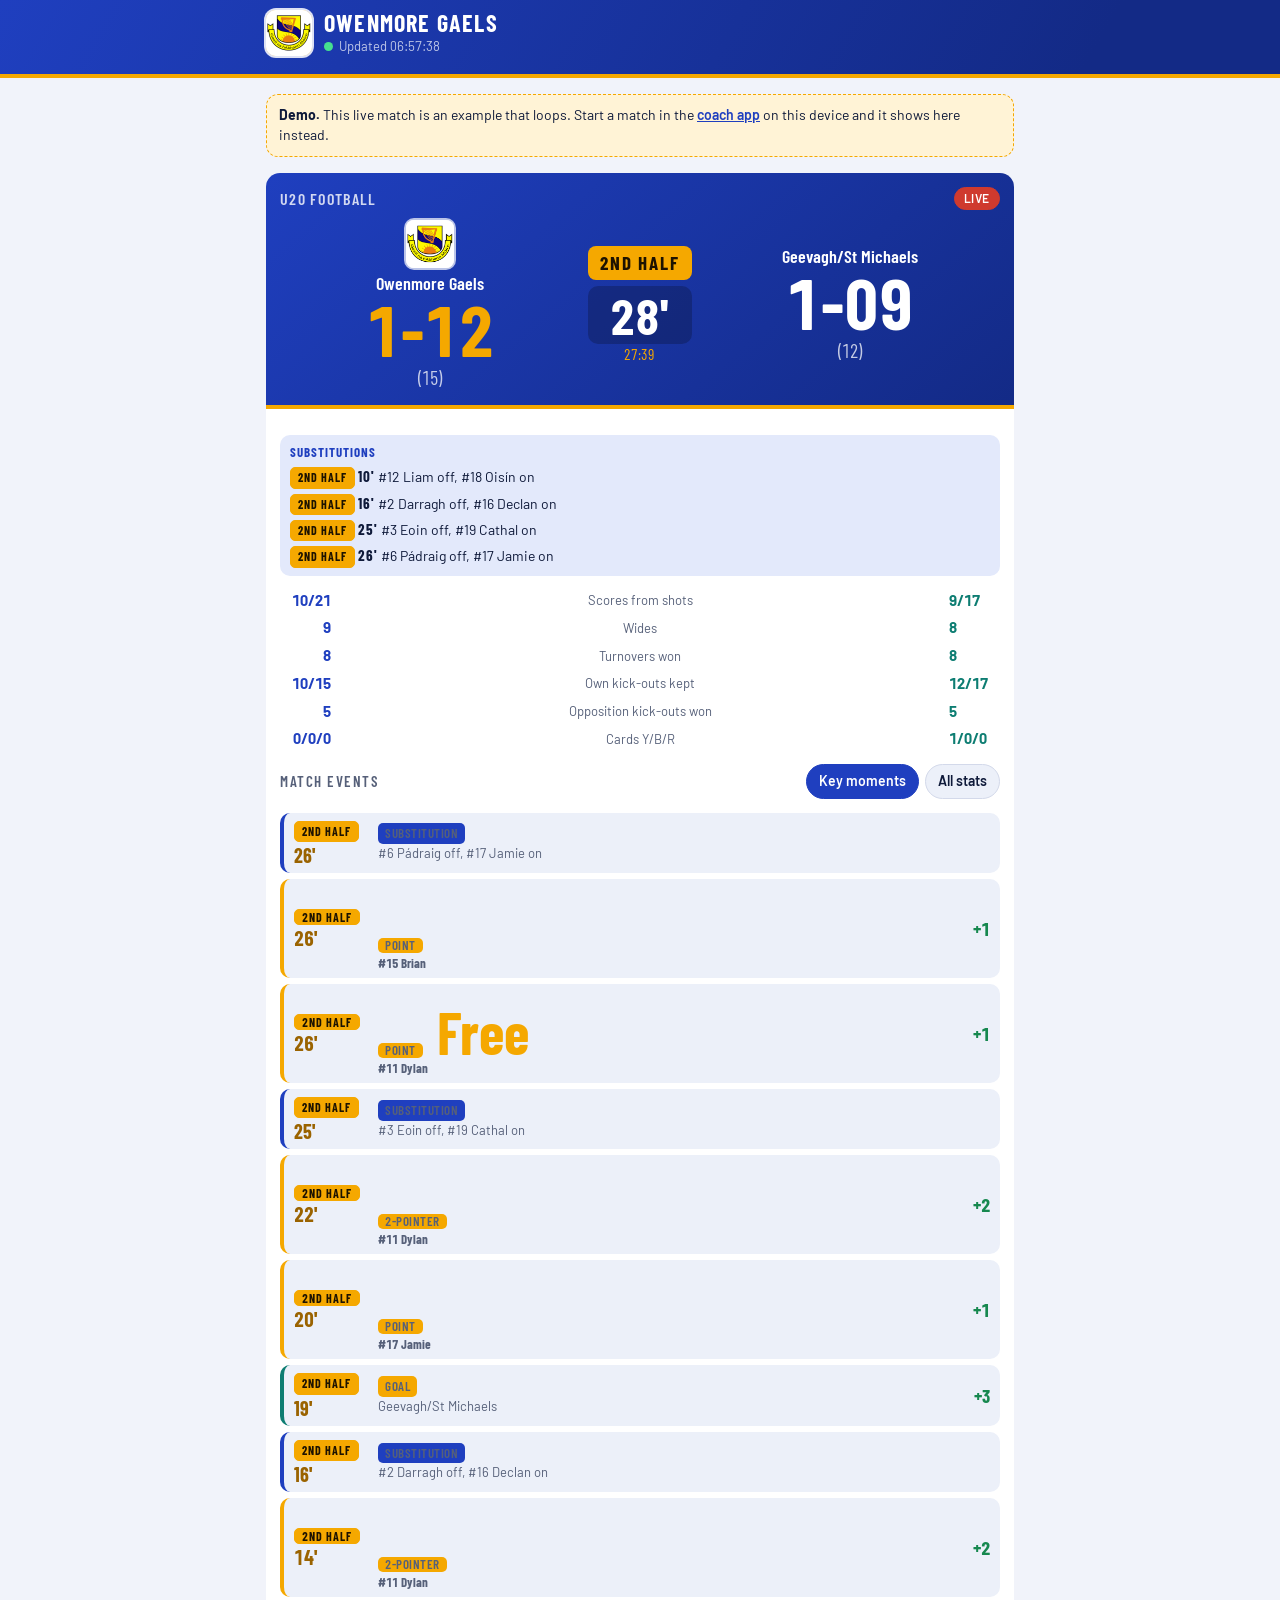
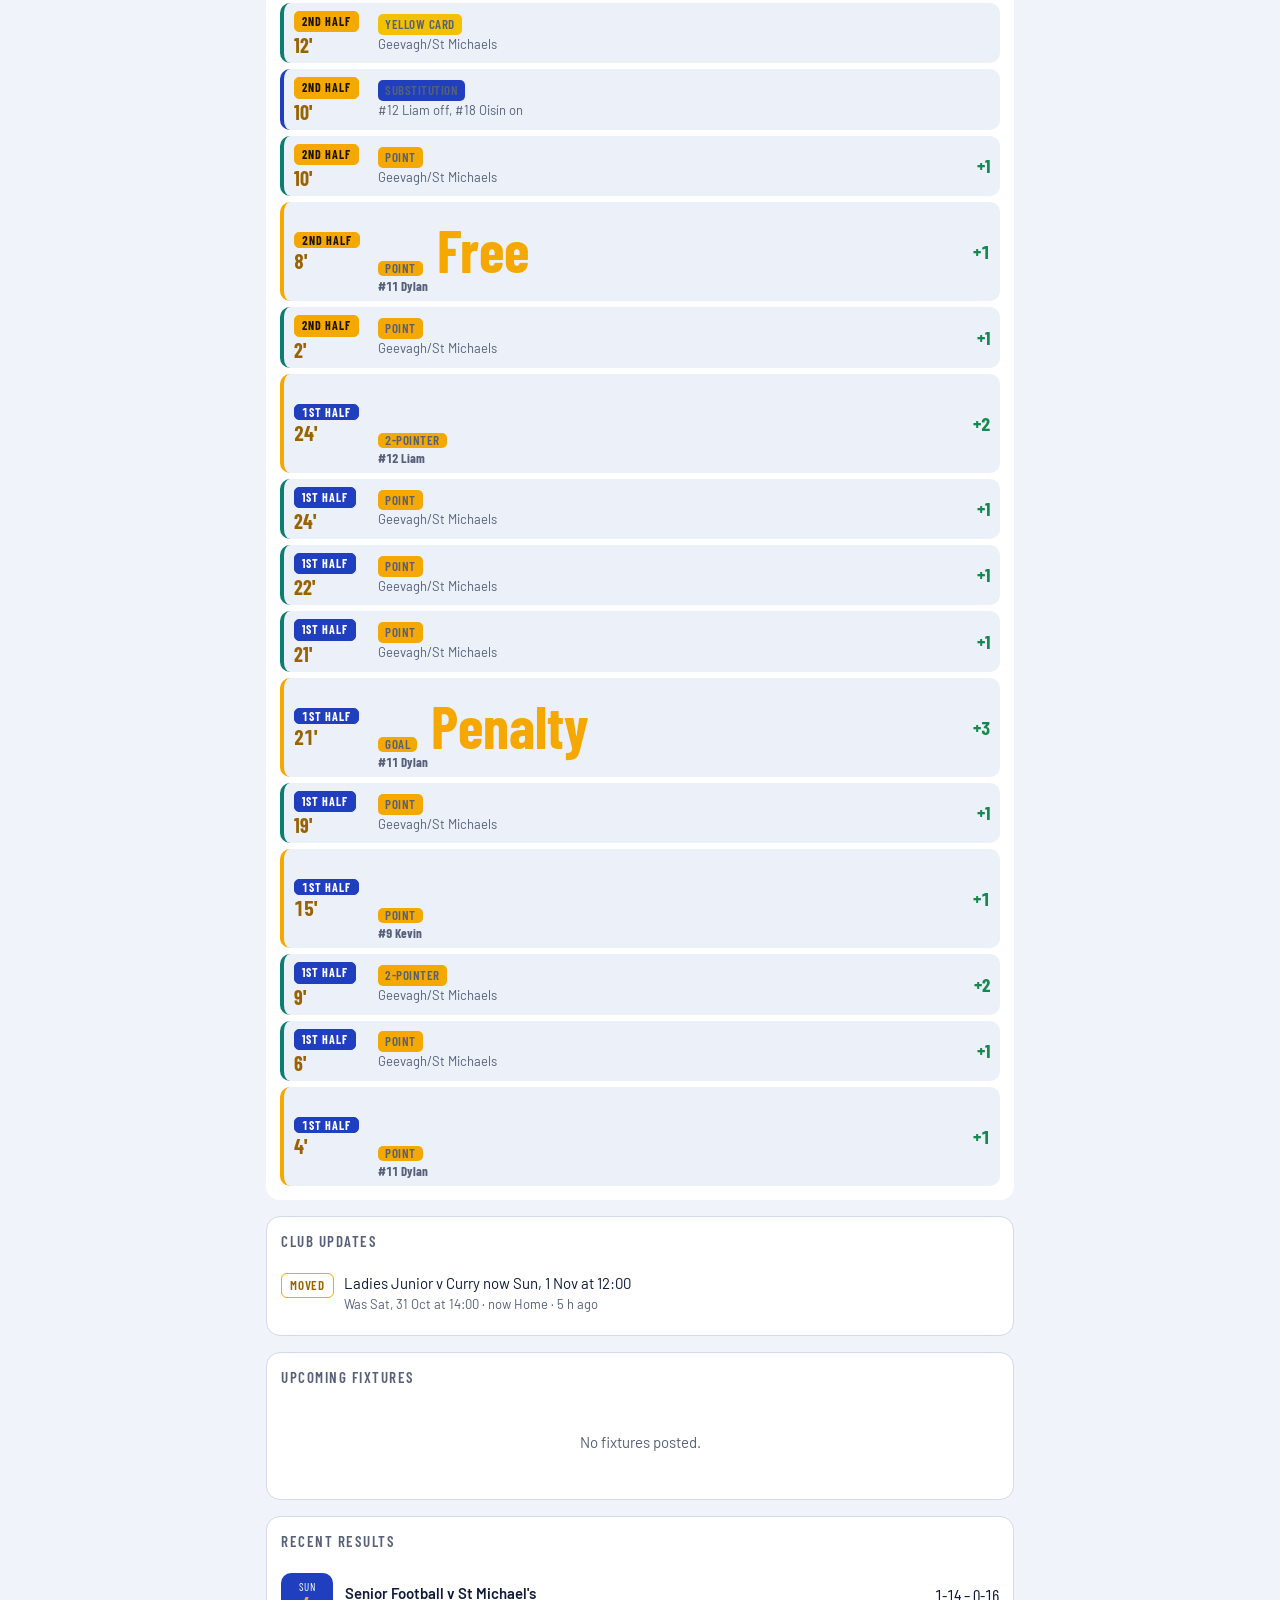
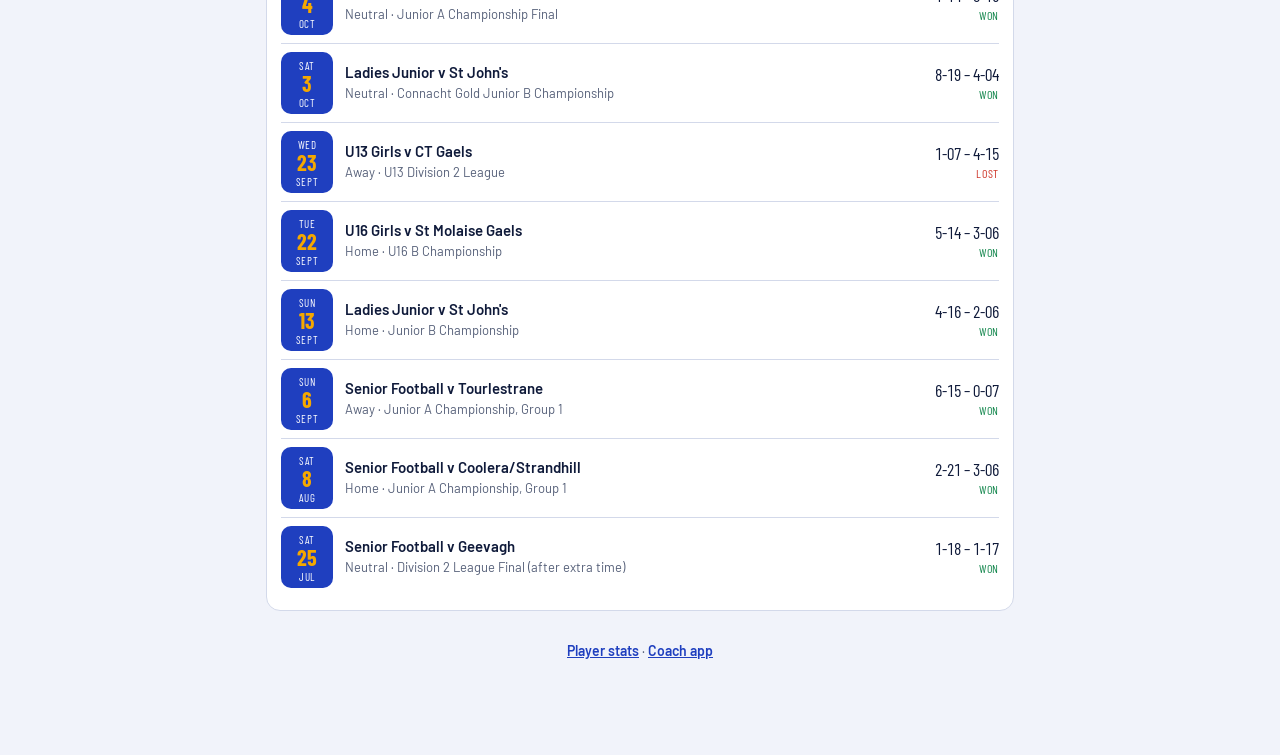
==== public/live.html @ dace6323 "Add files via upload" ====
<!doctype html><html lang="en"><head><meta charset="utf-8"><meta name="viewport" content="width=device-width,initial-scale=1,viewport-fit=cover"><meta name="theme-color" content="#132a86"><meta name="robots" content="noindex">
<link rel="icon" type="image/png" href="favicon.png"><link rel="apple-touch-icon" href="apple-touch-icon.png">
<title>Owenmore Gaels Live</title>
<meta name="claude:viewport-fit-sides" content="cover">
<link rel="preconnect" href="https://fonts.googleapis.com"><link rel="stylesheet" href="https://fonts.googleapis.com/css2?family=Barlow+Condensed:wght@500;600;700&family=Barlow:wght@400;500;600&display=swap">
<style>html{-webkit-text-size-adjust:100%}body{margin:0}[hidden]{display:none!important}img{max-width:100%}:root{padding-top:env(safe-area-inset-top,0px);padding-bottom:env(safe-area-inset-bottom,0px)}
/* Owenmore Gaels shared theme: royal blue band + amber accents. Layout: blue header band with badge, one working column of panels. */
:root{
  --bg:#f1f3fa; --surface:#ffffff; --surface2:#ecf0f9; --line:#d3d9ea; --fg:#0f1a3a; --muted:#566079;
  --royal:#1f3fbf; --royal-2:#132a86; --royal-text:#1f3fbf; --royal-soft:#e3e9fb;
  --amber:#f5a800; --amber-ink:#1d1300; --amber-text:#9a6300; --amber-soft:#fff3d6;
  --them:#0d7d72; --good:#16884f; --bad:#cf3a2e; --card-y:#f2c200; --card-r:#cf3a2e; --card-b:#15171d;
  --pitch:#e6ecfb; --pitch-line:#a8b6df; --on-band:#ffffff; --on-band-muted:rgba(255,255,255,.72);
  --display:"Barlow Condensed","Arial Narrow",system-ui,sans-serif;
  --body:"Barlow",system-ui,-apple-system,"Segoe UI",sans-serif;
  --r:14px;
}
@media (prefers-color-scheme: dark){:root:not([data-theme="light"]){
  --bg:#070c1d; --surface:#0f1730; --surface2:#16203f; --line:#26335d; --fg:#e8ecf8; --muted:#98a3c4;
  --royal:#2f52d6; --royal-2:#14246a; --royal-text:#7e9bff; --royal-soft:#18245a;
  --amber:#ffb81f; --amber-ink:#1d1300; --amber-text:#ffc449; --amber-soft:#2e2510;
  --them:#33c4b2; --good:#3fd08a; --bad:#ff6a5e; --card-y:#ffd23f; --card-r:#ff6a5e; --card-b:#d4dae9;
  --pitch:#0c1636; --pitch-line:#33478a; color-scheme:dark}}
:root[data-theme="dark"]{
  --bg:#070c1d; --surface:#0f1730; --surface2:#16203f; --line:#26335d; --fg:#e8ecf8; --muted:#98a3c4;
  --royal:#2f52d6; --royal-2:#14246a; --royal-text:#7e9bff; --royal-soft:#18245a;
  --amber:#ffb81f; --amber-ink:#1d1300; --amber-text:#ffc449; --amber-soft:#2e2510;
  --them:#33c4b2; --good:#3fd08a; --bad:#ff6a5e; --card-y:#ffd23f; --card-r:#ff6a5e; --card-b:#d4dae9;
  --pitch:#0c1636; --pitch-line:#33478a; color-scheme:dark}
*{box-sizing:border-box}
body{background:var(--bg);color:var(--fg);font-family:var(--body);font-size:15px;line-height:1.45}
body::before{content:"";position:fixed;inset:0 0 auto;height:env(safe-area-inset-top,0px);z-index:10;background:var(--royal-2)}
button,input,select,textarea{font:inherit;color:inherit}
button{cursor:pointer}
:focus-visible{outline:3px solid var(--amber);outline-offset:2px}
.num,.tab{font-variant-numeric:tabular-nums}

/* Header band */
.top{position:sticky;top:env(safe-area-inset-top,0px);z-index:9;background:linear-gradient(120deg,var(--royal) 0%,var(--royal-2) 85%);color:var(--on-band);border-bottom:4px solid var(--amber)}
.top-in{max-width:780px;margin:0 auto;padding-left:max(16px,env(safe-area-inset-left,0px));padding-right:max(16px,env(safe-area-inset-right,0px));padding-block:10px 0}
.brand{display:flex;align-items:center;gap:12px;padding-bottom:8px}
.badge{width:46px;height:46px;border-radius:10px;flex:none;background:var(--amber);color:var(--royal-2);display:flex;align-items:center;justify-content:center;font-family:var(--display);font-weight:700;font-size:18px;letter-spacing:.02em;overflow:hidden;box-shadow:0 0 0 2px rgba(255,255,255,.85)}
.badge img{width:100%;height:100%;object-fit:contain;background:#fff}
.brand .bt{min-width:0;flex:1}
.brand h1{font-family:var(--display);font-weight:700;font-size:24px;line-height:1;letter-spacing:.05em;text-transform:uppercase;margin:0;color:var(--on-band);white-space:nowrap;overflow:hidden;text-overflow:ellipsis}
.brand small{display:flex;align-items:center;gap:6px;color:var(--on-band-muted);font-size:13px;margin-top:2px}
.brand a{color:var(--on-band)}
nav{display:flex;gap:2px;overflow-x:auto}
nav button{flex:1;background:none;border:0;border-bottom:4px solid transparent;margin-bottom:-4px;padding:8px 6px 9px;font-family:var(--display);font-weight:600;font-size:17px;letter-spacing:.07em;text-transform:uppercase;color:var(--on-band-muted);white-space:nowrap}
nav button[aria-current="page"]{color:var(--on-band);border-bottom-color:var(--amber)}
.ldot{display:inline-block;width:9px;height:9px;border-radius:50%;background:var(--on-band-muted)}
.ldot[data-s=ok]{background:#46e08f}.ldot[data-s=err]{background:#ff6a5e}.ldot[data-s=wait]{background:var(--amber)}.ldot[data-s=off]{display:none}

/* Page column and panels */
main{max-width:780px;margin:0 auto;padding-left:max(16px,env(safe-area-inset-left,0px));padding-right:max(16px,env(safe-area-inset-right,0px));padding-block:16px 80px;display:flex;flex-direction:column;gap:16px}
h2{font-family:var(--display);font-weight:700;font-size:22px;letter-spacing:.04em;text-transform:uppercase;margin:0;text-wrap:balance}
h3{font-family:var(--display);font-weight:600;font-size:15px;letter-spacing:.1em;text-transform:uppercase;margin:0;color:var(--muted)}
.panel{background:var(--surface);border:1px solid var(--line);border-radius:var(--r);padding:14px;display:flex;flex-direction:column;gap:12px;min-width:0}
.panel>.ph{display:flex;justify-content:space-between;align-items:baseline;gap:8px;flex-wrap:wrap}
.row{display:flex;gap:8px;flex-wrap:wrap;align-items:center}
.muted{color:var(--muted)}
.legend{font-size:13px;color:var(--muted);margin:0}
.empty{text-align:center;padding:16px;color:var(--muted)}
.chip{display:inline-flex;align-items:center;gap:4px;font-size:12px;font-weight:600;letter-spacing:.05em;text-transform:uppercase;padding:2px 9px;border-radius:99px;border:1px solid var(--line);color:var(--muted);background:var(--surface2);white-space:nowrap}
.chip.w{color:var(--good);border-color:var(--good)} .chip.l{color:var(--bad);border-color:var(--bad)} .chip.d{color:var(--amber-text);border-color:var(--amber)}
.chip.live{color:var(--bad);border-color:var(--bad)}
.btn{border:1px solid var(--line);background:var(--surface2);border-radius:10px;padding:9px 14px;font-weight:600;color:var(--fg);text-decoration:none;display:inline-block}
.btn.pri{background:var(--royal);border-color:var(--royal);color:#fff}
.btn.amb{background:var(--amber);border-color:var(--amber);color:var(--amber-ink)}
.btn.warn{border-color:var(--bad);color:var(--bad);background:transparent}
.btn.sm{padding:5px 10px;font-size:13px}
.btn[disabled]{opacity:.45;cursor:default}
.armed{background:var(--bad)!important;color:#fff!important;border-color:var(--bad)!important}
input,select,textarea{background:var(--surface2);border:1px solid var(--line);border-radius:8px;padding:8px 10px;min-width:0;color:var(--fg)}
label.f{display:flex;flex-direction:column;gap:4px;font-size:12px;font-weight:600;letter-spacing:.05em;text-transform:uppercase;color:var(--muted);flex:1 1 140px;min-width:0}
label.f input,label.f select{font-size:15px;text-transform:none;letter-spacing:0;color:var(--fg);font-weight:400}
.seg{display:flex;flex-wrap:wrap;gap:6px}
.seg button{border:1.5px solid var(--line);background:var(--surface2);border-radius:99px;padding:6px 12px;font-weight:600;font-size:14px;color:var(--fg)}
.seg button[aria-pressed="true"]{background:var(--royal);border-color:var(--royal);color:#fff}

/* KPI tiles */
.kpis{display:grid;grid-template-columns:repeat(auto-fill,minmax(150px,1fr));gap:8px}
.kpi{background:var(--surface2);border-radius:12px;padding:10px 12px;display:flex;flex-direction:column;gap:2px;min-width:0}
.kpi b{font-family:var(--display);font-weight:700;font-size:28px;line-height:1.05;font-variant-numeric:tabular-nums}
.kpi span{font-size:12px;color:var(--muted)}
.kpi.hi{background:var(--royal);color:#fff}.kpi.hi span{color:rgba(255,255,255,.75)}
.kpi.am{background:var(--amber-soft)}.kpi.am b{color:var(--amber-text)}

/* Bars */
.bars{display:flex;flex-direction:column;gap:8px}
.bar{display:grid;grid-template-columns:minmax(80px,30%) 1fr auto;gap:10px;align-items:center;font-size:14px}
.bar .lab{min-width:0;overflow:hidden;text-overflow:ellipsis;white-space:nowrap}
.bar .trk{height:12px;border-radius:99px;background:var(--surface2);overflow:hidden;display:flex}
.bar .trk i{display:block;height:100%;background:var(--royal)}
.bar .trk i.a{background:var(--amber)} .bar .trk i.t{background:var(--them)} .bar .trk i.m{background:var(--line)}
.bar .v{font-variant-numeric:tabular-nums;font-weight:600;min-width:3.5em;text-align:right}
.split{display:flex;flex-direction:column;gap:4px}
.split .hd{display:flex;justify-content:space-between;font-size:13px;color:var(--muted)}
.split .hd b{color:var(--fg);font-variant-numeric:tabular-nums}
.split .trk{height:14px;border-radius:99px;overflow:hidden;display:flex;background:var(--surface2)}
.split .trk i{display:block;height:100%}
.split .trk i:first-child{background:var(--royal)} .split .trk i:last-child{background:var(--amber)}

/* Pitch */
.pitch{width:100%;max-width:100%;display:block;touch-action:manipulation}
.pitch .grass{fill:var(--pitch)}
.pitch .ln{stroke:var(--pitch-line);stroke-width:1.5;fill:none}
.pitch .arc{stroke:var(--amber);stroke-width:2;fill:none;stroke-dasharray:6 4}
.pitch .l45{stroke:var(--royal-text);stroke-width:3}
.pitch .post{stroke:var(--royal-text);stroke-width:4}
.pitch .lbl{fill:var(--muted);font-size:10px;font-family:var(--body)}
.pitch .dot-s{fill:var(--amber);stroke:var(--royal-2);stroke-width:1.5}
.pitch .dot-g{fill:var(--royal);stroke:var(--amber);stroke-width:2.5}
.pitch .dot-2{fill:var(--amber);stroke:var(--fg);stroke-width:2.5}
.pitch .dot-m{fill:var(--surface);stroke:var(--bad);stroke-width:2}
.pitch .mark{fill:var(--amber);stroke:var(--fg);stroke-width:2}
.pkey{display:flex;flex-wrap:wrap;gap:12px;font-size:12px;color:var(--muted)}
.pkey i{display:inline-block;width:11px;height:11px;border-radius:50%;vertical-align:-1px;margin-right:4px}
.pkey .s{background:var(--amber);border:1.5px solid var(--royal-2)} .pkey .g{background:var(--royal);border:2px solid var(--amber)} .pkey .two{background:var(--amber);border:2px solid var(--fg)} .pkey .m{background:var(--surface);border:2px solid var(--bad)}

/* Tables */
.tw{overflow-x:auto;border:1px solid var(--line);border-radius:10px}
table{border-collapse:collapse;width:100%;font-variant-numeric:tabular-nums;font-size:14px}
th,td{padding:7px 9px;text-align:right;white-space:nowrap;border-bottom:1px solid var(--line)}
th{font-size:11px;letter-spacing:.06em;text-transform:uppercase;color:var(--muted);background:var(--surface2)}
td:first-child,th:first-child{text-align:left;position:sticky;left:0;background:var(--surface)}
th:first-child{background:var(--surface2)}
tr:last-child td{border-bottom:0}
td .pc{color:var(--muted);font-size:12px;margin-left:4px}

/* Form strip */
.form{display:flex;gap:6px;flex-wrap:wrap}
.form span{width:30px;height:30px;border-radius:8px;display:flex;align-items:center;justify-content:center;font-family:var(--display);font-weight:700;font-size:17px;color:#fff}
.form .W{background:var(--good)} .form .L{background:var(--bad)} .form .D{background:var(--amber);color:var(--amber-ink)}
.grid2{display:grid;grid-template-columns:repeat(auto-fit,minmax(min(100%,320px),1fr));gap:16px;align-items:start}
.grid2>*{min-width:0}
/* Parents' page */
.top-in{padding-block:10px}
.banner{background:var(--amber-soft);border:1px dashed var(--amber);border-radius:12px;padding:10px 12px;font-size:14px}
.mcard{border:0;padding:0;overflow:hidden}
.mhead{background:linear-gradient(140deg,var(--royal),var(--royal-2));color:#fff;padding:14px;display:flex;flex-direction:column;gap:10px;border-bottom:4px solid var(--amber)}
.mhead .top2{display:flex;justify-content:space-between;align-items:center;gap:8px}
.mhead .sq{font-family:var(--display);font-weight:600;font-size:16px;letter-spacing:.08em;text-transform:uppercase;color:rgba(255,255,255,.8)}
.sb{display:grid;grid-template-columns:1fr auto 1fr;gap:8px;align-items:center;text-align:center}
.tn{font-family:var(--display);font-weight:600;font-size:18px;line-height:1.1;text-wrap:balance}
.sc{font-family:var(--display);font-weight:700;font-size:clamp(46px,13vw,70px);line-height:1;color:var(--amber);font-variant-numeric:tabular-nums}
.them .sc{color:#fff}
.tot{font-family:var(--display);font-size:19px;color:rgba(255,255,255,.75);font-variant-numeric:tabular-nums}
.halfpill{display:inline-block;font-family:var(--display);font-weight:700;font-size:19px;letter-spacing:.1em;text-transform:uppercase;padding:3px 12px;border-radius:8px;background:var(--amber);color:var(--amber-ink);margin-bottom:6px}
.halfpill.h1{background:#fff;color:var(--royal-2)} .halfpill.o{background:rgba(255,255,255,.18);color:#fff}
.clk{font-family:var(--display);font-weight:700;font-size:clamp(36px,10vw,50px);line-height:1;color:#fff;font-variant-numeric:tabular-nums;background:rgba(0,0,0,.22);border-radius:10px;padding:4px 10px}
.clk.paused{opacity:.6}
.added{font-family:var(--display);font-size:15px;color:var(--amber);min-height:18px;font-variant-numeric:tabular-nums}
.mbody{padding:14px;display:flex;flex-direction:column;gap:14px}
.cmp{display:grid;grid-template-columns:3.4em 1fr 3.4em;gap:6px 10px;font-variant-numeric:tabular-nums;align-items:center}
.cmp .l{text-align:right;font-weight:700;color:var(--royal-text)} .cmp .r{font-weight:700;color:var(--them)}
.cmp .m{text-align:center;font-size:13px;color:var(--muted)}
.subs{font-size:14px;background:var(--royal-soft);border-radius:10px;padding:8px 10px;display:flex;flex-direction:column;gap:4px}
.subs b{font-family:var(--display);letter-spacing:.08em;text-transform:uppercase;font-size:13px;color:var(--royal-text)}
.evs{display:flex;flex-direction:column;gap:6px}
.ev{display:grid;grid-template-columns:76px 1fr auto;gap:8px;align-items:center;padding:8px 10px;border-radius:10px;background:var(--surface2);border-left:4px solid var(--royal)}
.ev.them{border-left-color:var(--them)} .ev.sc{border-left-color:var(--amber)}
.ev .t{display:flex;flex-direction:column;gap:3px;align-items:flex-start}
.ev .t b{font-family:var(--display);font-size:20px;line-height:1;color:var(--amber-text)}
.ev .w{min-width:0} .ev .w span{display:block;color:var(--muted);font-size:13px}
.ev .p{font-family:var(--display);font-weight:700;font-size:19px;color:var(--good)}
.ht{display:inline-block;font-family:var(--display);font-weight:700;font-size:12px;letter-spacing:.08em;text-transform:uppercase;padding:1px 7px;border-radius:5px;background:var(--surface);color:var(--muted);border:1px solid var(--line)}
.ht.h1{background:var(--royal);border-color:var(--royal);color:#fff} .ht.h2{background:var(--amber);border-color:var(--amber);color:var(--amber-ink)}
.tag{font-family:var(--display);font-weight:600;letter-spacing:.04em;text-transform:uppercase;font-size:14px;padding:1px 7px;border-radius:5px;background:var(--line);color:var(--fg)}
.tag.goal,.tag.point,.tag.two{background:var(--amber);color:var(--amber-ink)}
.tag.yellow{background:var(--card-y);color:#1a1200}.tag.red{background:var(--card-r);color:#fff}.tag.black{background:var(--card-b);color:var(--surface)}.tag.sub{background:var(--royal);color:#fff}
.fx{display:grid;grid-template-columns:52px 1fr auto;gap:12px;align-items:center;padding:8px 0;border-top:1px solid var(--line)}
.fx:first-of-type{border-top:0}
.dt{text-align:center;font-family:var(--display);line-height:1;background:var(--royal);color:#fff;border-radius:10px;padding:5px 0}
.dt b{display:block;font-size:22px;color:var(--amber)} .dt span{font-size:11px;letter-spacing:.06em;text-transform:uppercase}
.fx .o{min-width:0} .fx .o b{font-weight:600} .fx .o span{display:block;font-size:13px;color:var(--muted)}
.fx.cx .o b{text-decoration:line-through;color:var(--muted)}
.res{font-family:var(--display);font-size:17px;text-align:right;font-variant-numeric:tabular-nums;white-space:nowrap}
.res i{display:block;font-style:normal;font-size:12px;letter-spacing:.06em;text-transform:uppercase}
.w-W{color:var(--good)} .w-L{color:var(--bad)} .w-D{color:var(--amber-text)}
.up{display:grid;grid-template-columns:auto 1fr;gap:10px;align-items:start;padding:8px 0;border-top:1px solid var(--line)}
.up:first-child{border-top:0}
.up .k{font-family:var(--display);font-weight:600;font-size:13px;letter-spacing:.06em;text-transform:uppercase;padding:2px 8px;border-radius:6px;border:1.5px solid var(--line);white-space:nowrap}
.k.cancelled{color:var(--bad);border-color:var(--bad)} .k.moved{color:var(--amber-text);border-color:var(--amber)} .k.new{color:var(--royal-text);border-color:var(--royal)} .k.result{color:var(--good);border-color:var(--good)}
.up .x{min-width:0} .up .x span{display:block;font-size:13px;color:var(--muted)}
.foot{text-align:center;color:var(--muted);font-size:14px}
.foot a{color:var(--royal-text);font-weight:600}
.upd{font-variant-numeric:tabular-nums}
.crest{width:22px;height:22px;border-radius:4px;object-fit:contain;background:#fff;vertical-align:-4px;margin-right:6px;box-shadow:0 0 0 1px var(--line)}
.crest.big{width:48px;height:48px;border-radius:8px;display:block;margin:0 auto 6px;box-shadow:0 0 0 2px rgba(255,255,255,.7)}
.banner a{color:var(--royal-text);font-weight:600}.brand small a{color:var(--on-band);font-weight:600}
</style>
</head><body>
<header class="top"><div class="top-in">
  <div class="brand"><div class="badge" id="badge" aria-hidden="true"><img src="badge.png" alt=""></div><div class="bt"><h1 id="club">Owenmore Gaels</h1><small><span id="dot" class="ldot" data-s="wait"></span><span id="upd" class="upd">Connecting…</span></small></div></div>
</div></header>
<main>
  <div id="demo" class="banner" hidden>Preview with example data. Live scores appear here once the app is running on your Netlify site.</div>
  <section id="live"></section>
  <section class="panel"><h3>Club updates</h3><div id="updates"></div></section>
  <section class="panel"><h3>Upcoming fixtures</h3><div id="upcoming"></div></section>
  <section class="panel"><h3>Recent results</h3><div id="results"></div></section>
  <p class="foot"><a href="me.html">Player stats</a> · <a href="index.html">Coach app</a></p>
</main>
<script>
const OWN_BADGE="[data-uri]";
// Club crests from the Sligo LGFA club list (https://sligolgfa.com/clublist/), hosted on Sportlomo.
// Crest images are hotlinked from the Sportlomo-hosted Sligo LGFA club list.
const BASE = "https://sportlomo-userupload.s3.amazonaws.com/clubLogos/";
const CRESTS = [
  { id: 90947, n: "Ballymote", f: "Ballymote.png" },
  { id: 81475, n: "CT Gaels", f: "CT Gesls Crest.jpg" },
  { id: 81473, n: "Calry/St Josephs", f: "Calry crest.jpg" },
  { id: 81474, n: "Coolera/Strandhill", f: "coolera crest.jpg" },
  { id: 81476, n: "Curry", f: "Curry crest.jpg" },
  { id: 81477, n: "Drumcliffe/Rosses Point", f: "drumcliffe crest.jpg", a: ["Drumcliffe/RP"] },
  { id: 81478, n: "Eastern Harps", f: "Eastern Harps Crest.png" },
  { id: 81479, n: "Eoghan Rua", f: "eoghan rua crest.jpg", a: ["Easkey", "Eoghan Rua Easkey"] },
  { id: 81480, n: "Geevagh", f: "Geevgh GAA Crest.jpg" },
  { id: 81481, n: "Owenmore Gaels", f: "owenmore gaels crest.jpg", a: ["Owenmore"] },
  { id: 81482, n: "Shamrock Gaels", f: "Shamrock Gaels Crest.png" },
  { id: 81483, n: "St Farnans", f: "farnans crest.jpg", a: ["St Farnans/St Patricks"] },
  { id: 81485, n: "St Johns", f: "Johns Crest.jpg" },
  { id: 81486, n: "St Marys", f: "Marys crest.jpg" },
  { id: 81487, n: "St Michaels", f: "michaels crest.jpg" },
  { id: 81488, n: "St Molaise Gaels", f: "st molaise crest.jpg" },
  { id: 81489, n: "St Nathys", f: "St Nathys Crest.jpg" },
  { id: 81490, n: "St Patricks", f: "St Patrick crest.jpg", a: ["St Patricks/St Farnans"] },
  { id: 81492, n: "Tourlestrane", f: "tourlestrane crest.jpg" },
];
const crestUrl = (c) => BASE + c.id + "/" + encodeURIComponent(c.f);

// Normalise a club name for matching: "St. Mary's" -> "st marys", "Calry/St. Joseph's" -> "calry/st josephs"
const norm = (s) => String(s || "").toLowerCase().replace(/[’'`.]/g, "").replace(/\b(gaa|gfc|lgfa|club|cumann)\b/g, "")
  .replace(/[^a-z0-9/ ]+/g, " ").replace(/\s*\/\s*/g, "/").replace(/\s+/g, " ").trim();

// Find the crest for a team name as written on fixtures (amalgamations use the first club).
function crestFor(name) {
  const n = norm(name); if (!n) return null;
  const names = (c) => [c.n, ...(c.a || [])].map(norm);
  for (const c of CRESTS) if (names(c).includes(n)) return c;
  const first = n.split("/")[0].trim();
  for (const c of CRESTS) if (names(c).includes(first)) return c;
  let best = null;
  for (const c of CRESTS) for (const cn of names(c).map((x) => x.split("/")[0].trim()))
    if (cn.length > 3 && (first.startsWith(cn) || cn.startsWith(first)) && (!best || cn.length > best.l)) best = { c, l: cn.length };
  return best ? best.c : null;
}
/* ===== Owenmore Gaels demo data =====
   Scorelines, dates, opponents and venues are real 2026 results (Ocean FM, Sligo LGFA, Sligo GAA).
   Players and the minute-by-minute events behind each scoreline are invented examples. */
const DEMO_KEY='owenmore-gaels-demo-v1', DEMO_VER=2;
const DEMO_SQUADS=[
  {id:'sen',name:'Senior Football',assoc:'gaa_f',grade:'Adult',half:30,arc:true,men:true},
  {id:'u20',name:'U20 Football',assoc:'gaa_f',grade:'U20',half:30,arc:true,men:true},
  {id:'lad',name:'Ladies Junior',assoc:'lgfa',grade:'Adult',half:30,arc:true},
  {id:'u16',name:'U16 Girls',assoc:'lgfa',grade:'U16',half:30,arc:true},
  {id:'u13',name:'U13 Girls',assoc:'lgfa',grade:'U13',half:25,arc:false}
];
// Real results
const DEMO_RESULTS=[
  {t:'sen',date:'2026-07-25',time:'19:30',opp:'Geevagh',venue:'Neutral',ground:'Bunninadden',comp:'Division 2 League Final (after extra time)',us:[1,18],them:[1,17]},
  {t:'sen',date:'2026-08-08',time:'18:00',opp:'Coolera/Strandhill',venue:'Home',ground:'Connolly Park',comp:'Junior A Championship, Group 1',us:[2,21],them:[3,6]},
  {t:'sen',date:'2026-09-06',time:'15:00',opp:'Tourlestrane',venue:'Away',ground:'',comp:'Junior A Championship, Group 1',us:[6,15],them:[0,7]},
  {t:'sen',date:'2026-10-04',time:'14:00',opp:"St Michael's",venue:'Neutral',ground:'Markievicz Park',comp:'Junior A Championship Final',us:[1,14],them:[0,16]},
  {t:'lad',date:'2026-09-13',time:'12:00',opp:"St John's",venue:'Home',ground:'',comp:'Junior B Championship',us:[4,16],them:[2,6]},
  {t:'lad',date:'2026-10-03',time:'14:00',opp:"St John's",venue:'Neutral',ground:'Eastern Harps',comp:'Connacht Gold Junior B Championship',us:[8,19],them:[4,4]},
  {t:'u16',date:'2026-09-22',time:'19:00',opp:'St Molaise Gaels',venue:'Home',ground:'',comp:'U16 B Championship',us:[5,14],them:[3,6]},
  {t:'u13',date:'2026-09-23',time:'19:00',opp:'CT Gaels',venue:'Away',ground:'CT Gaels',comp:'U13 Division 2 League',us:[1,7],them:[4,15]}
];
// Upcoming: the U20 game is real (Sligo GAA); the rest are examples to fill the calendar
const DEMO_UPCOMING=[
  {t:'u20',date:'2026-10-24',time:'16:00',opp:'Geevagh/St Michaels',venue:'Home',ground:'Connolly Park',comp:'U20 B Football Championship, Round 1',ref:'M. Duffy',source:'Sligo GAA'},
  {t:'u16',date:'2026-10-31',time:'11:00',opp:'Tourlestrane',venue:'Away',comp:'U16 League',example:true},
  {t:'lad',date:'2026-11-01',time:'12:00',opp:'Curry',venue:'Home',comp:'Ladies League',example:true,prev:{date:'2026-10-31',time:'14:00',venue:'Home'}},
  {t:'u13',date:'2026-11-07',time:'11:00',opp:'Shamrock Gaels',venue:'Home',comp:'U13 League',example:true},
  {t:'u20',date:'2026-11-14',time:'15:00',opp:'Eastern Harps',venue:'Away',comp:'U20 B Football Championship, Round 2',example:true}
];
const DM_MEN=['Ciarán','Darragh','Eoin','Seán','Conor','Pádraig','Niall','Shane','Kevin','Mark','Dylan','Liam','Rory','Aidan','Brian','Declan','Jamie','Oisín','Cathal','Tomás'];
const DM_WOMEN=['Aoife','Saoirse','Ciara','Niamh','Róisín','Éabha','Caoimhe','Orla','Sadhbh','Clodagh','Méabh','Aisling','Gráinne','Laoise','Muireann','Síofra','Ella','Kate','Emma','Leah'];
const DM_INI='BCDFGHKLMNOPRSTWBCDM';
function dmRng(seed){let s=seed>>>0;return()=>{s=(s*1664525+1013904223)>>>0;return s/4294967296}}
const dmPad=n=>String(n).padStart(2,'0');

function dmGenEvents(sq,res,R,players){
  const ev=[],half=sq.half,D=55;let n=0;
  const id=()=>'e'+(++n);
  const when=()=>({per:R()<.5?1:2,sec:Math.floor(R()*(half*60-20))});
  const pid=(w)=>{const pool=[];players.forEach(p=>{const k=p.num===1?(w==='keeper'?20:0):p.num<=7?(w==='att'?.6:2):p.num<=9?2:p.num<=15?(w==='att'?4:1.5):.4;for(let i=0;i<Math.round(k*5);i++)pool.push(p.id)});return pool[Math.floor(R()*pool.length)]};
  const at=(dMin,dMax)=>{for(;;){const d=dMin+R()*(dMax-dMin),a=(R()*2-1)*1.15,lx=40+d*Math.sin(a),ly=d*Math.cos(a);if(lx>2&&lx<78&&ly>1&&ly<D-1)return{lx:Math.round(lx*2)/2,ly:Math.round(ly*2)/2}}};
  const add=(o)=>ev.push(Object.assign({id:id()},when(),o));
  const freeTaker=players[10].id; // #11
  // our scores
  const [g,p]=res.us;let twos=sq.arc?Math.min(Math.floor(p/2),Math.floor(R()*4)):0;let ones=p-2*twos;
  for(let i=0;i<g;i++){const pen=R()<.12;add(Object.assign({side:'us',type:'goal',pid:pen?freeTaker:pid('att'),src:pen?'pen':'play'},pen?{lx:40,ly:11}:at(5,14)))}
  let t45=0;
  for(let i=0;i<twos;i++){const k=R();if(k<.2){t45++;add({side:'us',type:'two',pid:players[0].id,src:'45',lx:R()<.5?14:66,ly:45})}else add(Object.assign({side:'us',type:'two',pid:k<.45?freeTaker:pid('att'),src:k<.45?'free':'play'},at(41,47)))}
  for(let i=0;i<ones;i++){const k=R();const src=k<.3?'free':k<.38&&sq.code!=='hurling'?'mark':'play';add(Object.assign({side:'us',type:'point',pid:src==='free'?freeTaker:pid('att'),src},at(src==='free'?18:12,src==='free'?36:38)))}
  // misses
  const sc=g+p,wides=Math.round(sc*.45+R()*3);
  for(let i=0;i<wides;i++){const fr=R()<.25;add(Object.assign({side:'us',type:'wide',pid:fr?freeTaker:pid('att'),src:fr?'free':'play'},at(14,44)))}
  for(let i=0,k=1+Math.floor(R()*3);i<k;i++)add(Object.assign({side:'us',type:'short',pid:pid('att'),src:'play'},at(30,46)));
  for(let i=0,k=Math.floor(R()*3);i<k;i++)add(Object.assign({side:'us',type:'saved',pid:pid('att'),src:'play'},at(6,16)));
  const miss45=Math.floor(R()*3);for(let i=0;i<miss45;i++){t45++;add({side:'us',type:R()<.6?'wide':'short',pid:players[0].id,src:'45',lx:R()<.5?14:66,ly:45})}
  for(let i=0;i<t45+Math.floor(R()*2);i++)add({side:'us',type:'w45',pid:null});
  // possession, restarts, keeper, discipline
  const many=(type,lo,hi,w)=>{for(let i=0,k=lo+Math.floor(R()*(hi-lo+1));i<k;i++)add({side:'us',type,pid:w===null?null:pid(w)})};
  many('tow',7,14,'any');many('tol',5,11,'any');many('fwon',7,13,'att');many('fcon',5,11,'any');many('pass',14,28,'any');
  many('kow',9,16,null);many('kol',2,6,null);many('okw',3,8,null);many('okl',7,12,null);
  for(let i=0,k=1+Math.floor(R()*3);i<k;i++)add({side:'us',type:'save',pid:players[0].id});
  for(let i=0,k=Math.floor(R()*3);i<k;i++)add({side:'us',type:'yellow',pid:pid('any')});
  if(sq.code==='football'&&R()<.3)add({side:'us',type:'black',pid:pid('any')});
  const offs=players.slice(1,15).sort(()=>R()-.5),ons=players.slice(15).sort(()=>R()-.5);
  for(let i=0,k=3+Math.floor(R()*3);i<k&&i<ons.length;i++)ev.push({id:id(),per:2,sec:Math.floor(300+R()*(half*60-400)),side:'us',type:'sub',pid:offs[i].id,onId:ons[i].id});
  // opposition
  const [og,op]=res.them;const otwo=sq.arc?Math.min(Math.floor(op/2),Math.floor(R()*3)):0;
  for(let i=0;i<og;i++)add({side:'them',type:'goal'});
  for(let i=0;i<otwo;i++)add({side:'them',type:'two'});
  for(let i=0;i<op-2*otwo;i++)add({side:'them',type:'point'});
  for(let i=0,k=Math.round((og+op)*.5+R()*3);i<k;i++)add({side:'them',type:'wide'});
  for(let i=0,k=Math.floor(R()*3);i<k;i++)add({side:'them',type:'yellow'});
  ev.sort((a,b)=>(a.per-b.per)||(a.sec-b.sec));
  return ev;
}
function dmScore(m,side){let g=0,p=0;for(const e of m.events){if(e.side!==side)continue;if(e.type==='goal')g++;else if(e.type==='point')p++;else if(e.type==='two')p+=2}return{g,p,t:g*3+p}}
function buildDemo(){
  const code={gaa_f:'football',gaa_h:'hurling',lgfa:'ladies',camogie:'hurling'};
  const teams=DEMO_SQUADS.map((s,si)=>{const names=s.men?DM_MEN:DM_WOMEN;const R=dmRng(1000+si*77);const codes='ABCDEFGHJKLMNPQRSTUVWXYZ23456789';
    return{id:s.id,name:s.name,assoc:s.assoc,grade:s.grade,half:s.half,code:code[s.assoc],arc:s.arc,names:'first',
      players:names.map((nm,i)=>({id:s.id+'-p'+(i+1),num:i+1,name:nm+' '+DM_INI[(i+si*3)%DM_INI.length]+'.',code:Array.from({length:6},()=>codes[Math.floor(R()*codes.length)]).join('')}))}});
  const fixtures=[],matches=[];
  DEMO_RESULTS.forEach((r,i)=>{const sq=Object.assign({},DEMO_SQUADS.find(s=>s.id===r.t),{code:code[DEMO_SQUADS.find(s=>s.id===r.t).assoc]});const t=teams.find(x=>x.id===r.t);
    const fx={id:'fx-r'+i,teamId:t.id,date:r.date,time:r.time,opp:r.opp,venue:r.venue,ground:r.ground||'',comp:r.comp,status:'played',createdAt:Date.parse(r.date)};
    const m={id:'m-r'+i,fixtureId:fx.id,teamId:t.id,opp:r.opp,date:r.date,half:sq.half,code:sq.code,arc:sq.arc,events:dmGenEvents(sq,{us:r.us,them:r.them},dmRng(5000+i*131),t.players),clock:{period:'FT',running:false,acc:0,since:0,alerted:{1:true,2:true}}};
    fx.matchId=m.id;fx.result={us:dmScore(m,'us'),them:dmScore(m,'them')};fixtures.push(fx);matches.push(m)});
  DEMO_UPCOMING.forEach((u,i)=>fixtures.push(Object.assign({id:'fx-u'+i,teamId:u.t,status:'upcoming',createdAt:Date.now()-86400e3*3},u,u.prev?{changedAt:Date.now()-5*3600e3}:{})));
  fixtures.forEach(f=>delete f.t);
  return{v:3,demoVer:DEMO_VER,mode:'demo',role:'manager',club:'Owenmore Gaels',logo:null,logoVer:null,imports:null,deletedFx:[],teams,fixtures,matches,active:null,tab:'stats',sig:{club:null,t:{},m:{}}};
}
function loadDemo(){try{const s=JSON.parse(localStorage.getItem(DEMO_KEY)||'null');if(s&&s.v===3&&s.demoVer===DEMO_VER)return s}catch(e){}return buildDemo()}
function saveDemo(S){try{localStorage.setItem(DEMO_KEY,JSON.stringify(S))}catch(e){}}

/* ----- what the parents' page and player page see (same rules as the full version's server) ----- */
const DM_LABEL={goal:'Goal',point:'Point',two:'2-pointer',wide:'Wide',short:'Dropped short',saved:'Saved / blocked',penmiss:'Penalty missed',pass:'Pass',tow:'Turnover won',tol:'Turnover lost',fwon:'Free won',fcon:'Free conceded',kow:'Own kick-out won',kol:'Own kick-out lost',okw:'Opp kick-out won',okl:'Opp kick-out lost',w45:'45 won',save:'Save',pensave:'Penalty saved',yellow:'Yellow card',black:'Black card',red:'Red card',sub:'Substitution'};
const DM_PTS={goal:3,point:1,two:2},DM_SHOTS=['goal','point','two','wide','short','saved','penmiss'],DM_SRC={free:'Free','45':'45',pen:'Penalty',mark:'Mark'};
const dmLabel=(t,code)=>{const l=DM_LABEL[t]||t;return code==='hurling'?l.replace('45 won','65 won').replace('kick-out','puck-out'):l};
const dmOutside=(e,m)=>m.code!=='hurling'&&m.arc&&typeof e.lx==='number'&&Math.hypot(e.lx-40,e.ly)>=40;
function dmBlank(){const r={scoreG:0,scoreP:0,pts:0,fromFree:0,from45:0,fromPen:0,subOn:0,subOff:0,t45:0,s45:0,twoAtt:0};for(const k in DM_LABEL)r[k]=0;return r}
function dmTally(r,e,m){if(e.type in r)r[e.type]++;
  if(DM_SHOTS.includes(e.type)){if(e.src==='45'){r.t45++;if(DM_PTS[e.type])r.s45++}if(e.type==='two'||dmOutside(e,m))r.twoAtt++}
  if(DM_PTS[e.type]){r.pts+=DM_PTS[e.type];if(e.type==='goal')r.scoreG++;else r.scoreP+=DM_PTS[e.type];if(e.src==='free')r.fromFree++;if(e.src==='45')r.from45++;if(e.src==='pen')r.fromPen++}}
function dmSummary(m,side){const r=dmBlank();for(const e of m.events)if(e.side===side)dmTally(r,e,m);
  return{scores:r.goal+r.point+r.two,shots:DM_SHOTS.reduce((a,t)=>a+r[t],0),wide:r.wide,tow:r.tow,tol:r.tol,kow:r.kow,kol:r.kol,okw:r.okw,okl:r.okl,fwon:r.fwon,fcon:r.fcon,y:r.yellow,b:r.black,r:r.red,pass:r.pass,save:r.save+r.pensave}}
function dmName(t,id){const p=t&&t.players.find(x=>x.id===id);if(!p)return '';return t.names==='full'?`#${p.num} ${p.name}`:t.names==='first'?`#${p.num} ${String(p.name).split(' ')[0]}`:`#${p.num}`}
function dmPublicMatch(m,t,club,now){
  const c=m.clock||{period:0},el=c.period==='HT'||c.period==='FT'?0:c.acc+(c.running?(now-c.since)/1000:0);
  return{id:m.id,club,squad:t?t.name:'',code:m.code,arc:!!m.arc,opp:m.opp,date:m.date,half:m.half,savedAt:now,clock:{period:c.period,running:!!c.running,elapsed:el},
    score:{us:dmScore(m,'us'),them:dmScore(m,'them')},stats:{us:dmSummary(m,'us'),them:dmSummary(m,'them')},
    events:m.events.map(e=>({per:e.per,sec:e.sec,side:e.side,type:e.type,label:dmLabel(e.type,m.code),pts:DM_PTS[e.type]||0,src:e.src&&e.src!=='play'?(e.src==='45'&&m.code==='hurling'?'65':DM_SRC[e.src]):null,
      who:e.side==='them'?'':e.type==='sub'?`${dmName(t,e.pid)||'?'} off, ${dmName(t,e.onId)||'?'} on`:dmName(t,e.pid)}))}}
// An example live match for the parents' page when nothing is being scored on this device
function dmExampleLive(S,now){
  const t=S.teams.find(x=>x.id==='u20')||S.teams[0];const sq={half:30,code:'football',arc:true};
  const all=dmGenEvents(sq,{us:[1,12],them:[1,9]},dmRng(4242),t.players);
  const start=Math.floor(now/1000)%1800; // loops through a 2nd half every 30 min
  const ev=all.filter(e=>e.per===1||e.sec<=start);
  return{id:'example-live',teamId:t.id,opp:'Geevagh/St Michaels',date:new Date(now).toISOString().slice(0,10),half:30,code:'football',arc:true,events:ev,example:true,
    clock:{period:2,running:true,acc:start,since:now}};
}
function demoPublic(S,now=Date.now()){
  const club=S.club||'Owenmore Gaels',byId=Object.fromEntries(S.teams.map(t=>[t.id,t]));
  let live=S.matches.filter(m=>{const c=m.clock||{};const f=S.fixtures.find(x=>x.id===m.fixtureId);return c.period!=='FT'&&c.period!==0||(f&&f.status==='live')});
  let example=false;if(!live.length){live=[dmExampleLive(S,now)];example=true}
  const fixtures=S.fixtures.map(f=>({id:f.id,squad:(byId[f.teamId]||{}).name||'',opp:f.opp,date:f.date,time:f.time||'',venue:f.venue||'',comp:f.comp||'',status:f.status,result:f.result||null,prev:f.prev||null,changedAt:f.changedAt||null,createdAt:f.createdAt||null,example:!!f.example}));
  const updates=[];
  for(const f of fixtures){
    if(f.status==='cancelled'&&f.changedAt)updates.push({at:f.changedAt,kind:'cancelled',f});
    else if(f.prev&&f.changedAt)updates.push({at:f.changedAt,kind:'moved',f});
    if(f.status==='played'&&f.result&&now-Date.parse(f.date+'T18:00:00Z')<21*86400e3)updates.push({at:Date.parse(f.date+'T18:00:00Z'),kind:'result',f});
  }
  updates.sort((a,b)=>b.at-a.at);
  return{now,club,example,matches:live.map(m=>dmPublicMatch(m,byId[m.teamId],club,now)),fixtures,updates:updates.slice(0,12)};
}
function demoPlayer(S,code){
  code=String(code||'').toUpperCase().replace(/[^A-Z0-9]/g,'');
  let team,player;for(const t of S.teams){const p=t.players.find(x=>x.code===code);if(p){team=t;player=p;break}}
  if(!player)return null;
  const total=dmBlank(),games=[],shots=[];
  for(const m of S.matches.filter(x=>x.teamId===team.id).sort((a,b)=>String(b.date).localeCompare(String(a.date)))){
    const line=dmBlank();let inv=false;
    for(const e of m.events){if(e.side!=='us')continue;
      if(e.type==='sub'){if(e.pid===player.id){line.subOff++;inv=true}if(e.onId===player.id){line.subOn++;inv=true}continue}
      if(e.pid===player.id){dmTally(line,e,m);inv=true;if(DM_SHOTS.includes(e.type)&&typeof e.lx==='number')shots.push({type:e.type,src:e.src||'play',lx:e.lx,ly:e.ly})}}
    if(!inv)continue;for(const k in line)total[k]+=line[k];
    const fx=S.fixtures.find(f=>f.id===m.fixtureId);
    games.push({date:m.date,opp:m.opp,comp:fx?fx.comp:'',result:{us:dmScore(m,'us'),them:dmScore(m,'them')},final:(m.clock||{}).period==='FT',line});
  }
  return{club:S.club,squad:team.name,code:team.code,arc:!!team.arc,player:{num:player.num,name:player.name},games:games.length,total,matches:games,shots};
}
// Hotlinked crest from the Sligo LGFA club list (works on the live site; previews may block outside images)
function crestTag(name,cls,own){const c=crestFor(name);if(!c)return '';const src=c.id===81481&&own!==false?OWN_BADGE:crestUrl(c);return `<img class="crest ${cls||''}" src="${src}" alt="" loading="lazy" onerror="this.remove()">`}
const esc=s=>String(s??'').replace(/[&<>"']/g,c=>({'&':'&amp;','<':'&lt;','>':'&gt;','"':'&quot;',"'":'&#39;'}[c]));
const pad=n=>String(n).padStart(2,'0');
const mmss=s=>{s=Math.max(0,Math.floor(s));return pad(Math.floor(s/60))+':'+pad(s%60)};
const fmtS=s=>s.g+'-'+pad(s.p);
const minOf=(sec,half)=>{const m=Math.floor(sec/60)+1;return half&&m>half?half+'+'+(m-half)+"'":m+"'"};
const halfTag=p=>p===1?'<span class="ht h1">1st half</span>':p===2?'<span class="ht h2">2nd half</span>':`<span class="ht">${p==='HT'?'Half time':p==='FT'?'Full time':'Pre-match'}</span>`;
const perLabel=p=>p===0?'Starting soon':p===1?'1st half':p==='HT'?'Half time':p===2?'2nd half':'Full time';
const KEY_TYPES=new Set(['goal','point','two','penmiss','yellow','black','red','sub','pensave']);
const initials=n=>String(n||'').split(/\s+/).filter(w=>/^[A-Za-zÀ-ž]/.test(w)).slice(0,2).map(w=>w[0].toUpperCase()).join('')||'GAA';
let data=null,offset=0,mode={},demo=false;
const crestImg=(name,cls)=>crestTag(name,cls);

function clockOf(m){const c=m.clock;if(!c.running)return c.elapsed;return c.elapsed+(Date.now()+offset-m.savedAt)/1000}
function clockHTML(m){const c=m.clock;if(c.period==='HT')return 'HT';if(c.period==='FT')return 'FT';if(c.period===0)return '–';const e=clockOf(m);return minOf(e,m.half)}

function matchCard(m){
  const c=m.clock,F=m.code!=='hurling',ko=F?'kick-outs':'puck-outs';const show=mode[m.id]||'key';
  const evs=[...m.events].reverse().filter(e=>show==='all'||KEY_TYPES.has(e.type));
  const u=m.stats.us,t=m.stats.them;const subs=m.events.filter(e=>e.type==='sub');
  const row=(a,label,b)=>`<div class="l">${a}</div><div class="m">${label}</div><div class="r">${b}</div>`;
  const black=m.code==='football';
  return `<article class="panel mcard" data-id="${esc(m.id)}">
    <div class="mhead">
      <div class="top2"><span class="sq">${esc(m.squad)}</span>${c.period==='FT'?'<span class="chip" style="background:rgba(255,255,255,.15);color:#fff;border-color:rgba(255,255,255,.4)">Full time</span>':c.period===0?'':'<span class="chip" style="background:var(--bad);color:#fff;border-color:var(--bad)">Live</span>'}</div>
      <div class="sb">
        <div class="us">${crestImg(m.club,'big')}<div class="tn">${esc(m.club)}</div><div class="sc">${fmtS(m.score.us)}</div><div class="tot">(${m.score.us.t})</div></div>
        <div><div class="halfpill ${c.period===1?'h1':c.period===2?'':'o'}">${perLabel(c.period)}</div><div class="clk${c.running?'':' paused'}" data-clk="${esc(m.id)}">${clockHTML(m)}</div><div class="added" data-add="${esc(m.id)}"></div></div>
        <div class="them">${crestImg(m.opp,'big')}<div class="tn">${esc(m.opp)}</div><div class="sc">${fmtS(m.score.them)}</div><div class="tot">(${m.score.them.t})</div></div>
      </div>
    </div>
    <div class="mbody">
      ${subs.length?`<div class="subs"><b>Substitutions</b>${subs.map(e=>`<div>${halfTag(e.per)} <b style="font-size:15px;color:var(--fg)">${minOf(e.sec,m.half)}</b> ${esc(e.who)}</div>`).join('')}</div>`:''}
      <div class="cmp">
        ${row(u.scores+'/'+u.shots,'Scores from shots',t.scores+'/'+t.shots)}
        ${row(u.wide,'Wides',t.wide)}
        ${row(u.tow,'Turnovers won',u.tol)}
        ${row(u.kow+'/'+(u.kow+u.kol),'Own '+ko+' kept',(u.okl||0)+'/'+((u.okw||0)+(u.okl||0)))}
        ${row(u.okw||0,'Opposition '+ko+' won',u.kol)}
        ${row(u.y+(black?'/'+u.b:'')+'/'+u.r,'Cards Y/'+(black?'B/':'')+'R',t.y+(black?'/'+t.b:'')+'/'+t.r)}
      </div>
      <div class="ph" style="display:flex;justify-content:space-between;align-items:center;gap:8px;flex-wrap:wrap"><h3>Match events</h3><div class="seg"><button data-mode="key" data-mid="${esc(m.id)}" aria-pressed="${show==='key'}">Key moments</button><button data-mode="all" data-mid="${esc(m.id)}" aria-pressed="${show==='all'}">All stats</button></div></div>
      <div class="evs">${evs.length?evs.map(e=>`<div class="ev ${e.side}${e.pts&&e.side==='us'?' sc':''}"><div class="t">${halfTag(e.per)}<b>${e.per===1||e.per===2?minOf(e.sec,m.half):''}</b></div>
        <div class="w"><span class="tag ${esc(e.type)}" style="display:inline-block">${esc(e.label)}</span>${e.src?' <small>'+esc(e.src)+'</small>':''}<span>${esc(e.side==='them'?m.opp:(e.who||m.club))}</span></div>
        <div class="p">${e.pts?'+'+e.pts:''}</div></div>`).join(''):'<p class="empty">Nothing yet.</p>'}</div>
    </div>
  </article>`;
}

function fixtureRow(f){
  const d=new Date(f.date+'T12:00');let right='';
  if(f.status==='played'&&f.result){const u=f.result.us,t=f.result.them;const k=u.t>t.t?'W':u.t<t.t?'L':'D';right=`<div class="res">${fmtS(u)} – ${fmtS(t)}<i class="w-${k}">${k==='W'?'Won':k==='L'?'Lost':'Draw'}</i></div>`}
  else if(f.status==='live')right='<span class="chip live">Live</span>';
  else if(f.status==='cancelled')right='<span class="chip l">Cancelled</span>';
  else right=f.time?`<div class="res">${esc(f.time)}</div>`:'';
  const moved=f.prev&&f.status!=='cancelled'?' · moved from '+new Date(f.prev.date+'T12:00').toLocaleDateString('en-IE',{day:'numeric',month:'short'})+(f.prev.time&&f.prev.time!==f.time?' '+f.prev.time:''):'';
  return `<div class="fx${f.status==='cancelled'?' cx':''}"><div class="dt"><span>${d.toLocaleDateString('en-IE',{weekday:'short'})}</span><b>${d.getDate()}</b><span>${d.toLocaleDateString('en-IE',{month:'short'})}</span></div>
    <div class="o"><b>${crestImg(f.opp)}${esc(f.squad)} v ${esc(f.opp)}</b><span>${[f.venue,f.comp].filter(Boolean).map(esc).join(' · ')}${esc(moved)}</span></div>${right}</div>`;
}

function draw(){
  if(!data)return;
  const club=data.club||'Owenmore Gaels';
  document.getElementById('club').textContent=club;document.title=club+' Live';
  document.getElementById('badge').innerHTML=`<img src="${OWN_BADGE}" alt="">`;
  const ms=data.matches||[];
  document.getElementById('live').innerHTML=ms.length?`<div style="display:flex;flex-direction:column;gap:16px">${ms.map(matchCard).join('')}</div>`
    :'<div class="panel"><p class="empty">No match on right now. Check the fixtures below.</p></div>';
  const today=new Date().toISOString().slice(0,10);const fx=data.fixtures||[];
  const up=fx.filter(f=>(f.status==='upcoming'||f.status==='live'||f.status==='cancelled')&&f.date>=today).sort((a,b)=>(a.date+a.time).localeCompare(b.date+b.time)).slice(0,8);
  const res=fx.filter(f=>f.status==='played').sort((a,b)=>b.date.localeCompare(a.date)).slice(0,8);
  const fd=f=>new Date(f.date+'T12:00').toLocaleDateString('en-IE',{weekday:'short',day:'numeric',month:'short'});
  const ago=t=>{const m=Math.round((Date.now()+offset-t)/60000);return m<60?Math.max(1,m)+' min ago':m<1440?Math.round(m/60)+' h ago':Math.round(m/1440)+' d ago'};
  const ups=data.updates||[];
  document.getElementById('updates').innerHTML=ups.length?ups.map(u=>{const f=u.f;let txt,sub;
    if(u.kind==='cancelled'){txt=`${f.squad} v ${f.opp} is off`;sub='Was '+fd(f)+(f.time?' at '+f.time:'')}
    else if(u.kind==='moved'){txt=`${f.squad} v ${f.opp} now ${fd(f)}${f.time?' at '+f.time:''}`;sub='Was '+new Date(f.prev.date+'T12:00').toLocaleDateString('en-IE',{weekday:'short',day:'numeric',month:'short'})+(f.prev.time?' at '+f.prev.time:'')+(f.prev.venue&&f.prev.venue!==f.venue?', '+f.prev.venue:'')+(f.venue?' · now '+f.venue:'')}
    else if(u.kind==='new'){txt=`New fixture: ${f.squad} v ${f.opp}`;sub=fd(f)+(f.time?' at '+f.time:'')+(f.venue?' · '+f.venue:'')}
    else{const a=f.result.us,b=f.result.them;txt=`${f.squad} ${a.t>b.t?'beat':a.t<b.t?'lost to':'drew with'} ${f.opp}`;sub=`${fmtS(a)} (${a.t}) – ${fmtS(b)} (${b.t}) · ${fd(f)}`}
    return `<div class="up"><span class="k ${u.kind}">${{cancelled:'Off',moved:'Moved',new:'New',result:'Result'}[u.kind]}</span><div class="x">${esc(txt)}<span>${esc(sub)}${u.kind!=='result'?' · '+ago(u.at):''}</span></div></div>`}).join(''):'<p class="empty">No changes in the last two weeks.</p>';
  document.getElementById('upcoming').innerHTML=up.length?up.map(fixtureRow).join(''):'<p class="empty">No fixtures posted.</p>';
  document.getElementById('results').innerHTML=res.length?res.map(fixtureRow).join(''):'<p class="empty">No results yet.</p>';
  tick();
}
function tick(){
  if(!data)return;
  for(const m of data.matches||[]){
    const c=m.clock;if(c.period!==1&&c.period!==2)continue;
    const el=document.querySelector(`[data-clk="${CSS.escape(m.id)}"]`);if(!el)continue;
    const e=clockOf(m);el.textContent=minOf(e,m.half);
    const a=document.querySelector(`[data-add="${CSS.escape(m.id)}"]`);if(a)a.textContent=e>m.half*60?'Added time +'+mmss(e-m.half*60):mmss(e);
  }
}
setInterval(tick,500);

function poll(){
  data=demoPublic(loadDemo());offset=0;
  const b=document.getElementById('demo');b.hidden=false;
  b.innerHTML=data.example?'<b>Demo.</b> This live match is an example that loops. Start a match in the <a href="index.html">coach app</a> on this device and it shows here instead.':'<b>Demo.</b> Showing the match being scored in the <a href="index.html">coach app</a> on this device.';
  document.getElementById('dot').dataset.s='ok';
  document.getElementById('upd').textContent='Updated '+new Date().toLocaleTimeString('en-IE');
  draw();
}
function schedule(){setInterval(()=>{if(document.visibilityState==='visible')poll()},3000)}
window.addEventListener('storage',e=>{if(e.key===DEMO_KEY)poll()});
document.addEventListener('visibilitychange',()=>{if(document.visibilityState==='visible')poll()});
document.addEventListener('click',e=>{const b=e.target.closest('[data-mode]');if(!b)return;mode[b.dataset.mid]=b.dataset.mode;draw()});
poll();schedule();
</script>
</body></html>
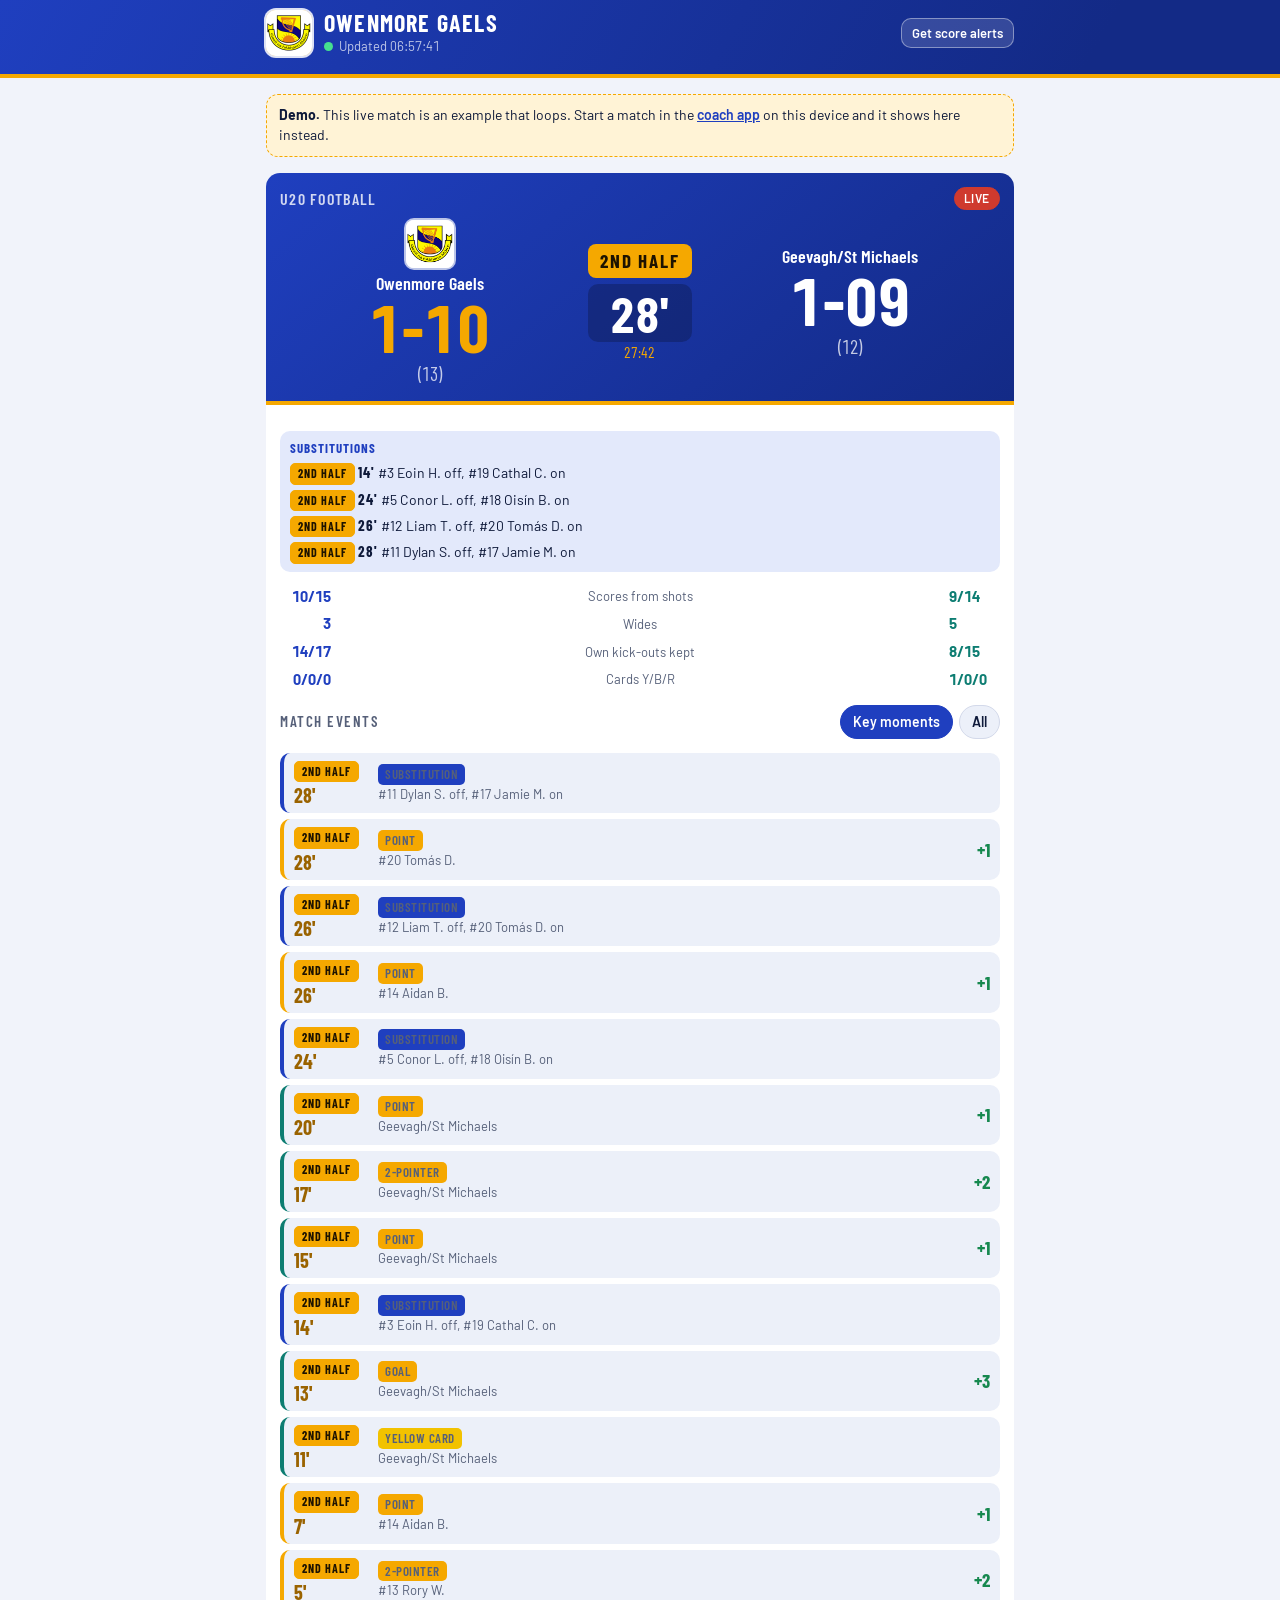
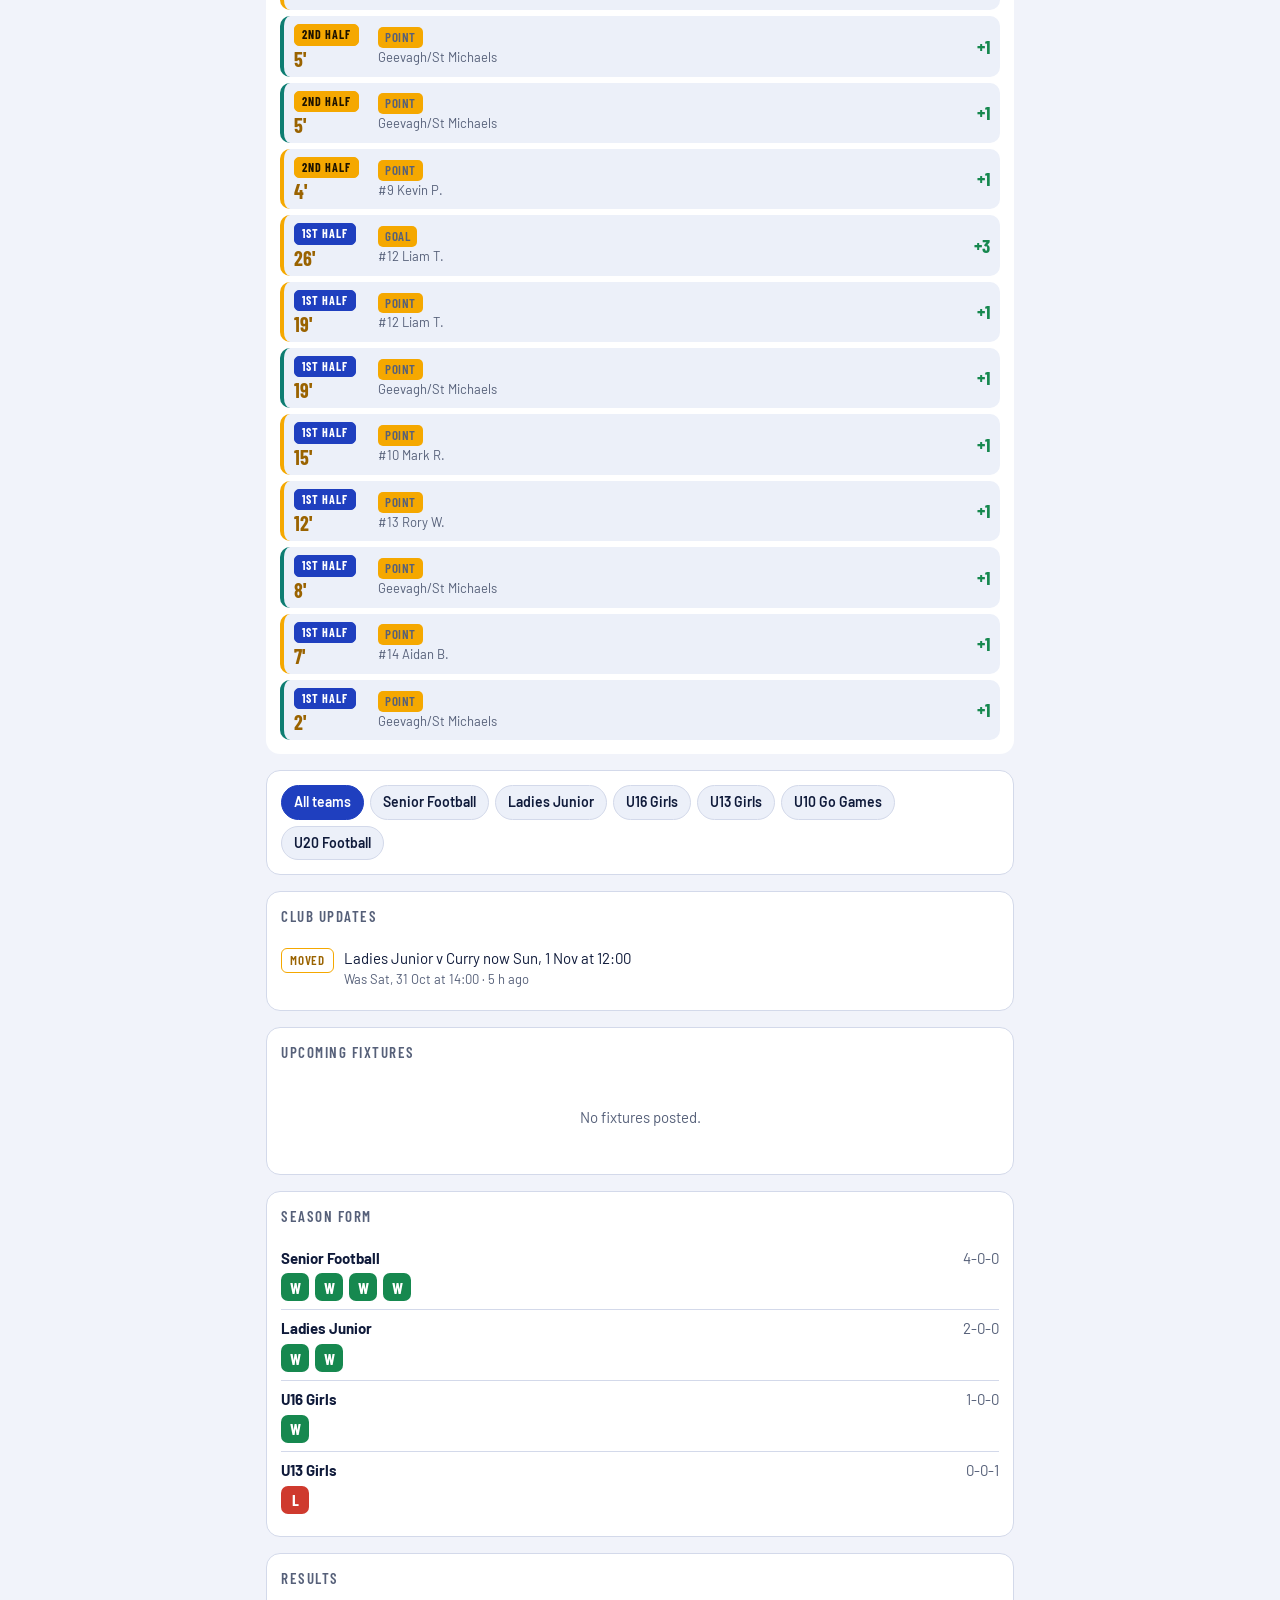
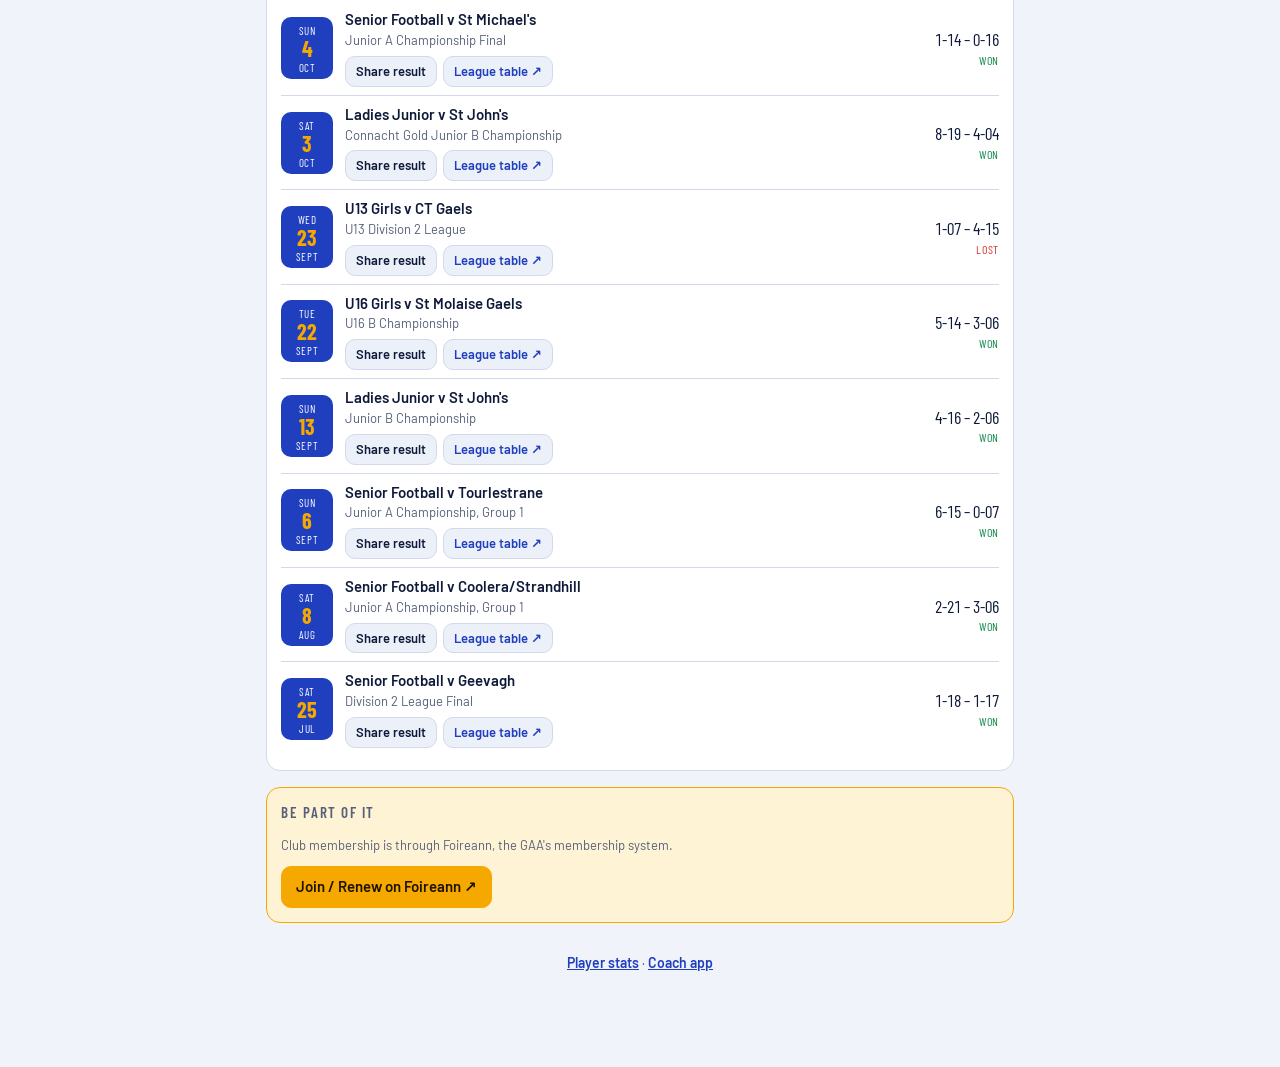
==== commit 5b364371: "Add files via upload" ====
--- a/public/live.html
+++ b/public/live.html
@@ -1,5 +1,5 @@
 <!doctype html><html lang="en"><head><meta charset="utf-8"><meta name="viewport" content="width=device-width,initial-scale=1,viewport-fit=cover"><meta name="theme-color" content="#132a86"><meta name="robots" content="noindex">
-<link rel="icon" type="image/png" href="favicon.png"><link rel="apple-touch-icon" href="apple-touch-icon.png">
+<link rel="icon" type="image/png" href="favicon.png"><link rel="apple-touch-icon" href="apple-touch-icon.png"><link rel="manifest" href="manifest.webmanifest"><meta name="apple-mobile-web-app-capable" content="yes">
 <title>Owenmore Gaels Live</title>
 <meta name="claude:viewport-fit-sides" content="cover">
 <link rel="preconnect" href="https://fonts.googleapis.com"><link rel="stylesheet" href="https://fonts.googleapis.com/css2?family=Barlow+Condensed:wght@500;600;700&family=Barlow:wght@400;500;600&display=swap">
@@ -143,8 +143,8 @@
 .mhead .sq{font-family:var(--display);font-weight:600;font-size:16px;letter-spacing:.08em;text-transform:uppercase;color:rgba(255,255,255,.8)}
 .sb{display:grid;grid-template-columns:1fr auto 1fr;gap:8px;align-items:center;text-align:center}
 .tn{font-family:var(--display);font-weight:600;font-size:18px;line-height:1.1;text-wrap:balance}
-.sc{font-family:var(--display);font-weight:700;font-size:clamp(46px,13vw,70px);line-height:1;color:var(--amber);font-variant-numeric:tabular-nums}
-.them .sc{color:#fff}
+.sb .sc{font-family:var(--display);font-weight:700;font-size:clamp(36px,10.5vw,66px);line-height:1;color:var(--amber);font-variant-numeric:tabular-nums;white-space:nowrap}
+.sb .them .sc{color:#fff}
 .tot{font-family:var(--display);font-size:19px;color:rgba(255,255,255,.75);font-variant-numeric:tabular-nums}
 .halfpill{display:inline-block;font-family:var(--display);font-weight:700;font-size:19px;letter-spacing:.1em;text-transform:uppercase;padding:3px 12px;border-radius:8px;background:var(--amber);color:var(--amber-ink);margin-bottom:6px}
 .halfpill.h1{background:#fff;color:var(--royal-2)} .halfpill.o{background:rgba(255,255,255,.18);color:#fff}
@@ -189,19 +189,49 @@
 .crest{width:22px;height:22px;border-radius:4px;object-fit:contain;background:#fff;vertical-align:-4px;margin-right:6px;box-shadow:0 0 0 1px var(--line)}
 .crest.big{width:48px;height:48px;border-radius:8px;display:block;margin:0 auto 6px;box-shadow:0 0 0 2px rgba(255,255,255,.7)}
 .banner a{color:var(--royal-text);font-weight:600}.brand small a{color:var(--on-band);font-weight:600}
+.bellbtn{background:rgba(255,255,255,.14)!important;border-color:rgba(255,255,255,.4)!important;color:#fff!important;margin-left:auto;flex:none}
+.bellbtn[aria-pressed="true"]{background:var(--amber)!important;color:var(--amber-ink)!important;border-color:var(--amber)!important}
+.brand{flex-wrap:wrap}
+.ggnote{margin:0;text-align:center;font-size:14px;color:rgba(255,255,255,.8)}
+.subs.sinbin{background:var(--amber-soft)} .subs.sinbin b{color:var(--amber-text)}
+.mbody .ph{display:flex;justify-content:space-between;align-items:center;gap:8px;flex-wrap:wrap}
+.fx .o .acts{display:flex;gap:6px;flex-wrap:wrap;margin-top:6px}
+.fx .o a{color:var(--royal-text)}
+.formrow{display:grid;grid-template-columns:1fr auto;gap:4px 10px;align-items:center;padding:8px 0;border-top:1px solid var(--line)}
+.formrow:first-child{border-top:0}
+.formrow .form{grid-column:1/-1}
+.form{display:flex;gap:6px;flex-wrap:wrap}
+.form span{width:28px;height:28px;border-radius:7px;display:flex;align-items:center;justify-content:center;font-family:var(--display);font-weight:700;font-size:16px;color:#fff}
+.form .W{background:var(--good)} .form .L{background:var(--bad)} .form .D{background:var(--amber);color:var(--amber-ink)}
+.sheet-bg{position:fixed;inset:0;background:rgba(5,10,30,.55);z-index:20;display:flex;align-items:flex-end;justify-content:center}
+.sheet{background:var(--surface);width:100%;max-width:640px;max-height:92%;overflow:auto;border-radius:18px 18px 0 0;border-top:4px solid var(--amber);padding-block:14px calc(16px + env(safe-area-inset-bottom,0px));padding-left:max(16px,env(safe-area-inset-left,0px));padding-right:max(16px,env(safe-area-inset-right,0px));display:flex;flex-direction:column;gap:12px}
+.sharecard{width:100%;max-width:420px;border-radius:12px;align-self:center}
+.joinbox{background:var(--amber-soft);border-color:var(--amber)}
+.tag.bloodret{background:var(--royal);color:#fff}
+
+.ev .w .tag{display:inline-block}
+.ev.sc .p{color:var(--good)}
+.brand .bt{flex:1 1 210px}
+.bellbtn{margin-left:0}
 </style>
 </head><body>
 <header class="top"><div class="top-in">
-  <div class="brand"><div class="badge" id="badge" aria-hidden="true"><img src="badge.png" alt=""></div><div class="bt"><h1 id="club">Owenmore Gaels</h1><small><span id="dot" class="ldot" data-s="wait"></span><span id="upd" class="upd">Connecting…</span></small></div></div>
+  <div class="brand"><div class="badge" id="badge" aria-hidden="true"><img src="badge.png" alt=""></div><div class="bt"><h1 id="club">Owenmore Gaels</h1><small><span id="dot" class="ldot" data-s="wait"></span><span id="upd" class="upd">Loading…</span></small></div>
+  <button id="notify" class="btn sm bellbtn" aria-pressed="false">Get score alerts</button></div>
 </div></header>
 <main>
-  <div id="demo" class="banner" hidden>Preview with example data. Live scores appear here once the app is running on your Netlify site.</div>
+  <div id="demo" class="banner" hidden></div>
+  <div id="msg" class="banner" hidden role="status"></div>
   <section id="live"></section>
+  <section class="panel"><div class="seg" id="teamf"></div></section>
   <section class="panel"><h3>Club updates</h3><div id="updates"></div></section>
   <section class="panel"><h3>Upcoming fixtures</h3><div id="upcoming"></div></section>
-  <section class="panel"><h3>Recent results</h3><div id="results"></div></section>
+  <section class="panel"><h3>Season form</h3><div id="form"></div></section>
+  <section class="panel"><h3>Results</h3><div id="results"></div></section>
+  <section class="panel joinbox"><h3>Be part of it</h3><p class="legend">Club membership is through Foireann, the GAA's membership system.</p><div class="row" id="join"></div></section>
   <p class="foot"><a href="me.html">Player stats</a> · <a href="index.html">Coach app</a></p>
 </main>
+<div id="modal" hidden></div>
 <script>
 const OWN_BADGE="[data-uri]";
 // Club crests from the Sligo LGFA club list (https://sligolgfa.com/clublist/), hosted on Sportlomo.
@@ -246,132 +276,289 @@
     if (cn.length > 3 && (first.startsWith(cn) || cn.startsWith(first)) && (!best || cn.length > best.l)) best = { c, l: cn.length };
   return best ? best.c : null;
 }
-/* ===== Owenmore Gaels demo data =====
-   Scorelines, dates, opponents and venues are real 2026 results (Ocean FM, Sligo LGFA, Sligo GAA).
-   Players and the minute-by-minute events behind each scoreline are invented examples. */
-const DEMO_KEY='owenmore-gaels-demo-v1', DEMO_VER=2;
-const DEMO_SQUADS=[
-  {id:'sen',name:'Senior Football',assoc:'gaa_f',grade:'Adult',half:30,arc:true,men:true},
-  {id:'u20',name:'U20 Football',assoc:'gaa_f',grade:'U20',half:30,arc:true,men:true},
-  {id:'lad',name:'Ladies Junior',assoc:'lgfa',grade:'Adult',half:30,arc:true},
-  {id:'u16',name:'U16 Girls',assoc:'lgfa',grade:'U16',half:30,arc:true},
-  {id:'u13',name:'U13 Girls',assoc:'lgfa',grade:'U13',half:25,arc:false}
+/* ===== Owenmore Gaels demo: shared model + example season =====
+   Real 2026 results (scorelines, dates, opponents, venues). Players, Foireann numbers and the
+   events behind each score are invented examples generated to add up to the real scores. */
+const DEMO_KEY='owenmore-gaels-demo-v2', DEMO_VER=5;
+const esc=s=>String(s??'').replace(/[&<>"']/g,c=>({'&':'&amp;','<':'&lt;','>':'&gt;','"':'&quot;',"'":'&#39;'}[c]));
+const pad=n=>String(n).padStart(2,'0');
+const mmss=s=>{s=Math.max(0,Math.floor(s));return pad(Math.floor(s/60))+':'+pad(s%60)};
+const HOME_GROUND='Connolly Park, Collooney';
+
+const OG={};
+OG.LABEL={goal:'Goal',point:'Point',two:'2-pointer',wide:'Wide',short:'Dropped short',saved:'Saved / blocked',w45:'45 won',
+  fwon:'Free won',fcon:'Free conceded',kow:'Our kick-out won',kol:'Our kick-out lost',okw:'Their kick-out won',okl:'Their kick-out lost',
+  tow:'Turnover won',tol:'Turnover lost',save:'Save',yellow:'Yellow card',black:'Black card',red:'Red card',sub:'Substitution',bloodret:'Blood sub return',note:'Note'};
+OG.PTS={goal:3,point:1,two:2};
+OG.SHOTS=['goal','point','two','wide','short','saved'];
+OG.SRC={play:'Play',free:'Free','45':'45',pen:'Penalty',mark:'Mark'};
+OG.isScore=t=>t==='goal'||t==='point'||t==='two';
+OG.footy=code=>code!=='hurling';
+OG.label=(t,code)=>{const l=OG.LABEL[t]||t;return code==='hurling'?l.replace('45 won','65 won').replace('kick-out','puck-out'):l};
+OG.srcLabel=(s,code)=>s==='45'&&code==='hurling'?'65':OG.SRC[s]||'';
+OG.set45=code=>OG.footy(code)?'45':'65';
+OG.KO=code=>OG.footy(code)?'kick-out':'puck-out';
+OG.score=(m,side)=>{let g=0,p=0;for(const e of m.events){if(e.side!==side)continue;if(e.type==='goal')g++;else if(e.type==='point')p++;else if(e.type==='two')p+=2}return{g,p,t:g*3+p}};
+OG.fmt=s=>s.g+'-'+pad(s.p);
+OG.scoreUpTo=(m,side,maxAbs)=>{let g=0,p=0;for(const e of m.events){if(e.side!==side||OG.abs(m,e.per,e.sec)>maxAbs)continue;if(e.type==='goal')g++;else if(e.type==='point')p++;else if(e.type==='two')p+=2}return{g,p,t:g*3+p}};
+OG.TIERS={adult:'Adult',minor:'Minor',gogames:'Go Games'};
+
+/* ----- periods and match time -----
+   period: 0 pre-match, 1, 'HT', 2, 'FT', 3 (ET 1st), 'ETH', 4 (ET 2nd), 'AET' */
+OG.perLen=(m,p)=>(p<=2?m.half:(m.etHalf||10))*60;
+OG.dur=(m,p)=>{const d=m.clock&&m.clock.durs&&m.clock.durs[p];return typeof d==='number'?d:OG.perLen(m,p)};
+OG.before={0:0,1:0,HT:1,2:1,FT:2,3:2,ETH:3,4:3,AET:4};
+OG.abs=(m,per,sec)=>{let t=0;const n=OG.before[per]??0;for(let p=1;p<=n;p++)t+=OG.dur(m,p);return t+(typeof per==='number'&&per>0?sec:0)};
+OG.elapsed=(m,now)=>{const c=m.clock;return c.acc+(c.running?((now||Date.now())-c.since)/1000:0)};
+OG.nowAbs=(m,now)=>{const c=m.clock;return typeof c.period==='number'&&c.period>0?OG.abs(m,c.period,OG.elapsed(m,now)):OG.abs(m,c.period,0)};
+OG.minOf=(sec,half)=>{const mn=Math.floor(sec/60)+1;return half&&mn>half?half+'+'+(mn-half)+"'":mn+"'"};
+OG.perShort=p=>p===1?'1st half':p===2?'2nd half':p===3?'ET 1st':p===4?'ET 2nd':p==='HT'?'Half time':p==='FT'?'Full time':p==='ETH'?'ET half time':p==='AET'?'After ET':'Pre-match';
+OG.halfOf=(m,per)=>per<=2?m.half:(m.etHalf||10);
+// running match minute for reports, e.g. 38' or 60+2'
+OG.matchMin=(m,e)=>{const mn=Math.floor(e.sec/60)+1,h=OG.halfOf(m,e.per);const base=e.per===2?m.half:e.per===3?2*m.half:e.per===4?2*m.half+(m.etHalf||10):0;
+  return mn>h?(base+h)+'+'+(mn-h)+"'":(base+mn)+"'"};
+
+/* ----- privacy tiers and names ----- */
+OG.tierOf=t=>t&&t.tier||'adult';
+OG.first=n=>String(n||'').split(' ')[0];
+OG.pubName=(t,pid)=>{const p=t&&t.players.find(x=>x.id===pid);if(!p)return '';const tier=OG.tierOf(t);return tier==='adult'?`#${p.num} ${p.name}`:tier==='minor'?`#${p.num} ${OG.first(p.name)}`:''};
+OG.fullName=(t,pid)=>{const p=t&&t.players.find(x=>x.id===pid);return p?`#${p.num} ${p.name}`:''};
+
+/* ----- sin-bin ----- */
+OG.sinbinRule=t=>{ // which card sends a player to the sin-bin, and for how long
+  if(t.sinbinCard==='none')return null;
+  const card=t.sinbinCard||(t.assoc==='gaa_f'?'black':t.assoc==='lgfa'?'yellow':'none');if(card==='none')return null;
+  if(t.assoc==='lgfa'&&OG.gradeAge(t.grade)<=13)return null; // LGFA Rule 408: no sin-bin up to U13
+  const mins=t.sinbinMins||(t.assoc==='lgfa'?(t.half>=30?10:t.half>15?5:3):10);
+  return{card,secs:mins*60};
+};
+OG.gradeAge=g=>/minor/i.test(g)?(/18/.test(g)?18:17):/adult/i.test(g)?99:parseInt(String(g).replace(/\D/g,''))||0;
+OG.sinbins=(m,t,now)=>{ // active sin-bins with seconds left (playing time)
+  const na=OG.nowAbs(m,now),out=[];
+  for(const e of m.events){if(!e.sinbin)continue;const left=e.sinbin-(na-OG.abs(m,e.per,e.sec));if(left>-30)out.push({e,left})}
+  return out;
+};
+
+/* ----- minutes played (from starting team + subs log) ----- */
+OG.minutes=(m,rules,now)=>{
+  rules=rules||{bloodCounts:true,sinbinCounts:false};
+  const end=m.ended||m.clock.period==='FT'||m.clock.period==='AET'?OG.abs(m,m.clock.period==='AET'?'AET':'FT',0):OG.nowAbs(m,now);
+  const ev=[];for(const e of m.events)if(e.side==='us'&&['sub','bloodret','red'].includes(e.type)||e.side==='us'&&e.sinbin)ev.push({t:OG.abs(m,e.per,e.sec),e});
+  if(!rules.sinbinCounts)for(const x of ev.slice())if(x.e.sinbin)ev.push({t:x.t+x.e.sinbin,e:{type:'sinret',pid:x.e.pid}});
+  ev.sort((a,b)=>a.t-b.t);
+  const secs={},since={},blood=new Set(),off=new Set();
+  const open=(pid,t)=>{if(pid&&!(pid in since)&&!off.has(pid))since[pid]=t};
+  const close=(pid,t)=>{if(pid in since){const d=Math.max(0,Math.min(t,end)-since[pid]);if(!blood.has(pid)||rules.bloodCounts)secs[pid]=(secs[pid]||0)+d;delete since[pid]}};
+  (m.lineup||[]).forEach(pid=>open(pid,0));
+  for(const {t,e} of ev){if(t>end)break;
+    if(e.type==='sub'){close(e.pid,t);if(e.blood)blood.add(e.onId);open(e.onId,t)}
+    else if(e.type==='bloodret'){close(e.pid,t);open(e.onId,t)}
+    else if(e.type==='red'){close(e.pid,t);off.add(e.pid)}
+    else if(e.sinbin&&!rules.sinbinCounts)close(e.pid,t);
+    else if(e.type==='sinret')open(e.pid,t);
+  }
+  for(const pid of Object.keys(since))close(pid,end);
+  return secs;
+};
+OG.onPitch=(m)=>{ // who's on the pitch after the subs/reds logged so far
+  const set=new Set(m.lineup||[]);
+  const ev=m.events.filter(e=>e.side==='us'&&['sub','bloodret','red'].includes(e.type)).sort((a,b)=>OG.abs(m,a.per,a.sec)-OG.abs(m,b.per,b.sec));
+  for(const e of ev){if(e.type==='red')set.delete(e.pid);else{set.delete(e.pid);if(e.onId)set.add(e.onId)}}
+  return set;
+};
+
+/* ----- tallies ----- */
+OG.blank=()=>{const r={scoreG:0,scoreP:0,pts:0,fromFree:0,from45:0,fromPen:0,subOn:0,subOff:0,t45:0,s45:0,twoAtt:0};for(const k in OG.LABEL)r[k]=0;return r};
+OG.outsideArc=(e,m)=>OG.footy(m.code)&&m.arc&&typeof e.lx==='number'&&Math.hypot(e.lx-40,e.ly)>=40;
+OG.tally=(r,e,m)=>{if(e.type in r)r[e.type]++;
+  if(OG.SHOTS.includes(e.type)){if(e.src==='45'){r.t45++;if(OG.PTS[e.type])r.s45++}if(e.type==='two'||OG.outsideArc(e,m))r.twoAtt++}
+  if(OG.PTS[e.type]){r.pts+=OG.PTS[e.type];if(e.type==='goal')r.scoreG++;else r.scoreP+=OG.PTS[e.type];if(e.src==='free')r.fromFree++;if(e.src==='45')r.from45++;if(e.src==='pen')r.fromPen++}};
+OG.summary=(m,side)=>{const r=OG.blank();for(const e of m.events)if(e.side===side)OG.tally(r,e,m);
+  return{scores:r.goal+r.point+r.two,shots:OG.SHOTS.reduce((a,t)=>a+r[t],0),wide:r.wide,tow:r.tow,tol:r.tol,kow:r.kow,kol:r.kol,okw:r.okw,okl:r.okl,fwon:r.fwon,fcon:r.fcon,y:r.yellow,b:r.black,r:r.red,save:r.save}};
+
+/* ----- match report ----- */
+OG.report=(S,m,publicVersion)=>{
+  const t=S.teams.find(x=>x.id===m.teamId),f=S.fixtures.find(x=>x.id===m.fixtureId)||{};
+  const nm=pid=>publicVersion?OG.pubName(t,pid):OG.fullName(t,pid);
+  const us=OG.score(m,'us'),th=OG.score(m,'them'),ht1=OG.scoreUpTo(m,'us',OG.abs(m,'HT',0)),ht2=OG.scoreUpTo(m,'them',OG.abs(m,'HT',0));
+  const aet=m.events.some(e=>e.per===3||e.per===4)||m.clock.period==='AET';
+  const res=us.t>th.t?'beat':us.t<th.t?'lost to':'drew with';
+  const d=new Date(m.date+'T12:00').toLocaleDateString('en-IE',{weekday:'long',day:'numeric',month:'long'});
+  const where=f.ground||(f.venue==='Home'?HOME_GROUND:'');
+  let s=`${S.club} ${t.name} ${res} ${m.opp}, ${OG.fmt(us)} (${us.t}) to ${OG.fmt(th)} (${th.t})${aet?' after extra time':''}`;
+  s+=` in the ${f.comp||'match'}${where?' at '+where:''} on ${d}.`;
+  if(OG.tierOf(t)==='gogames')return `${S.club} ${t.name} played ${m.opp} in a Go Games fixture on ${d}${where?' at '+where:''}. Go Games are non-competitive, so no scores are recorded.`;
+  s+=` The half-time score was ${OG.fmt(ht1)} to ${OG.fmt(ht2)}.`;
+  const sc={};for(const e of m.events)if(e.side==='us'&&OG.isScore(e.type)&&e.pid){const r=sc[e.pid]||(sc[e.pid]={g:0,p:0,b:{}});if(e.type==='goal')r.g++;else r.p+=OG.PTS[e.type];
+    const k=e.src==='free'?'f':e.src==='45'?OG.set45(m.code):e.src==='pen'?'pen':e.src==='mark'?'m':null;if(k){const b=r.b[k]||(r.b[k]={g:0,p:0});if(e.type==='goal')b.g++;else b.p+=OG.PTS[e.type]}}
+  const list=Object.entries(sc).sort((a,b)=>(b[1].g*3+b[1].p)-(a[1].g*3+a[1].p)).map(([pid,r])=>{const br=Object.entries(r.b).map(([k,b])=>`${b.g}-${b.p} ${k}`);return `${nm(pid).replace(/^#\d+ /,'')||'Unknown'} ${r.g}-${pad(r.p)}${br.length?' ('+br.join(', ')+')':''}`});
+  if(list.length)s+=`\n\nScorers: ${list.join(', ')}.`;
+  const S1=OG.summary(m,'us'),S2=OG.summary(m,'them');
+  s+=`\n\nShooting: ${S1.scores} scores from ${S1.shots} shots (${S1.shots?Math.round(S1.scores*100/S1.shots):0}%), ${S1.wide} wides. ${m.opp}: ${S2.wide} wides.`;
+  if(!publicVersion){
+    s+=` Turnovers ${S1.tow} won, ${S1.tol} lost. Own ${OG.KO(m.code)}s ${S1.kow}/${S1.kow+S1.kol} kept; won ${S1.okw} of theirs.`;
+    const subs=m.events.filter(e=>e.side==='us'&&e.type==='sub').map(e=>`${OG.matchMin(m,e)} ${nm(e.onId).replace(/^#\d+ /,'')} for ${nm(e.pid).replace(/^#\d+ /,'')}${e.blood?' (blood)':''}`);
+    if(subs.length)s+=`\n\nSubs: ${subs.join('; ')}`;
+    const cards=m.events.filter(e=>['yellow','black','red'].includes(e.type)).map(e=>`${OG.label(e.type,m.code).replace(' card','')} ${e.side==='us'?nm(e.pid).replace(/^#\d+ /,''):m.opp} ${OG.matchMin(m,e)}${e.sinbin?' (sin-bin)':''}`);
+    if(cards.length)s+=`\nCards: ${cards.join('; ')}`;
+    const notes=m.events.filter(e=>e.type==='note').map(e=>`${OG.matchMin(m,e)} ${e.text}`);
+    if(notes.length)s+=`\n\nNotes: ${notes.join(' / ')}`;
+  }
+  return s;
+};
+
+/* ----- CSV ----- */
+OG.csv=rows=>rows.map(r=>r.map(v=>{v=String(v??'');return /[",\n]/.test(v)?'"'+v.replace(/"/g,'""')+'"':v}).join(',')).join('\n');
+
+/* ===== example season ===== */
+const DEMO_TEAMS=[
+  {id:'sen',name:'Senior Football',assoc:'gaa_f',grade:'Adult',half:30,etHalf:10,arc:true,tier:'adult',onField:15,men:true,coach:'u-padraig'},
+  {id:'u20',name:'U20 Football',assoc:'gaa_f',grade:'U20',half:30,etHalf:10,arc:true,tier:'adult',onField:15,men:true,coach:'u-gerry'},
+  {id:'lad',name:'Ladies Junior',assoc:'lgfa',grade:'Adult',half:30,etHalf:10,arc:true,tier:'adult',onField:15,coach:'u-siobhan'},
+  {id:'u16',name:'U16 Girls',assoc:'lgfa',grade:'U16',half:30,etHalf:10,arc:true,tier:'minor',onField:15,coach:'u-helen'},
+  {id:'u13',name:'U13 Girls',assoc:'lgfa',grade:'U13',half:25,etHalf:5,arc:false,tier:'minor',onField:15,coach:'u-martina'},
+  {id:'u10',name:'U10 Go Games',assoc:'gaa_f',grade:'U10',half:20,etHalf:5,arc:false,tier:'gogames',onField:11,men:true,kids:true,coach:'u-kevin'}
 ];
-// Real results
+const DEMO_USERS=[
+  {id:'u-mary',name:'Mary',role:'admin',label:'Mary · PRO (admin)'},
+  {id:'u-padraig',name:'Pádraig',role:'coach',teamId:'sen',label:'Pádraig · Senior coach'},
+  {id:'u-gerry',name:'Gerry',role:'coach',teamId:'u20',label:'Gerry · U20 coach'},
+  {id:'u-siobhan',name:'Siobhán',role:'coach',teamId:'lad',label:'Siobhán · Ladies coach'},
+  {id:'u-helen',name:'Helen',role:'coach',teamId:'u16',label:'Helen · U16 coach'},
+  {id:'u-martina',name:'Martina',role:'coach',teamId:'u13',label:'Martina · U13 coach'},
+  {id:'u-kevin',name:'Kevin',role:'coach',teamId:'u10',label:'Kevin · U10 coach'},
+  {id:'u-aine',name:'Áine',role:'scorer',label:'Áine · scorer (parent)'},
+  {id:'u-tom',name:'Tom',role:'scorer',label:'Tom · scorer (parent)'}
+];
+// Real results. et = the part of the final score scored in extra time.
 const DEMO_RESULTS=[
-  {t:'sen',date:'2026-07-25',time:'19:30',opp:'Geevagh',venue:'Neutral',ground:'Bunninadden',comp:'Division 2 League Final (after extra time)',us:[1,18],them:[1,17]},
-  {t:'sen',date:'2026-08-08',time:'18:00',opp:'Coolera/Strandhill',venue:'Home',ground:'Connolly Park',comp:'Junior A Championship, Group 1',us:[2,21],them:[3,6]},
-  {t:'sen',date:'2026-09-06',time:'15:00',opp:'Tourlestrane',venue:'Away',ground:'',comp:'Junior A Championship, Group 1',us:[6,15],them:[0,7]},
-  {t:'sen',date:'2026-10-04',time:'14:00',opp:"St Michael's",venue:'Neutral',ground:'Markievicz Park',comp:'Junior A Championship Final',us:[1,14],them:[0,16]},
-  {t:'lad',date:'2026-09-13',time:'12:00',opp:"St John's",venue:'Home',ground:'',comp:'Junior B Championship',us:[4,16],them:[2,6]},
-  {t:'lad',date:'2026-10-03',time:'14:00',opp:"St John's",venue:'Neutral',ground:'Eastern Harps',comp:'Connacht Gold Junior B Championship',us:[8,19],them:[4,4]},
-  {t:'u16',date:'2026-09-22',time:'19:00',opp:'St Molaise Gaels',venue:'Home',ground:'',comp:'U16 B Championship',us:[5,14],them:[3,6]},
-  {t:'u13',date:'2026-09-23',time:'19:00',opp:'CT Gaels',venue:'Away',ground:'CT Gaels',comp:'U13 Division 2 League',us:[1,7],them:[4,15]}
+  {t:'sen',date:'2026-07-25',time:'19:30',opp:'Geevagh',venue:'Neutral',ground:'Bunninadden',comp:'Division 2 League Final',us:[1,18],them:[1,17],et:{us:[0,4],them:[0,3]},scorer:'u-padraig',blood:true},
+  {t:'sen',date:'2026-08-08',time:'18:00',opp:'Coolera/Strandhill',venue:'Home',ground:HOME_GROUND,comp:'Junior A Championship, Group 1',us:[2,21],them:[3,6],scorer:'u-aine'},
+  {t:'sen',date:'2026-09-06',time:'15:00',opp:'Tourlestrane',venue:'Away',ground:'',comp:'Junior A Championship, Group 1',us:[6,15],them:[0,7],scorer:'u-aine',sinbin:true},
+  {t:'sen',date:'2026-10-04',time:'14:00',opp:"St Michael's",venue:'Neutral',ground:'Markievicz Park, Sligo',comp:'Junior A Championship Final',us:[1,14],them:[0,16],scorer:'u-tom',edit:true},
+  {t:'lad',date:'2026-09-13',time:'12:00',opp:"St John's",venue:'Home',ground:HOME_GROUND,comp:'Junior B Championship',us:[4,16],them:[2,6],scorer:'u-siobhan'},
+  {t:'lad',date:'2026-10-03',time:'14:00',opp:"St John's",venue:'Neutral',ground:'Eastern Harps',comp:'Connacht Gold Junior B Championship',us:[8,19],them:[4,4],scorer:'u-tom',sinbin:true},
+  {t:'u16',date:'2026-09-22',time:'19:00',opp:'St Molaise Gaels',venue:'Home',ground:HOME_GROUND,comp:'U16 B Championship',us:[5,14],them:[3,6],scorer:'u-aine',blood:true},
+  {t:'u13',date:'2026-09-23',time:'19:00',opp:'CT Gaels',venue:'Away',ground:'CT Gaels',comp:'U13 Division 2 League',us:[1,7],them:[4,15],scorer:'u-martina'},
+  {t:'u10',date:'2026-10-10',time:'10:30',opp:"St Mary's",venue:'Away',ground:"St Mary's",comp:'Go Games blitz',gogames:true,scorer:'u-kevin',example:true}
 ];
-// Upcoming: the U20 game is real (Sligo GAA); the rest are examples to fill the calendar
 const DEMO_UPCOMING=[
-  {t:'u20',date:'2026-10-24',time:'16:00',opp:'Geevagh/St Michaels',venue:'Home',ground:'Connolly Park',comp:'U20 B Football Championship, Round 1',ref:'M. Duffy',source:'Sligo GAA'},
-  {t:'u16',date:'2026-10-31',time:'11:00',opp:'Tourlestrane',venue:'Away',comp:'U16 League',example:true},
-  {t:'lad',date:'2026-11-01',time:'12:00',opp:'Curry',venue:'Home',comp:'Ladies League',example:true,prev:{date:'2026-10-31',time:'14:00',venue:'Home'}},
-  {t:'u13',date:'2026-11-07',time:'11:00',opp:'Shamrock Gaels',venue:'Home',comp:'U13 League',example:true},
+  {t:'u20',date:'2026-10-24',time:'16:00',opp:'Geevagh/St Michaels',venue:'Home',ground:HOME_GROUND,comp:'U20 B Football Championship, Round 1',ref:'M. Duffy',source:'Sligo GAA',scorer:'u-aine'},
+  {t:'u10',date:'2026-10-24',time:'10:30',opp:'Coolera/Strandhill',venue:'Home',ground:HOME_GROUND,comp:'Go Games blitz',example:true,scorer:'u-kevin'},
+  {t:'u16',date:'2026-10-31',time:'11:00',opp:'Tourlestrane',venue:'Away',comp:'U16 League',example:true,scorer:'u-tom'},
+  {t:'lad',date:'2026-11-01',time:'12:00',opp:'Curry',venue:'Home',ground:HOME_GROUND,comp:'Ladies League',example:true,prev:{date:'2026-10-31',time:'14:00',venue:'Home'}},
+  {t:'u13',date:'2026-11-07',time:'11:00',opp:'Shamrock Gaels',venue:'Home',ground:HOME_GROUND,comp:'U13 League',example:true},
   {t:'u20',date:'2026-11-14',time:'15:00',opp:'Eastern Harps',venue:'Away',comp:'U20 B Football Championship, Round 2',example:true}
 ];
 const DM_MEN=['Ciarán','Darragh','Eoin','Seán','Conor','Pádraig','Niall','Shane','Kevin','Mark','Dylan','Liam','Rory','Aidan','Brian','Declan','Jamie','Oisín','Cathal','Tomás'];
 const DM_WOMEN=['Aoife','Saoirse','Ciara','Niamh','Róisín','Éabha','Caoimhe','Orla','Sadhbh','Clodagh','Méabh','Aisling','Gráinne','Laoise','Muireann','Síofra','Ella','Kate','Emma','Leah'];
+const DM_KIDS=['Fionn','Cian','Rían','Odhrán','Tadhg','Senan','Darach','Oran','Cillian','Jack','Noah','Leon','Charlie','Alex','Dáithí','Bobby'];
 const DM_INI='BCDFGHKLMNOPRSTWBCDM';
+const DM_NOTES=['Wind behind us this half','Short kick-outs working well','Their #11 causing problems, moved #4 across','Need more runners off the shoulder','Great spell of pressure, three turnovers in a row','Keeper hurt, play stopped two minutes'];
 function dmRng(seed){let s=seed>>>0;return()=>{s=(s*1664525+1013904223)>>>0;return s/4294967296}}
-const dmPad=n=>String(n).padStart(2,'0');
-
-function dmGenEvents(sq,res,R,players){
-  const ev=[],half=sq.half,D=55;let n=0;
-  const id=()=>'e'+(++n);
-  const when=()=>({per:R()<.5?1:2,sec:Math.floor(R()*(half*60-20))});
-  const pid=(w)=>{const pool=[];players.forEach(p=>{const k=p.num===1?(w==='keeper'?20:0):p.num<=7?(w==='att'?.6:2):p.num<=9?2:p.num<=15?(w==='att'?4:1.5):.4;for(let i=0;i<Math.round(k*5);i++)pool.push(p.id)});return pool[Math.floor(R()*pool.length)]};
-  const at=(dMin,dMax)=>{for(;;){const d=dMin+R()*(dMax-dMin),a=(R()*2-1)*1.15,lx=40+d*Math.sin(a),ly=d*Math.cos(a);if(lx>2&&lx<78&&ly>1&&ly<D-1)return{lx:Math.round(lx*2)/2,ly:Math.round(ly*2)/2}}};
-  const add=(o)=>ev.push(Object.assign({id:id()},when(),o));
-  const freeTaker=players[10].id; // #11
-  // our scores
-  const [g,p]=res.us;let twos=sq.arc?Math.min(Math.floor(p/2),Math.floor(R()*4)):0;let ones=p-2*twos;
-  for(let i=0;i<g;i++){const pen=R()<.12;add(Object.assign({side:'us',type:'goal',pid:pen?freeTaker:pid('att'),src:pen?'pen':'play'},pen?{lx:40,ly:11}:at(5,14)))}
-  let t45=0;
-  for(let i=0;i<twos;i++){const k=R();if(k<.2){t45++;add({side:'us',type:'two',pid:players[0].id,src:'45',lx:R()<.5?14:66,ly:45})}else add(Object.assign({side:'us',type:'two',pid:k<.45?freeTaker:pid('att'),src:k<.45?'free':'play'},at(41,47)))}
-  for(let i=0;i<ones;i++){const k=R();const src=k<.3?'free':k<.38&&sq.code!=='hurling'?'mark':'play';add(Object.assign({side:'us',type:'point',pid:src==='free'?freeTaker:pid('att'),src},at(src==='free'?18:12,src==='free'?36:38)))}
-  // misses
-  const sc=g+p,wides=Math.round(sc*.45+R()*3);
-  for(let i=0;i<wides;i++){const fr=R()<.25;add(Object.assign({side:'us',type:'wide',pid:fr?freeTaker:pid('att'),src:fr?'free':'play'},at(14,44)))}
-  for(let i=0,k=1+Math.floor(R()*3);i<k;i++)add(Object.assign({side:'us',type:'short',pid:pid('att'),src:'play'},at(30,46)));
-  for(let i=0,k=Math.floor(R()*3);i<k;i++)add(Object.assign({side:'us',type:'saved',pid:pid('att'),src:'play'},at(6,16)));
-  const miss45=Math.floor(R()*3);for(let i=0;i<miss45;i++){t45++;add({side:'us',type:R()<.6?'wide':'short',pid:players[0].id,src:'45',lx:R()<.5?14:66,ly:45})}
-  for(let i=0;i<t45+Math.floor(R()*2);i++)add({side:'us',type:'w45',pid:null});
-  // possession, restarts, keeper, discipline
-  const many=(type,lo,hi,w)=>{for(let i=0,k=lo+Math.floor(R()*(hi-lo+1));i<k;i++)add({side:'us',type,pid:w===null?null:pid(w)})};
-  many('tow',7,14,'any');many('tol',5,11,'any');many('fwon',7,13,'att');many('fcon',5,11,'any');many('pass',14,28,'any');
-  many('kow',9,16,null);many('kol',2,6,null);many('okw',3,8,null);many('okl',7,12,null);
-  for(let i=0,k=1+Math.floor(R()*3);i<k;i++)add({side:'us',type:'save',pid:players[0].id});
-  for(let i=0,k=Math.floor(R()*3);i<k;i++)add({side:'us',type:'yellow',pid:pid('any')});
-  if(sq.code==='football'&&R()<.3)add({side:'us',type:'black',pid:pid('any')});
-  const offs=players.slice(1,15).sort(()=>R()-.5),ons=players.slice(15).sort(()=>R()-.5);
-  for(let i=0,k=3+Math.floor(R()*3);i<k&&i<ons.length;i++)ev.push({id:id(),per:2,sec:Math.floor(300+R()*(half*60-400)),side:'us',type:'sub',pid:offs[i].id,onId:ons[i].id});
-  // opposition
-  const [og,op]=res.them;const otwo=sq.arc?Math.min(Math.floor(op/2),Math.floor(R()*3)):0;
-  for(let i=0;i<og;i++)add({side:'them',type:'goal'});
-  for(let i=0;i<otwo;i++)add({side:'them',type:'two'});
-  for(let i=0;i<op-2*otwo;i++)add({side:'them',type:'point'});
-  for(let i=0,k=Math.round((og+op)*.5+R()*3);i<k;i++)add({side:'them',type:'wide'});
-  for(let i=0,k=Math.floor(R()*3);i<k;i++)add({side:'them',type:'yellow'});
-  ev.sort((a,b)=>(a.per-b.per)||(a.sec-b.sec));
-  return ev;
-}
-function dmScore(m,side){let g=0,p=0;for(const e of m.events){if(e.side!==side)continue;if(e.type==='goal')g++;else if(e.type==='point')p++;else if(e.type==='two')p+=2}return{g,p,t:g*3+p}}
+
+function dmGen(t,res,R,by){
+  const m={half:t.half,etHalf:t.etHalf,code:t.code,arc:t.arc,clock:{durs:{}}};
+  const d=m.clock.durs;d[1]=t.half*60+60+Math.floor(R()*120);d[2]=t.half*60+90+Math.floor(R()*150);
+  const hasET=!!res.et;if(hasET){d[3]=t.etHalf*60+20+Math.floor(R()*40);d[4]=t.etHalf*60+30+Math.floor(R()*60)}
+  const players=t.players,lineup=players.slice(0,t.onField).map(p=>p.id),bench=players.slice(t.onField);
+  const ev=[];let n=0;const at0=Date.parse(res.date+'T'+(res.time||'12:00')+':00Z');
+  const add=o=>{const e=Object.assign({id:'e'+(++n),by},o);e.at=at0+Math.round(OG.abs(m,e.per,e.sec)*1000);ev.push(e);return e};
+  const pickTime=et=>{if(et){const p=R()<.5?3:4;return{per:p,sec:Math.floor(R()*(d[p]-5))}}const p=R()<.5?1:2;return{per:p,sec:Math.floor(R()*(d[p]-5))}};
+  // substitutions first, so scorers are always on the pitch
+  const subs=[];const offPool=lineup.slice(1).sort(()=>R()-.5),onPool=bench.map(p=>p.id).sort(()=>R()-.5);
+  if(res.gogames){ // rolling subs: everyone gets game time
+    let tm=6*60;for(let i=0;i<Math.min(onPool.length,6);i++){const per=tm<d[1]?1:2,sec=per===1?tm:tm-d[1];subs.push({per,sec,side:'us',type:'sub',pid:offPool[i],onId:onPool[i]});tm+=5*60}
+  }else{
+    const k=3+Math.floor(R()*3);for(let i=0;i<k&&i<onPool.length;i++)subs.push({per:2,sec:Math.floor(300+R()*(d[2]-500)),side:'us',type:'sub',pid:offPool[i],onId:onPool[i]});
+    if(res.blood&&onPool.length>k){const sec=Math.floor(400+R()*600),off=offPool[k+1],on=onPool[k];subs.push({per:1,sec,side:'us',type:'sub',pid:off,onId:on,blood:true});subs.push({per:1,sec:sec+240+Math.floor(R()*180),side:'us',type:'bloodret',pid:on,onId:off})}
+  }
+  subs.sort((a,b)=>OG.abs(m,a.per,a.sec)-OG.abs(m,b.per,b.sec)).forEach(s=>add(s));
+  m.events=ev;m.lineup=lineup;
+  const on=(per,sec)=>{const tmp=Object.assign({},m,{events:ev.filter(e=>OG.abs(m,e.per,e.sec)<=OG.abs(m,per,sec))});return [...OG.onPitch(tmp)]};
+  const wpick=(per,sec,w)=>{const ids=on(per,sec);const pool=[];ids.forEach(id=>{const p=players.find(x=>x.id===id);const num=p.num>t.onField?12:p.num;const k=num===1?(w==='keeper'?20:0):num<=7?(w==='att'?.6:2):num<=9?2:(w==='att'?4:1.5);for(let i=0;i<Math.round(k*5);i++)pool.push(id)});return pool[Math.floor(R()*pool.length)]||ids[0]};
+  const taker=(per,sec)=>{const ids=on(per,sec);for(const n2 of[11,14,12])if(ids.includes(t.id+'-p'+n2))return t.id+'-p'+n2;return wpick(per,sec,'att')};
+  const loc=(a,b)=>{for(;;){const dd=a+R()*(b-a),an=(R()*2-1)*1.15,lx=40+dd*Math.sin(an),ly=dd*Math.cos(an);if(lx>2&&lx<78&&ly>1&&ly<54)return{lx:Math.round(lx*2)/2,ly:Math.round(ly*2)/2}}};
+  if(!res.gogames){
+    for(const phase of hasET?['nt','et']:['nt']){
+      const et=phase==='et';const sp=et?res.et.us:[res.us[0]-(hasET?res.et.us[0]:0),res.us[1]-(hasET?res.et.us[1]:0)];
+      const op=et?res.et.them:[res.them[0]-(hasET?res.et.them[0]:0),res.them[1]-(hasET?res.et.them[1]:0)];
+      let twos=t.arc?Math.min(Math.floor(sp[1]/2),et?1:Math.floor(R()*4)):0;let ones=sp[1]-2*twos;
+      for(let i=0;i<sp[0];i++){const w=pickTime(et);const pen=R()<.12;add(Object.assign({side:'us',type:'goal',src:pen?'pen':'play',pid:pen?taker(w.per,w.sec):wpick(w.per,w.sec,'att')},w,pen?{lx:40,ly:11}:loc(5,14)))}
+      for(let i=0;i<twos;i++){const w=pickTime(et);const k=R();if(k<.2&&!et){add(Object.assign({side:'us',type:'w45'},w));add(Object.assign({side:'us',type:'two',pid:t.id+'-p1',src:'45',lx:R()<.5?14:66,ly:45},w,{sec:w.sec+20}))}else add(Object.assign({side:'us',type:'two',src:k<.5||et?'free':'play'},w,{pid:k<.5||et?taker(w.per,w.sec):wpick(w.per,w.sec,'att')},loc(41,47)))}
+      for(let i=0;i<ones;i++){const w=pickTime(et);const k=R(),src=k<.3?'free':k<.38?'mark':'play';add(Object.assign({side:'us',type:'point',src},w,{pid:src==='free'?taker(w.per,w.sec):wpick(w.per,w.sec,'att')},loc(src==='free'?18:12,src==='free'?36:38)))}
+      const otwo=t.arc?Math.min(Math.floor(op[1]/2),Math.floor(R()*3)):0;
+      for(let i=0;i<op[0];i++)add(Object.assign({side:'them',type:'goal'},pickTime(et)));
+      for(let i=0;i<otwo;i++)add(Object.assign({side:'them',type:'two'},pickTime(et)));
+      for(let i=0;i<op[1]-2*otwo;i++)add(Object.assign({side:'them',type:'point'},pickTime(et)));
+      const sc=sp[0]+sp[1];
+      for(let i=0,k=Math.round(sc*.4+R()*3);i<k;i++){const w=pickTime(et);const fr=R()<.25;add(Object.assign({side:'us',type:R()<.8?'wide':R()<.5?'short':'saved',src:fr?'free':'play'},w,{pid:fr?taker(w.per,w.sec):wpick(w.per,w.sec,'att')},loc(14,44)))}
+      for(let i=0,k=Math.round((op[0]+op[1])*.5+R()*2);i<k;i++)add(Object.assign({side:'them',type:'wide'},pickTime(et)));
+    }
+    const t45miss=Math.floor(R()*3);for(let i=0;i<t45miss;i++){const w=pickTime(false);add(Object.assign({side:'us',type:'w45'},w));add(Object.assign({side:'us',type:R()<.6?'wide':'short',pid:t.id+'-p1',src:'45',lx:R()<.5?14:66,ly:45},w,{sec:w.sec+20}))}
+    const many=(type,lo,hi,who)=>{for(let i=0,k=lo+Math.floor(R()*(hi-lo+1));i<k;i++){const w=pickTime(false);add(Object.assign({side:'us',type},w,who?{pid:R()<.7?wpick(w.per,w.sec,who):null}:{}))}};
+    many('tow',7,14,'any');many('tol',5,11,'any');many('fwon',7,13,'att');many('fcon',5,11,'any');
+    many('kow',9,16);many('kol',2,6);many('okw',3,8);many('okl',7,12);
+    for(let i=0,k=1+Math.floor(R()*3);i<k;i++){const w=pickTime(false);add(Object.assign({side:'us',type:'save',pid:t.id+'-p1'},w))}
+    const rule=OG.sinbinRule(t);
+    if(rule&&rule.card!=='yellow')for(let i=0,k=Math.floor(R()*2);i<k;i++){const w=pickTime(false);add(Object.assign({side:'us',type:'yellow',pid:wpick(w.per,w.sec,'any')},w))}
+    if(res.sinbin&&rule){const w={per:1,sec:Math.floor(500+R()*600)};add(Object.assign({side:'us',type:rule.card,pid:wpick(w.per,w.sec,'any'),sinbin:rule.secs},w));const w2={per:2,sec:Math.floor(400+R()*600)};add(Object.assign({side:'them',type:rule.card,sinbin:rule.secs},w2))}
+    else for(let i=0,k=Math.floor(R()*2);i<k;i++)add(Object.assign({side:'them',type:'yellow'},pickTime(false)));
+  }
+  for(let i=0,k=1+Math.floor(R()*2);i<k;i++){const w=pickTime(false);add(Object.assign({side:'us',type:'note',text:DM_NOTES[Math.floor(R()*DM_NOTES.length)]},w))}
+  ev.sort((a,b)=>OG.abs(m,a.per,a.sec)-OG.abs(m,b.per,b.sec));
+  return{events:ev,lineup,durs:d,hasET};
+}
+
 function buildDemo(){
-  const code={gaa_f:'football',gaa_h:'hurling',lgfa:'ladies',camogie:'hurling'};
-  const teams=DEMO_SQUADS.map((s,si)=>{const names=s.men?DM_MEN:DM_WOMEN;const R=dmRng(1000+si*77);const codes='ABCDEFGHJKLMNPQRSTUVWXYZ23456789';
-    return{id:s.id,name:s.name,assoc:s.assoc,grade:s.grade,half:s.half,code:code[s.assoc],arc:s.arc,names:'first',
-      players:names.map((nm,i)=>({id:s.id+'-p'+(i+1),num:i+1,name:nm+' '+DM_INI[(i+si*3)%DM_INI.length]+'.',code:Array.from({length:6},()=>codes[Math.floor(R()*codes.length)]).join('')}))}});
-  const fixtures=[],matches=[];
-  DEMO_RESULTS.forEach((r,i)=>{const sq=Object.assign({},DEMO_SQUADS.find(s=>s.id===r.t),{code:code[DEMO_SQUADS.find(s=>s.id===r.t).assoc]});const t=teams.find(x=>x.id===r.t);
-    const fx={id:'fx-r'+i,teamId:t.id,date:r.date,time:r.time,opp:r.opp,venue:r.venue,ground:r.ground||'',comp:r.comp,status:'played',createdAt:Date.parse(r.date)};
-    const m={id:'m-r'+i,fixtureId:fx.id,teamId:t.id,opp:r.opp,date:r.date,half:sq.half,code:sq.code,arc:sq.arc,events:dmGenEvents(sq,{us:r.us,them:r.them},dmRng(5000+i*131),t.players),clock:{period:'FT',running:false,acc:0,since:0,alerted:{1:true,2:true}}};
-    fx.matchId=m.id;fx.result={us:dmScore(m,'us'),them:dmScore(m,'them')};fixtures.push(fx);matches.push(m)});
-  DEMO_UPCOMING.forEach((u,i)=>fixtures.push(Object.assign({id:'fx-u'+i,teamId:u.t,status:'upcoming',createdAt:Date.now()-86400e3*3},u,u.prev?{changedAt:Date.now()-5*3600e3}:{})));
-  fixtures.forEach(f=>delete f.t);
-  return{v:3,demoVer:DEMO_VER,mode:'demo',role:'manager',club:'Owenmore Gaels',logo:null,logoVer:null,imports:null,deletedFx:[],teams,fixtures,matches,active:null,tab:'stats',sig:{club:null,t:{},m:{}}};
-}
-function loadDemo(){try{const s=JSON.parse(localStorage.getItem(DEMO_KEY)||'null');if(s&&s.v===3&&s.demoVer===DEMO_VER)return s}catch(e){}return buildDemo()}
+  const codeOf={gaa_f:'football',gaa_h:'hurling',lgfa:'ladies',camogie:'hurling'};
+  const CC='ABCDEFGHJKLMNPQRSTUVWXYZ23456789';
+  const teams=DEMO_TEAMS.map((d,ti)=>{const names=d.kids?DM_KIDS:d.men?DM_MEN:DM_WOMEN;const R=dmRng(900+ti*71);const count=d.kids?16:20;
+    return{id:d.id,name:d.name,assoc:d.assoc,grade:d.grade,half:d.half,etHalf:d.etHalf,code:codeOf[d.assoc],arc:d.arc,tier:d.tier,onField:d.onField,
+      shotLoc:d.tier!=='gogames',leaderboard:d.tier==='adult',tableUrl:d.assoc==='lgfa'?'https://sligolgfa.com/results/':'https://www.sligogaa.ie/FixturesResultsAll.aspx',coach:d.coach,
+      players:names.slice(0,count).map((nm,i)=>({id:d.id+'-p'+(i+1),num:i+1,name:nm+' '+DM_INI[(i+ti*3)%DM_INI.length]+'.',foireann:String(40000000+Math.floor(R()*9000000)),code:Array.from({length:6},()=>CC[Math.floor(R()*CC.length)]).join('')}))}});
+  const S={v:5,demoVer:DEMO_VER,club:'Owenmore Gaels',logo:null,teams,fixtures:[],matches:[],users:DEMO_USERS.map(u=>Object.assign({},u)),me:'u-mary',active:null,tab:'stats',
+    settings:{joinUrl:'https://www.foireann.ie',lottoUrl:'',foireannKey:'',fixtureSource:'sligogaa',bloodCounts:true,sinbinCounts:false}};
+  DEMO_RESULTS.forEach((r,i)=>{const t=teams.find(x=>x.id===r.t);const scorer=S.users.find(u=>u.id===r.scorer);
+    const g=dmGen(t,r,dmRng(5000+i*131),scorer?scorer.name:'Coach');
+    const fx={id:'fx-r'+i,teamId:t.id,date:r.date,time:r.time,opp:r.opp,venue:r.venue,ground:r.ground||'',comp:r.comp,status:'played',createdAt:Date.parse(r.date),scorer:r.scorer,example:!!r.example};
+    const m={id:'m-r'+i,fixtureId:fx.id,teamId:t.id,opp:r.opp,date:r.date,half:t.half,etHalf:t.etHalf,code:t.code,arc:t.arc,lineup:g.lineup,events:g.events,ended:true,scorer:r.scorer,
+      clock:{period:g.hasET?'AET':'FT',running:false,acc:0,since:0,durs:g.durs,alerted:{1:true,2:true,3:true,4:true}},
+      audit:[{at:Date.parse(r.date+'T'+r.time+':00Z'),who:scorer?scorer.name:'Coach',action:'Started scoring'}]};
+    if(r.edit){const e=m.events.find(x=>x.side==='us'&&x.type==='point'&&x.pid);if(e){const was=OG.fullName(t,e.pid);const other=t.players[13].id;if(other!==e.pid){e.pid=other;m.audit.push({at:e.at+3600e3,who:'Pádraig',action:`Changed scorer of point at ${OG.minOf(e.sec,t.half)} (${OG.perShort(e.per)}) from ${was} to ${OG.fullName(t,other)}`})}}}
+    m.audit.push({at:Date.parse(r.date+'T'+r.time+':00Z')+(g.hasET?100:80)*60e3,who:scorer?scorer.name:'Coach',action:'Finished match'});
+    fx.matchId=m.id;if(!r.gogames)fx.result={us:OG.score(m,'us'),them:OG.score(m,'them')};S.fixtures.push(fx);S.matches.push(m)});
+  DEMO_UPCOMING.forEach((u,i)=>{const f=Object.assign({id:'fx-u'+i,teamId:u.t,status:'upcoming',createdAt:Date.now()-3*86400e3},u);delete f.t;if(u.prev)f.changedAt=Date.now()-5*3600e3;S.fixtures.push(f)});
+  return S;
+}
+function loadDemo(){try{const s=JSON.parse(localStorage.getItem(DEMO_KEY)||'null');if(s&&s.v===5&&s.demoVer===DEMO_VER)return s}catch(e){}return buildDemo()}
 function saveDemo(S){try{localStorage.setItem(DEMO_KEY,JSON.stringify(S))}catch(e){}}
 
-/* ----- what the parents' page and player page see (same rules as the full version's server) ----- */
-const DM_LABEL={goal:'Goal',point:'Point',two:'2-pointer',wide:'Wide',short:'Dropped short',saved:'Saved / blocked',penmiss:'Penalty missed',pass:'Pass',tow:'Turnover won',tol:'Turnover lost',fwon:'Free won',fcon:'Free conceded',kow:'Own kick-out won',kol:'Own kick-out lost',okw:'Opp kick-out won',okl:'Opp kick-out lost',w45:'45 won',save:'Save',pensave:'Penalty saved',yellow:'Yellow card',black:'Black card',red:'Red card',sub:'Substitution'};
-const DM_PTS={goal:3,point:1,two:2},DM_SHOTS=['goal','point','two','wide','short','saved','penmiss'],DM_SRC={free:'Free','45':'45',pen:'Penalty',mark:'Mark'};
-const dmLabel=(t,code)=>{const l=DM_LABEL[t]||t;return code==='hurling'?l.replace('45 won','65 won').replace('kick-out','puck-out'):l};
-const dmOutside=(e,m)=>m.code!=='hurling'&&m.arc&&typeof e.lx==='number'&&Math.hypot(e.lx-40,e.ly)>=40;
-function dmBlank(){const r={scoreG:0,scoreP:0,pts:0,fromFree:0,from45:0,fromPen:0,subOn:0,subOff:0,t45:0,s45:0,twoAtt:0};for(const k in DM_LABEL)r[k]=0;return r}
-function dmTally(r,e,m){if(e.type in r)r[e.type]++;
-  if(DM_SHOTS.includes(e.type)){if(e.src==='45'){r.t45++;if(DM_PTS[e.type])r.s45++}if(e.type==='two'||dmOutside(e,m))r.twoAtt++}
-  if(DM_PTS[e.type]){r.pts+=DM_PTS[e.type];if(e.type==='goal')r.scoreG++;else r.scoreP+=DM_PTS[e.type];if(e.src==='free')r.fromFree++;if(e.src==='45')r.from45++;if(e.src==='pen')r.fromPen++}}
-function dmSummary(m,side){const r=dmBlank();for(const e of m.events)if(e.side===side)dmTally(r,e,m);
-  return{scores:r.goal+r.point+r.two,shots:DM_SHOTS.reduce((a,t)=>a+r[t],0),wide:r.wide,tow:r.tow,tol:r.tol,kow:r.kow,kol:r.kol,okw:r.okw,okl:r.okl,fwon:r.fwon,fcon:r.fcon,y:r.yellow,b:r.black,r:r.red,pass:r.pass,save:r.save+r.pensave}}
-function dmName(t,id){const p=t&&t.players.find(x=>x.id===id);if(!p)return '';return t.names==='full'?`#${p.num} ${p.name}`:t.names==='first'?`#${p.num} ${String(p.name).split(' ')[0]}`:`#${p.num}`}
-function dmPublicMatch(m,t,club,now){
-  const c=m.clock||{period:0},el=c.period==='HT'||c.period==='FT'?0:c.acc+(c.running?(now-c.since)/1000:0);
-  return{id:m.id,club,squad:t?t.name:'',code:m.code,arc:!!m.arc,opp:m.opp,date:m.date,half:m.half,savedAt:now,clock:{period:c.period,running:!!c.running,elapsed:el},
-    score:{us:dmScore(m,'us'),them:dmScore(m,'them')},stats:{us:dmSummary(m,'us'),them:dmSummary(m,'them')},
-    events:m.events.map(e=>({per:e.per,sec:e.sec,side:e.side,type:e.type,label:dmLabel(e.type,m.code),pts:DM_PTS[e.type]||0,src:e.src&&e.src!=='play'?(e.src==='45'&&m.code==='hurling'?'65':DM_SRC[e.src]):null,
-      who:e.side==='them'?'':e.type==='sub'?`${dmName(t,e.pid)||'?'} off, ${dmName(t,e.onId)||'?'} on`:dmName(t,e.pid)}))}}
-// An example live match for the parents' page when nothing is being scored on this device
+/* ===== what the public page and player page see ===== */
 function dmExampleLive(S,now){
-  const t=S.teams.find(x=>x.id==='u20')||S.teams[0];const sq={half:30,code:'football',arc:true};
-  const all=dmGenEvents(sq,{us:[1,12],them:[1,9]},dmRng(4242),t.players);
-  const start=Math.floor(now/1000)%1800; // loops through a 2nd half every 30 min
-  const ev=all.filter(e=>e.per===1||e.sec<=start);
-  return{id:'example-live',teamId:t.id,opp:'Geevagh/St Michaels',date:new Date(now).toISOString().slice(0,10),half:30,code:'football',arc:true,events:ev,example:true,
-    clock:{period:2,running:true,acc:start,since:now}};
-}
+  const t=S.teams.find(x=>x.id==='u20');const R=dmRng(4242);
+  const g=dmGen(t,{us:[1,12],them:[1,9],date:new Date(now).toISOString().slice(0,10),time:'16:00'},R,'Áine');
+  const m={id:'example-live',teamId:t.id,opp:'Geevagh/St Michaels',date:new Date(now).toISOString().slice(0,10),half:t.half,etHalf:t.etHalf,code:t.code,arc:t.arc,lineup:g.lineup,events:[],example:true,clock:{period:2,running:true,acc:0,since:now,durs:{1:g.durs[1]}}};
+  const at=Math.floor(now/1000)%1800;m.clock.acc=at;
+  m.events=g.events.filter(e=>e.per===1||(e.per===2&&e.sec<=at));
+  return m;
+}
+OG.publicMatch=(S,m,now)=>{const t=S.teams.find(x=>x.id===m.teamId)||{players:[]};const tier=OG.tierOf(t);const gg=tier==='gogames';
+  const c=m.clock;const el=typeof c.period==='number'&&c.period>0?OG.elapsed(m,now):0;
+  return{id:m.id,club:S.club,squad:t.name,tier,code:m.code,arc:!!m.arc,opp:m.opp,date:m.date,half:m.half,etHalf:m.etHalf,savedAt:now,example:!!m.example,
+    clock:{period:c.period,running:!!c.running,elapsed:el},
+    score:gg?null:{us:OG.score(m,'us'),them:OG.score(m,'them')},stats:gg?null:{us:OG.summary(m,'us'),them:OG.summary(m,'them')},
+    sinbins:gg?[]:OG.sinbins(m,t,now).filter(x=>x.left>0).map(x=>({side:x.e.side,who:x.e.side==='us'?OG.pubName(t,x.e.pid):m.opp,left:x.left})),
+    events:m.events.filter(e=>e.type!=='note'&&(!gg||e.type==='sub')).map(e=>({per:e.per,sec:e.sec,side:e.side,type:e.type,label:OG.label(e.type,m.code),pts:OG.PTS[e.type]||0,blood:!!e.blood,
+      src:e.src&&e.src!=='play'?OG.srcLabel(e.src,m.code):null,sinbin:e.sinbin||0,
+      who:e.side==='them'?'':e.type==='sub'||e.type==='bloodret'?`${OG.pubName(t,e.pid)||'?'} off, ${OG.pubName(t,e.onId)||'?'} on`:OG.pubName(t,e.pid)}))}};
 function demoPublic(S,now=Date.now()){
-  const club=S.club||'Owenmore Gaels',byId=Object.fromEntries(S.teams.map(t=>[t.id,t]));
-  let live=S.matches.filter(m=>{const c=m.clock||{};const f=S.fixtures.find(x=>x.id===m.fixtureId);return c.period!=='FT'&&c.period!==0||(f&&f.status==='live')});
-  let example=false;if(!live.length){live=[dmExampleLive(S,now)];example=true}
-  const fixtures=S.fixtures.map(f=>({id:f.id,squad:(byId[f.teamId]||{}).name||'',opp:f.opp,date:f.date,time:f.time||'',venue:f.venue||'',comp:f.comp||'',status:f.status,result:f.result||null,prev:f.prev||null,changedAt:f.changedAt||null,createdAt:f.createdAt||null,example:!!f.example}));
+  const byId=Object.fromEntries(S.teams.map(t=>[t.id,t]));
+  let live=S.matches.filter(m=>!m.ended&&m.clock.period!==0);let example=false;
+  if(!live.length){live=[dmExampleLive(S,now)];example=true}
+  const fixtures=S.fixtures.map(f=>{const t=byId[f.teamId]||{};const gg=OG.tierOf(t)==='gogames';
+    return{id:f.id,squad:t.name||'',tier:OG.tierOf(t),opp:f.opp,date:f.date,time:f.time||'',venue:f.venue||'',ground:f.ground||(f.venue==='Home'?HOME_GROUND:''),comp:f.comp||'',ref:f.ref||'',status:f.status,
+      result:gg?null:f.result||null,prev:f.prev||null,changedAt:f.changedAt||null,example:!!f.example,tableUrl:t.tableUrl||''}});
   const updates=[];
   for(const f of fixtures){
     if(f.status==='cancelled'&&f.changedAt)updates.push({at:f.changedAt,kind:'cancelled',f});
@@ -379,132 +566,208 @@
     if(f.status==='played'&&f.result&&now-Date.parse(f.date+'T18:00:00Z')<21*86400e3)updates.push({at:Date.parse(f.date+'T18:00:00Z'),kind:'result',f});
   }
   updates.sort((a,b)=>b.at-a.at);
-  return{now,club,example,matches:live.map(m=>dmPublicMatch(m,byId[m.teamId],club,now)),fixtures,updates:updates.slice(0,12)};
+  return{now,club:S.club,example,settings:S.settings,matches:live.map(m=>OG.publicMatch(S,m,now)),fixtures,updates:updates.slice(0,12)};
 }
 function demoPlayer(S,code){
   code=String(code||'').toUpperCase().replace(/[^A-Z0-9]/g,'');
   let team,player;for(const t of S.teams){const p=t.players.find(x=>x.code===code);if(p){team=t;player=p;break}}
   if(!player)return null;
-  const total=dmBlank(),games=[],shots=[];
+  const tier=OG.tierOf(team),gg=tier==='gogames';
+  const total=OG.blank(),games=[],shots=[];let mins=0,apps=0;
+  const board={};team.players.forEach(p=>board[p.id]={p,pts:0,g:0,pp:0,apps:0,mins:0});
   for(const m of S.matches.filter(x=>x.teamId===team.id).sort((a,b)=>String(b.date).localeCompare(String(a.date)))){
-    const line=dmBlank();let inv=false;
+    const ms=OG.minutes(m,S.settings);
+    for(const [pid,s] of Object.entries(ms))if(board[pid]){board[pid].mins+=s;if(s>0)board[pid].apps++}
+    for(const e of m.events)if(e.side==='us'&&OG.isScore(e.type)&&board[e.pid]){board[e.pid].pts+=OG.PTS[e.type];if(e.type==='goal')board[e.pid].g++;else board[e.pid].pp+=OG.PTS[e.type]}
+    const line=OG.blank();let inv=(ms[player.id]||0)>0;
     for(const e of m.events){if(e.side!=='us')continue;
-      if(e.type==='sub'){if(e.pid===player.id){line.subOff++;inv=true}if(e.onId===player.id){line.subOn++;inv=true}continue}
-      if(e.pid===player.id){dmTally(line,e,m);inv=true;if(DM_SHOTS.includes(e.type)&&typeof e.lx==='number')shots.push({type:e.type,src:e.src||'play',lx:e.lx,ly:e.ly})}}
+      if(e.type==='sub'){if(e.pid===player.id)line.subOff++;if(e.onId===player.id)line.subOn++;continue}
+      if(e.pid===player.id&&!gg){OG.tally(line,e,m);inv=true;if(OG.SHOTS.includes(e.type)&&typeof e.lx==='number')shots.push({type:e.type,lx:e.lx,ly:e.ly})}}
     if(!inv)continue;for(const k in line)total[k]+=line[k];
+    const mm=Math.round((ms[player.id]||0)/60);mins+=mm;if(mm>0)apps++;
     const fx=S.fixtures.find(f=>f.id===m.fixtureId);
-    games.push({date:m.date,opp:m.opp,comp:fx?fx.comp:'',result:{us:dmScore(m,'us'),them:dmScore(m,'them')},final:(m.clock||{}).period==='FT',line});
+    games.push({date:m.date,opp:m.opp,comp:fx?fx.comp:'',result:gg?null:{us:OG.score(m,'us'),them:OG.score(m,'them')},final:!!m.ended,line,mins:mm,started:(m.lineup||[]).includes(player.id)});
   }
-  return{club:S.club,squad:team.name,code:team.code,arc:!!team.arc,player:{num:player.num,name:player.name},games:games.length,total,matches:games,shots};
-}
-// Hotlinked crest from the Sligo LGFA club list (works on the live site; previews may block outside images)
-function crestTag(name,cls,own){const c=crestFor(name);if(!c)return '';const src=c.id===81481&&own!==false?OWN_BADGE:crestUrl(c);return `<img class="crest ${cls||''}" src="${src}" alt="" loading="lazy" onerror="this.remove()">`}
-const esc=s=>String(s??'').replace(/[&<>"']/g,c=>({'&':'&amp;','<':'&lt;','>':'&gt;','"':'&quot;',"'":'&#39;'}[c]));
-const pad=n=>String(n).padStart(2,'0');
-const mmss=s=>{s=Math.max(0,Math.floor(s));return pad(Math.floor(s/60))+':'+pad(s%60)};
-const fmtS=s=>s.g+'-'+pad(s.p);
-const minOf=(sec,half)=>{const m=Math.floor(sec/60)+1;return half&&m>half?half+'+'+(m-half)+"'":m+"'"};
-const halfTag=p=>p===1?'<span class="ht h1">1st half</span>':p===2?'<span class="ht h2">2nd half</span>':`<span class="ht">${p==='HT'?'Half time':p==='FT'?'Full time':'Pre-match'}</span>`;
-const perLabel=p=>p===0?'Starting soon':p===1?'1st half':p==='HT'?'Half time':p===2?'2nd half':'Full time';
-const KEY_TYPES=new Set(['goal','point','two','penmiss','yellow','black','red','sub','pensave']);
-const initials=n=>String(n||'').split(/\s+/).filter(w=>/^[A-Za-zÀ-ž]/.test(w)).slice(0,2).map(w=>w[0].toUpperCase()).join('')||'GAA';
-let data=null,offset=0,mode={},demo=false;
+  const lb=team.leaderboard&&!gg?Object.values(board).filter(r=>r.apps).map(r=>({name:tier==='adult'?r.p.name:OG.first(r.p.name),num:r.p.num,me:r.p.id===player.id,g:r.g,p:r.pp,pts:r.pts,apps:r.apps,mins:Math.round(r.mins/60)})):null;
+  return{club:S.club,squad:team.name,tier,code:team.code,arc:!!team.arc,player:{num:player.num,name:player.name},games:games.length,apps,mins,total,matches:games,shots,leaderboard:lb,settings:S.settings};
+}
+OG.mapUrl=(ground,opp)=>'https://www.google.com/maps/search/?api=1&query='+encodeURIComponent((ground||(opp+' GAA'))+', Co. Sligo');
+
+/* ===== shareable result card (canvas) ===== */
+OG.resultCard=(o)=>new Promise(res=>{
+  const c=document.createElement('canvas');c.width=1080;c.height=1080;const x=c.getContext('2d');
+  const g=x.createLinearGradient(0,0,1080,1080);g.addColorStop(0,'#1f3fbf');g.addColorStop(1,'#0d1f6b');x.fillStyle=g;x.fillRect(0,0,1080,1080);
+  x.fillStyle='#f5a800';x.fillRect(0,1040,1080,40);
+  const draw=img=>{
+    if(img){x.fillStyle='#fff';x.beginPath();x.arc(540,210,120,0,Math.PI*2);x.fill();const s=Math.min(200/img.width,200/img.height);x.drawImage(img,540-img.width*s/2,210-img.height*s/2,img.width*s,img.height*s)}
+    x.textAlign='center';x.fillStyle='rgba(255,255,255,.8)';x.font='600 40px "Barlow Condensed", Arial Narrow, sans-serif';
+    x.fillText((o.label||'FULL TIME').toUpperCase(),540,400);
+    x.fillStyle='#fff';x.font='700 58px "Barlow Condensed", Arial Narrow, sans-serif';
+    x.fillText(o.us,540,490);x.fillText(o.them,540,790);
+    x.fillStyle='#f5a800';x.font='700 160px "Barlow Condensed", Arial Narrow, sans-serif';x.fillText(o.usScore,540,650);
+    x.fillStyle='#fff';x.font='700 120px "Barlow Condensed", Arial Narrow, sans-serif';x.fillText(o.themScore,540,930);
+    x.fillStyle='rgba(255,255,255,.75)';x.font='500 34px Barlow, Arial, sans-serif';x.fillText(o.sub||'',540,1000);
+    res(c);
+  };
+  const img=new Image();img.onload=()=>draw(img);img.onerror=()=>draw(null);img.src=OWN_BADGE;
+});
+
+// Crest from the Sligo LGFA club list (hotlinked; Owenmore's own crest is built in)
+function crestTag(name,cls){const c=crestFor(name);if(!c)return '';const src=c.id===81481?OWN_BADGE:crestUrl(c);return `<img class="crest ${cls||''}" src="${src}" alt="" loading="lazy" onerror="this.remove()">`}
+/* ===== public / parents' page ===== */
+/* Save a file: in the Claude viewer via the downloads capability (asks the viewer first); on the live site a normal download */
+let dlNs;const dlReady=(window.claude&&window.claude.use)?window.claude.use('downloads').then(n=>dlNs=n).catch(()=>dlNs=null):Promise.resolve(null);
+async function saveFile(name,data,onMsg){
+  await dlReady;
+  if(dlNs){try{await dlNs.save({filename:name,data});onMsg&&onMsg('Saved '+name);return true}catch(e){if(e&&e.code==='declined'){onMsg&&onMsg('Download cancelled');return false}if(e&&e.code==='rate_limited'){onMsg&&onMsg('A save is already waiting for you to confirm');return false}}}
+  if(window.claude&&window.claude.use&&!dlNs){onMsg&&onMsg('Downloads aren\u2019t available here. Use Copy instead.');return false}
+  try{const a=document.createElement('a');a.href=URL.createObjectURL(data instanceof Blob?data:new Blob([data],{type:'text/csv'}));a.download=name;document.body.appendChild(a);a.click();setTimeout(()=>{URL.revokeObjectURL(a.href);a.remove()},500);onMsg&&onMsg('Downloaded '+name);return true}catch(e){onMsg&&onMsg('Download failed. Use Copy instead.');return false}
+}
+
+const KEY_TYPES=new Set(['goal','point','two','yellow','black','red','sub','bloodret']);
+let data=null,mode={},teamF='all',notifyOn=false,seen={};
+try{notifyOn=localStorage.getItem('og-notify')==='1'}catch(e){}
 const crestImg=(name,cls)=>crestTag(name,cls);
-
-function clockOf(m){const c=m.clock;if(!c.running)return c.elapsed;return c.elapsed+(Date.now()+offset-m.savedAt)/1000}
-function clockHTML(m){const c=m.clock;if(c.period==='HT')return 'HT';if(c.period==='FT')return 'FT';if(c.period===0)return '–';const e=clockOf(m);return minOf(e,m.half)}
+const halfTag=p=>`<span class="ht ${p===1||p===3?'h1':p===2||p===4?'h2':''}">${esc(OG.perShort(p))}</span>`;
+const isPlaying=p=>typeof p==='number'&&p>0;
+function clockOf(m){const c=m.clock;return c.running?c.elapsed+(Date.now()-m.savedAt)/1000:c.elapsed}
+function clockTxt(m){const c=m.clock;if(!isPlaying(c.period))return c.period===0?'–':OG.perShort(c.period).replace('Half time','HT').replace('Full time','FT');return OG.minOf(clockOf(m),c.period<=2?m.half:m.etHalf||10)}
 
 function matchCard(m){
-  const c=m.clock,F=m.code!=='hurling',ko=F?'kick-outs':'puck-outs';const show=mode[m.id]||'key';
+  const c=m.clock,F=m.code!=='hurling',ko=F?'kick-outs':'puck-outs',gg=m.tier==='gogames';const show=mode[m.id]||'key';
   const evs=[...m.events].reverse().filter(e=>show==='all'||KEY_TYPES.has(e.type));
-  const u=m.stats.us,t=m.stats.them;const subs=m.events.filter(e=>e.type==='sub');
+  const subs=m.events.filter(e=>e.type==='sub'||e.type==='bloodret');
+  const black=m.code==='football';
   const row=(a,label,b)=>`<div class="l">${a}</div><div class="m">${label}</div><div class="r">${b}</div>`;
-  const black=m.code==='football';
+  const u=m.stats&&m.stats.us,t=m.stats&&m.stats.them;
   return `<article class="panel mcard" data-id="${esc(m.id)}">
     <div class="mhead">
-      <div class="top2"><span class="sq">${esc(m.squad)}</span>${c.period==='FT'?'<span class="chip" style="background:rgba(255,255,255,.15);color:#fff;border-color:rgba(255,255,255,.4)">Full time</span>':c.period===0?'':'<span class="chip" style="background:var(--bad);color:#fff;border-color:var(--bad)">Live</span>'}</div>
+      <div class="top2"><span class="sq">${esc(m.squad)}</span><span class="chip" style="background:var(--bad);color:#fff;border-color:var(--bad)">Live</span></div>
       <div class="sb">
-        <div class="us">${crestImg(m.club,'big')}<div class="tn">${esc(m.club)}</div><div class="sc">${fmtS(m.score.us)}</div><div class="tot">(${m.score.us.t})</div></div>
-        <div><div class="halfpill ${c.period===1?'h1':c.period===2?'':'o'}">${perLabel(c.period)}</div><div class="clk${c.running?'':' paused'}" data-clk="${esc(m.id)}">${clockHTML(m)}</div><div class="added" data-add="${esc(m.id)}"></div></div>
-        <div class="them">${crestImg(m.opp,'big')}<div class="tn">${esc(m.opp)}</div><div class="sc">${fmtS(m.score.them)}</div><div class="tot">(${m.score.them.t})</div></div>
+        <div class="us">${crestImg(m.club,'big')}<div class="tn">${esc(m.club)}</div>${gg?'':`<div class="sc">${OG.fmt(m.score.us)}</div><div class="tot">(${m.score.us.t})</div>`}</div>
+        <div><div class="halfpill ${c.period===1||c.period===3?'h1':c.period===2||c.period===4?'':'o'}">${esc(OG.perShort(c.period))}</div><div class="clk${c.running?'':' paused'}" data-clk="${esc(m.id)}">${clockTxt(m)}</div><div class="added" data-add="${esc(m.id)}"></div></div>
+        <div class="them">${crestImg(m.opp,'big')}<div class="tn">${esc(m.opp)}</div>${gg?'':`<div class="sc">${OG.fmt(m.score.them)}</div><div class="tot">(${m.score.them.t})</div>`}</div>
       </div>
+      ${gg?'<p class="ggnote">Go Games are non-competitive: no scores are shown.</p>':''}
     </div>
     <div class="mbody">
-      ${subs.length?`<div class="subs"><b>Substitutions</b>${subs.map(e=>`<div>${halfTag(e.per)} <b style="font-size:15px;color:var(--fg)">${minOf(e.sec,m.half)}</b> ${esc(e.who)}</div>`).join('')}</div>`:''}
-      <div class="cmp">
+      ${m.sinbins&&m.sinbins.length?`<div class="subs sinbin"><b>Sin-bin</b>${m.sinbins.map(s=>`<div>${esc(s.who||m.club)} · ${mmss(s.left)} left</div>`).join('')}</div>`:''}
+      ${subs.length?`<div class="subs"><b>Substitutions</b>${subs.map(e=>`<div>${halfTag(e.per)} <b style="font-size:15px;color:var(--fg)">${OG.minOf(e.sec,e.per<=2?m.half:m.etHalf)}</b> ${esc(e.who)}${e.blood?' (blood)':''}${e.type==='bloodret'?' (back from blood sub)':''}</div>`).join('')}</div>`:''}
+      ${gg?'':`<div class="cmp">
         ${row(u.scores+'/'+u.shots,'Scores from shots',t.scores+'/'+t.shots)}
         ${row(u.wide,'Wides',t.wide)}
-        ${row(u.tow,'Turnovers won',u.tol)}
-        ${row(u.kow+'/'+(u.kow+u.kol),'Own '+ko+' kept',(u.okl||0)+'/'+((u.okw||0)+(u.okl||0)))}
-        ${row(u.okw||0,'Opposition '+ko+' won',u.kol)}
+        ${row(u.kow+'/'+(u.kow+u.kol),'Own '+ko+' kept',u.okl+'/'+(u.okw+u.okl))}
         ${row(u.y+(black?'/'+u.b:'')+'/'+u.r,'Cards Y/'+(black?'B/':'')+'R',t.y+(black?'/'+t.b:'')+'/'+t.r)}
       </div>
-      <div class="ph" style="display:flex;justify-content:space-between;align-items:center;gap:8px;flex-wrap:wrap"><h3>Match events</h3><div class="seg"><button data-mode="key" data-mid="${esc(m.id)}" aria-pressed="${show==='key'}">Key moments</button><button data-mode="all" data-mid="${esc(m.id)}" aria-pressed="${show==='all'}">All stats</button></div></div>
-      <div class="evs">${evs.length?evs.map(e=>`<div class="ev ${e.side}${e.pts&&e.side==='us'?' sc':''}"><div class="t">${halfTag(e.per)}<b>${e.per===1||e.per===2?minOf(e.sec,m.half):''}</b></div>
-        <div class="w"><span class="tag ${esc(e.type)}" style="display:inline-block">${esc(e.label)}</span>${e.src?' <small>'+esc(e.src)+'</small>':''}<span>${esc(e.side==='them'?m.opp:(e.who||m.club))}</span></div>
-        <div class="p">${e.pts?'+'+e.pts:''}</div></div>`).join(''):'<p class="empty">Nothing yet.</p>'}</div>
-    </div>
-  </article>`;
-}
-
-function fixtureRow(f){
-  const d=new Date(f.date+'T12:00');let right='';
-  if(f.status==='played'&&f.result){const u=f.result.us,t=f.result.them;const k=u.t>t.t?'W':u.t<t.t?'L':'D';right=`<div class="res">${fmtS(u)} – ${fmtS(t)}<i class="w-${k}">${k==='W'?'Won':k==='L'?'Lost':'Draw'}</i></div>`}
+      <div class="ph"><h3>Match events</h3><div class="seg"><button data-mode="key" data-mid="${esc(m.id)}" aria-pressed="${show==='key'}">Key moments</button><button data-mode="all" data-mid="${esc(m.id)}" aria-pressed="${show==='all'}">All</button></div></div>
+      <div class="evs">${evs.length?evs.map(e=>`<div class="ev ${e.side}${e.pts&&e.side==='us'?' sc':''}"><div class="t">${halfTag(e.per)}<b>${isPlaying(e.per)?OG.minOf(e.sec,e.per<=2?m.half:m.etHalf):''}</b></div>
+        <div class="w"><span class="tag ${esc(e.type)}">${esc(e.label)}</span>${e.src?' <small>'+esc(e.src)+'</small>':''}${e.sinbin?' <small>sin-bin</small>':''}<span>${esc(e.side==='them'?m.opp:(e.who||m.club))}</span></div>
+        <div class="p">${e.pts?'+'+e.pts:''}</div></div>`).join(''):'<p class="empty">Nothing yet.</p>'}</div>`}
+    </div></article>`;
+}
+const fd=f=>new Date(f.date+'T12:00').toLocaleDateString('en-IE',{weekday:'short',day:'numeric',month:'short'});
+function fixtureRow(f,withShare){
+  const d=new Date(f.date+'T12:00');let right='';const gg=f.tier==='gogames';
+  if(f.status==='played'&&f.result){const u=f.result.us,t=f.result.them;const k=u.t>t.t?'W':u.t<t.t?'L':'D';right=`<div class="res">${OG.fmt(u)} – ${OG.fmt(t)}<i class="w-${k}">${k==='W'?'Won':k==='L'?'Lost':'Draw'}</i></div>`}
+  else if(f.status==='played'&&gg)right='<span class="chip">Played</span>';
   else if(f.status==='live')right='<span class="chip live">Live</span>';
-  else if(f.status==='cancelled')right='<span class="chip l">Cancelled</span>';
+  else if(f.status==='cancelled')right='<span class="chip l">Off</span>';
   else right=f.time?`<div class="res">${esc(f.time)}</div>`:'';
   const moved=f.prev&&f.status!=='cancelled'?' · moved from '+new Date(f.prev.date+'T12:00').toLocaleDateString('en-IE',{day:'numeric',month:'short'})+(f.prev.time&&f.prev.time!==f.time?' '+f.prev.time:''):'';
+  const where=f.ground||'';
   return `<div class="fx${f.status==='cancelled'?' cx':''}"><div class="dt"><span>${d.toLocaleDateString('en-IE',{weekday:'short'})}</span><b>${d.getDate()}</b><span>${d.toLocaleDateString('en-IE',{month:'short'})}</span></div>
-    <div class="o"><b>${crestImg(f.opp)}${esc(f.squad)} v ${esc(f.opp)}</b><span>${[f.venue,f.comp].filter(Boolean).map(esc).join(' · ')}${esc(moved)}</span></div>${right}</div>`;
-}
-
+    <div class="o"><b>${crestImg(f.opp)}${esc(f.squad)} v ${esc(f.opp)}</b><span>${[f.comp,gg?'Go Games':''].filter(Boolean).map(esc).join(' · ')}${esc(moved)}</span>
+      ${f.status!=='played'?`<span><a href="${OG.mapUrl(where,f.opp)}" target="_blank" rel="noopener">${esc(where||f.opp+' (away)')} ↗</a>${f.ref?' · Ref: '+esc(f.ref):''}</span>`:''}
+      ${withShare&&f.result?`<span class="acts"><button class="btn sm" data-share="${esc(f.id)}">Share result</button>${f.tableUrl?` <a class="btn sm" href="${esc(f.tableUrl)}" target="_blank" rel="noopener">League table ↗</a>`:''}</span>`:''}</div>${right}</div>`;
+}
 function draw(){
   if(!data)return;
-  const club=data.club||'Owenmore Gaels';
-  document.getElementById('club').textContent=club;document.title=club+' Live';
+  document.getElementById('club').textContent=data.club;document.title=data.club+' Live';
   document.getElementById('badge').innerHTML=`<img src="${OWN_BADGE}" alt="">`;
   const ms=data.matches||[];
-  document.getElementById('live').innerHTML=ms.length?`<div style="display:flex;flex-direction:column;gap:16px">${ms.map(matchCard).join('')}</div>`
-    :'<div class="panel"><p class="empty">No match on right now. Check the fixtures below.</p></div>';
+  document.getElementById('live').innerHTML=ms.length?`<div style="display:flex;flex-direction:column;gap:16px">${ms.map(matchCard).join('')}</div>`:'<div class="panel"><p class="empty">No match on right now.</p></div>';
   const today=new Date().toISOString().slice(0,10);const fx=data.fixtures||[];
-  const up=fx.filter(f=>(f.status==='upcoming'||f.status==='live'||f.status==='cancelled')&&f.date>=today).sort((a,b)=>(a.date+a.time).localeCompare(b.date+b.time)).slice(0,8);
-  const res=fx.filter(f=>f.status==='played').sort((a,b)=>b.date.localeCompare(a.date)).slice(0,8);
-  const fd=f=>new Date(f.date+'T12:00').toLocaleDateString('en-IE',{weekday:'short',day:'numeric',month:'short'});
-  const ago=t=>{const m=Math.round((Date.now()+offset-t)/60000);return m<60?Math.max(1,m)+' min ago':m<1440?Math.round(m/60)+' h ago':Math.round(m/1440)+' d ago'};
-  const ups=data.updates||[];
+  const squads=[...new Set(fx.map(f=>f.squad))];
+  document.getElementById('teamf').innerHTML=['all',...squads].map(s=>`<button data-team="${esc(s)}" aria-pressed="${teamF===s}">${s==='all'?'All teams':esc(s)}</button>`).join('');
+  const byTeam=f=>teamF==='all'||f.squad===teamF;
+  const up=fx.filter(f=>byTeam(f)&&(f.status==='upcoming'||f.status==='live'||f.status==='cancelled')&&f.date>=today).sort((a,b)=>(a.date+a.time).localeCompare(b.date+b.time)).slice(0,10);
+  const res=fx.filter(f=>byTeam(f)&&f.status==='played'&&f.tier!=='gogames').sort((a,b)=>b.date.localeCompare(a.date));
+  const ago=t=>{const m=Math.round((Date.now()-t)/60000);return m<60?Math.max(1,m)+' min ago':m<1440?Math.round(m/60)+' h ago':Math.round(m/1440)+' d ago'};
+  const ups=(data.updates||[]).filter(u=>byTeam(u.f)&&!(u.kind==='result'&&u.f.tier==='gogames'));
   document.getElementById('updates').innerHTML=ups.length?ups.map(u=>{const f=u.f;let txt,sub;
     if(u.kind==='cancelled'){txt=`${f.squad} v ${f.opp} is off`;sub='Was '+fd(f)+(f.time?' at '+f.time:'')}
-    else if(u.kind==='moved'){txt=`${f.squad} v ${f.opp} now ${fd(f)}${f.time?' at '+f.time:''}`;sub='Was '+new Date(f.prev.date+'T12:00').toLocaleDateString('en-IE',{weekday:'short',day:'numeric',month:'short'})+(f.prev.time?' at '+f.prev.time:'')+(f.prev.venue&&f.prev.venue!==f.venue?', '+f.prev.venue:'')+(f.venue?' · now '+f.venue:'')}
-    else if(u.kind==='new'){txt=`New fixture: ${f.squad} v ${f.opp}`;sub=fd(f)+(f.time?' at '+f.time:'')+(f.venue?' · '+f.venue:'')}
-    else{const a=f.result.us,b=f.result.them;txt=`${f.squad} ${a.t>b.t?'beat':a.t<b.t?'lost to':'drew with'} ${f.opp}`;sub=`${fmtS(a)} (${a.t}) – ${fmtS(b)} (${b.t}) · ${fd(f)}`}
-    return `<div class="up"><span class="k ${u.kind}">${{cancelled:'Off',moved:'Moved',new:'New',result:'Result'}[u.kind]}</span><div class="x">${esc(txt)}<span>${esc(sub)}${u.kind!=='result'?' · '+ago(u.at):''}</span></div></div>`}).join(''):'<p class="empty">No changes in the last two weeks.</p>';
-  document.getElementById('upcoming').innerHTML=up.length?up.map(fixtureRow).join(''):'<p class="empty">No fixtures posted.</p>';
-  document.getElementById('results').innerHTML=res.length?res.map(fixtureRow).join(''):'<p class="empty">No results yet.</p>';
+    else if(u.kind==='moved'){txt=`${f.squad} v ${f.opp} now ${fd(f)}${f.time?' at '+f.time:''}`;sub='Was '+fd(f.prev)+(f.prev.time?' at '+f.prev.time:'')}
+    else{const a=f.result.us,b=f.result.them;txt=`${f.squad} ${a.t>b.t?'beat':a.t<b.t?'lost to':'drew with'} ${f.opp}`;sub=`${OG.fmt(a)} (${a.t}) – ${OG.fmt(b)} (${b.t}) · ${fd(f)}`}
+    return `<div class="up"><span class="k ${u.kind}">${{cancelled:'Off',moved:'Moved',result:'Result'}[u.kind]}</span><div class="x">${esc(txt)}<span>${esc(sub)}${u.kind!=='result'?' · '+ago(u.at):''}</span></div></div>`}).join(''):'<p class="empty">No changes lately.</p>';
+  document.getElementById('upcoming').innerHTML=up.length?up.map(f=>fixtureRow(f)).join(''):'<p class="empty">No fixtures posted.</p>';
+  // season form per team (competitive teams only)
+  const forms=squads.filter(s=>byTeam({squad:s})).map(s=>{const g=fx.filter(f=>f.squad===s&&f.status==='played'&&f.result).sort((a,b)=>a.date.localeCompare(b.date));if(!g.length)return '';
+    const k=g.map(f=>f.result.us.t>f.result.them.t?'W':f.result.us.t<f.result.them.t?'L':'D');const w=k.filter(x=>x==='W').length,d=k.filter(x=>x==='D').length,l=k.filter(x=>x==='L').length;
+    return `<div class="formrow"><b>${esc(s)}</b><span class="muted">${w}-${d}-${l}</span><div class="form">${k.slice(-6).map(x=>`<span class="${x}">${x}</span>`).join('')}</div></div>`}).join('');
+  document.getElementById('form').innerHTML=forms||'<p class="empty">No results yet.</p>';
+  document.getElementById('results').innerHTML=res.length?res.map(f=>fixtureRow(f,true)).join(''):'<p class="empty">No results yet.</p>';
+  const st=data.settings||{};
+  document.getElementById('join').innerHTML=`${st.joinUrl?`<a class="btn amb" href="${esc(st.joinUrl)}" target="_blank" rel="noopener">Join / Renew on Foireann ↗</a>`:''}${st.lottoUrl?`<a class="btn" href="${esc(st.lottoUrl)}" target="_blank" rel="noopener">Club lotto ↗</a>`:''}`;
+  document.getElementById('notify').textContent=notifyOn?'Score alerts on':'Get score alerts';
+  document.getElementById('notify').setAttribute('aria-pressed',String(notifyOn));
   tick();
 }
 function tick(){
   if(!data)return;
-  for(const m of data.matches||[]){
-    const c=m.clock;if(c.period!==1&&c.period!==2)continue;
+  for(const m of data.matches||[]){const c=m.clock;if(!isPlaying(c.period))continue;
     const el=document.querySelector(`[data-clk="${CSS.escape(m.id)}"]`);if(!el)continue;
-    const e=clockOf(m);el.textContent=minOf(e,m.half);
-    const a=document.querySelector(`[data-add="${CSS.escape(m.id)}"]`);if(a)a.textContent=e>m.half*60?'Added time +'+mmss(e-m.half*60):mmss(e);
-  }
+    const e=clockOf(m),h=(c.period<=2?m.half:m.etHalf||10);el.textContent=OG.minOf(e,h);
+    const a=document.querySelector(`[data-add="${CSS.escape(m.id)}"]`);if(a)a.textContent=e>h*60?'Added time +'+mmss(e-h*60):mmss(e)}
 }
 setInterval(tick,500);
 
+function notify(title,body){
+  if(!notifyOn||!('Notification' in window)||Notification.permission!=='granted')return;
+  try{if(navigator.serviceWorker&&navigator.serviceWorker.controller)navigator.serviceWorker.ready.then(r=>r.showNotification(title,{body,icon:'badge.png'}));else new Notification(title,{body,icon:'badge.png'})}catch(e){}
+}
+function checkAlerts(next){
+  for(const m of next.matches){if(m.tier==='gogames'||m.example)continue;
+    const sc=m.events.filter(e=>e.pts).length,prev=seen[m.id];
+    if(prev!=null&&sc>prev){const e=[...m.events].reverse().find(x=>x.pts);notify(`${e.side==='us'?m.club:m.opp}: ${e.label}`,`${m.squad}: ${OG.fmt(m.score.us)} – ${OG.fmt(m.score.them)} v ${m.opp}`)}
+    seen[m.id]=sc}
+}
 function poll(){
-  data=demoPublic(loadDemo());offset=0;
+  const next=demoPublic(loadDemo());checkAlerts(next);data=next;
   const b=document.getElementById('demo');b.hidden=false;
   b.innerHTML=data.example?'<b>Demo.</b> This live match is an example that loops. Start a match in the <a href="index.html">coach app</a> on this device and it shows here instead.':'<b>Demo.</b> Showing the match being scored in the <a href="index.html">coach app</a> on this device.';
-  document.getElementById('dot').dataset.s='ok';
-  document.getElementById('upd').textContent='Updated '+new Date().toLocaleTimeString('en-IE');
+  document.getElementById('dot').dataset.s='ok';document.getElementById('upd').textContent='Updated '+new Date().toLocaleTimeString('en-IE');
   draw();
 }
-function schedule(){setInterval(()=>{if(document.visibilityState==='visible')poll()},3000)}
+document.addEventListener('click',async e=>{
+  const b=e.target.closest('[data-mode]');if(b){mode[b.dataset.mid]=b.dataset.mode;draw();return}
+  const tf=e.target.closest('[data-team]');if(tf){teamF=tf.dataset.team;draw();return}
+  const sh=e.target.closest('[data-share]');if(sh){const f=data.fixtures.find(x=>x.id===sh.dataset.share);if(f)shareCard(f);return}
+  if(e.target.id==='notify'){
+    if(notifyOn){notifyOn=false}else{
+      if(!('Notification' in window)){alertMsg('This browser can’t show alerts. On iPhone, add this page to your Home Screen first.');return}
+      let p=Notification.permission;if(p==='default'){try{p=await Notification.requestPermission()}catch(err){}}
+      if(p!=='granted'){alertMsg('Alerts are blocked for this site. Allow notifications in your browser settings to turn them on.');return}
+      notifyOn=true}
+    try{localStorage.setItem('og-notify',notifyOn?'1':'0')}catch(err){}draw();alertMsg(notifyOn?'You’ll get an alert for each score and at full time while this page is open. (The full version sends them even when it’s closed.)':'Score alerts off')}
+  if(e.target.closest('[data-close]'))closeModal();
+});
+function alertMsg(t){const el=document.getElementById('msg');el.textContent=t;el.hidden=false;clearTimeout(alertMsg.t);alertMsg.t=setTimeout(()=>el.hidden=true,4500)}
+function closeModal(){const m=document.getElementById('modal');m.hidden=true;m.innerHTML=''}
+async function shareCard(f){
+  const u=f.result.us,t=f.result.them;
+  const c=await OG.resultCard({label:'Full time',us:data.club+' '+f.squad,them:f.opp,usScore:`${OG.fmt(u)} (${u.t})`,themScore:`${OG.fmt(t)} (${t.t})`,sub:[f.comp,fd(f)].filter(Boolean).join(' · ')});
+  const url=c.toDataURL('image/png');const m=document.getElementById('modal');
+  m.innerHTML=`<div class="sheet-bg" data-close="1"><div class="sheet"><div class="row" style="justify-content:space-between"><h2>Share result</h2><button class="btn sm" data-close="1">Close</button></div><img src="${url}" alt="Result card" class="sharecard"><p class="legend">Long-press the image to save it, or tap Share to send it to WhatsApp.</p><div class="row"><button class="btn pri" id="dosh">Share</button><button class="btn" id="dosv">Save image</button></div></div></div>`;
+  m.hidden=false;
+  document.getElementById('dosv').onclick=async()=>{const blob=await new Promise(r=>c.toBlob(r,'image/png'));saveFile('owenmore-result.png',blob,alertMsg)};
+  document.getElementById('dosh').onclick=async()=>{try{const blob=await new Promise(r=>c.toBlob(r,'image/png'));const file=new File([blob],'result.png',{type:'image/png'});
+    if(navigator.canShare&&navigator.canShare({files:[file]})){await navigator.share({files:[file],text:`${data.club} ${OG.fmt(u)} – ${OG.fmt(t)} ${f.opp}`});return}if(navigator.share){await navigator.share({text:`${data.club} ${f.squad} ${OG.fmt(u)} – ${OG.fmt(t)} ${f.opp}`});return}}catch(err){}
+    alertMsg('Sharing isn’t available here. Long-press the image to save it.')};
+}
 window.addEventListener('storage',e=>{if(e.key===DEMO_KEY)poll()});
 document.addEventListener('visibilitychange',()=>{if(document.visibilityState==='visible')poll()});
-document.addEventListener('click',e=>{const b=e.target.closest('[data-mode]');if(!b)return;mode[b.dataset.mid]=b.dataset.mode;draw()});
-poll();schedule();
+setInterval(()=>{if(document.visibilityState==='visible')poll()},3000);
+try{if('serviceWorker' in navigator&&location.protocol==='https:'&&window.top===window.self)navigator.serviceWorker.register('sw.js').catch(()=>{})}catch(e){}
+poll();
 </script>
 </body></html>
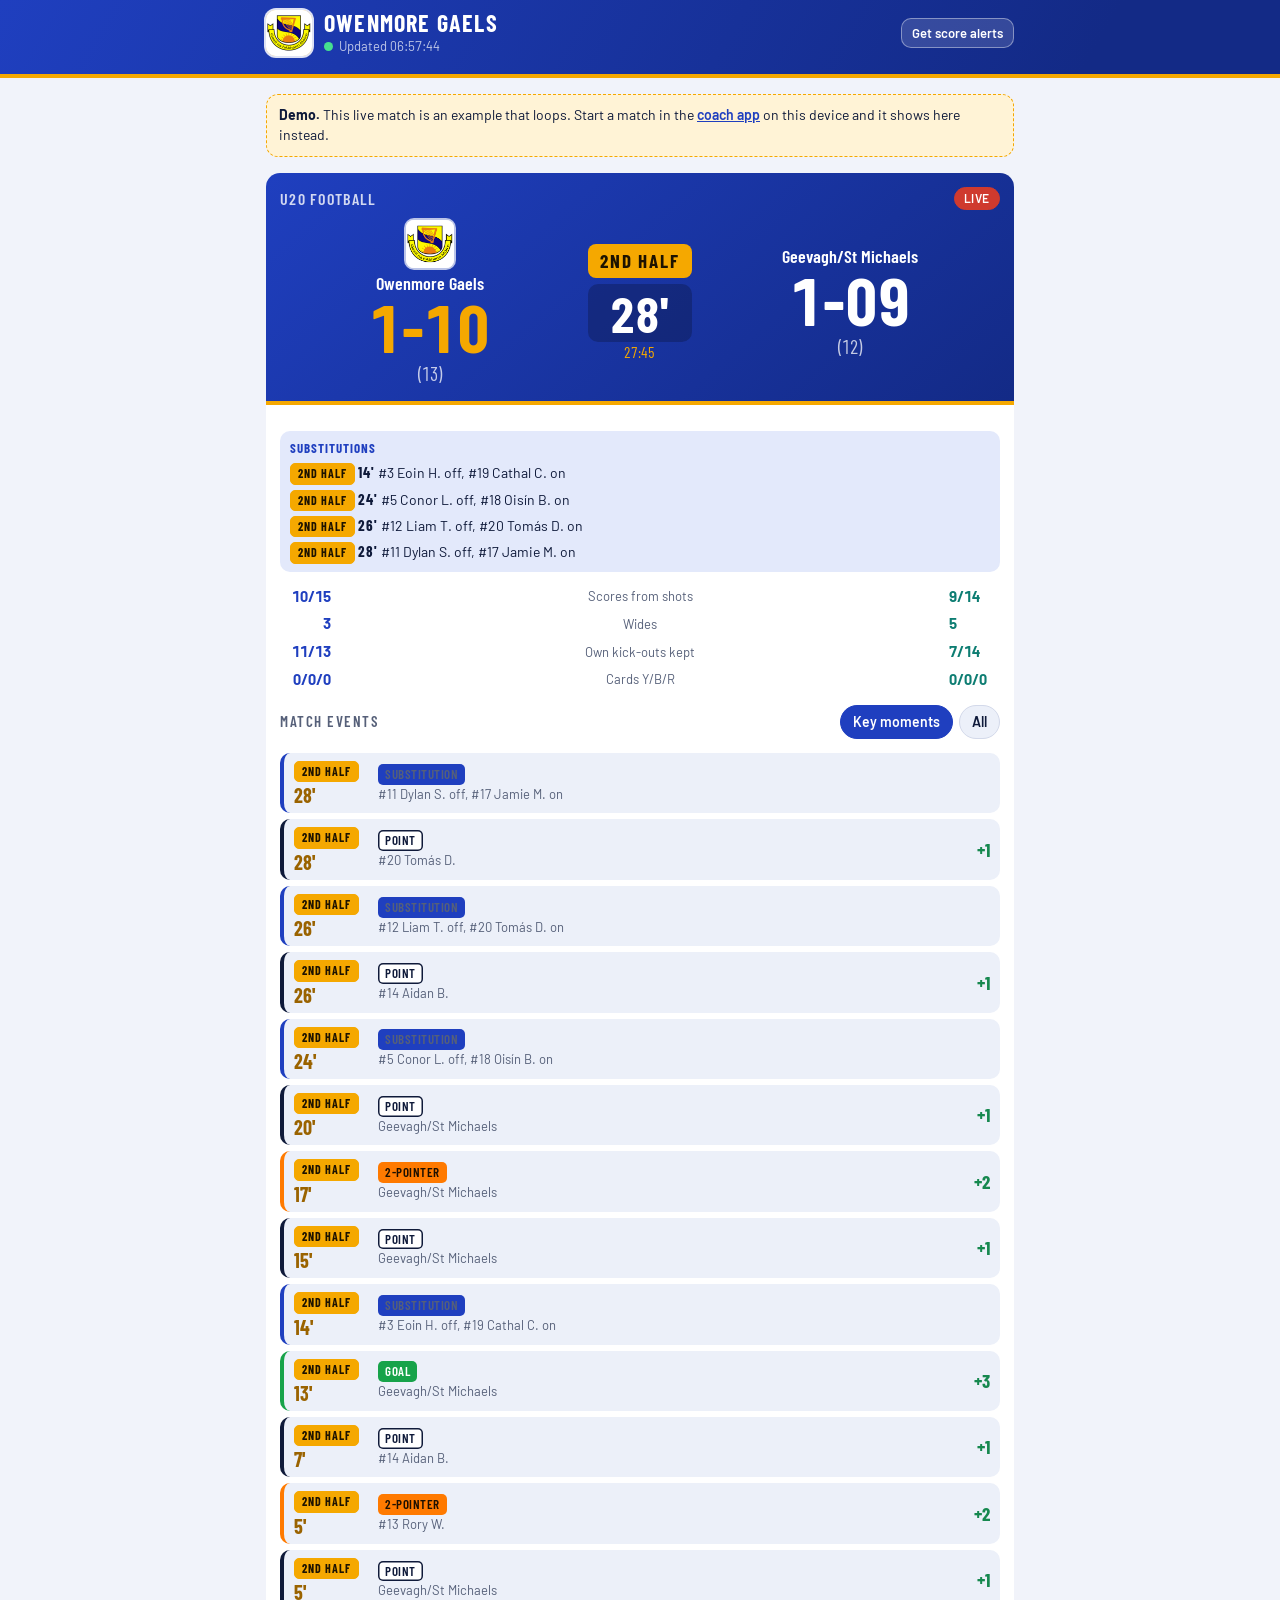
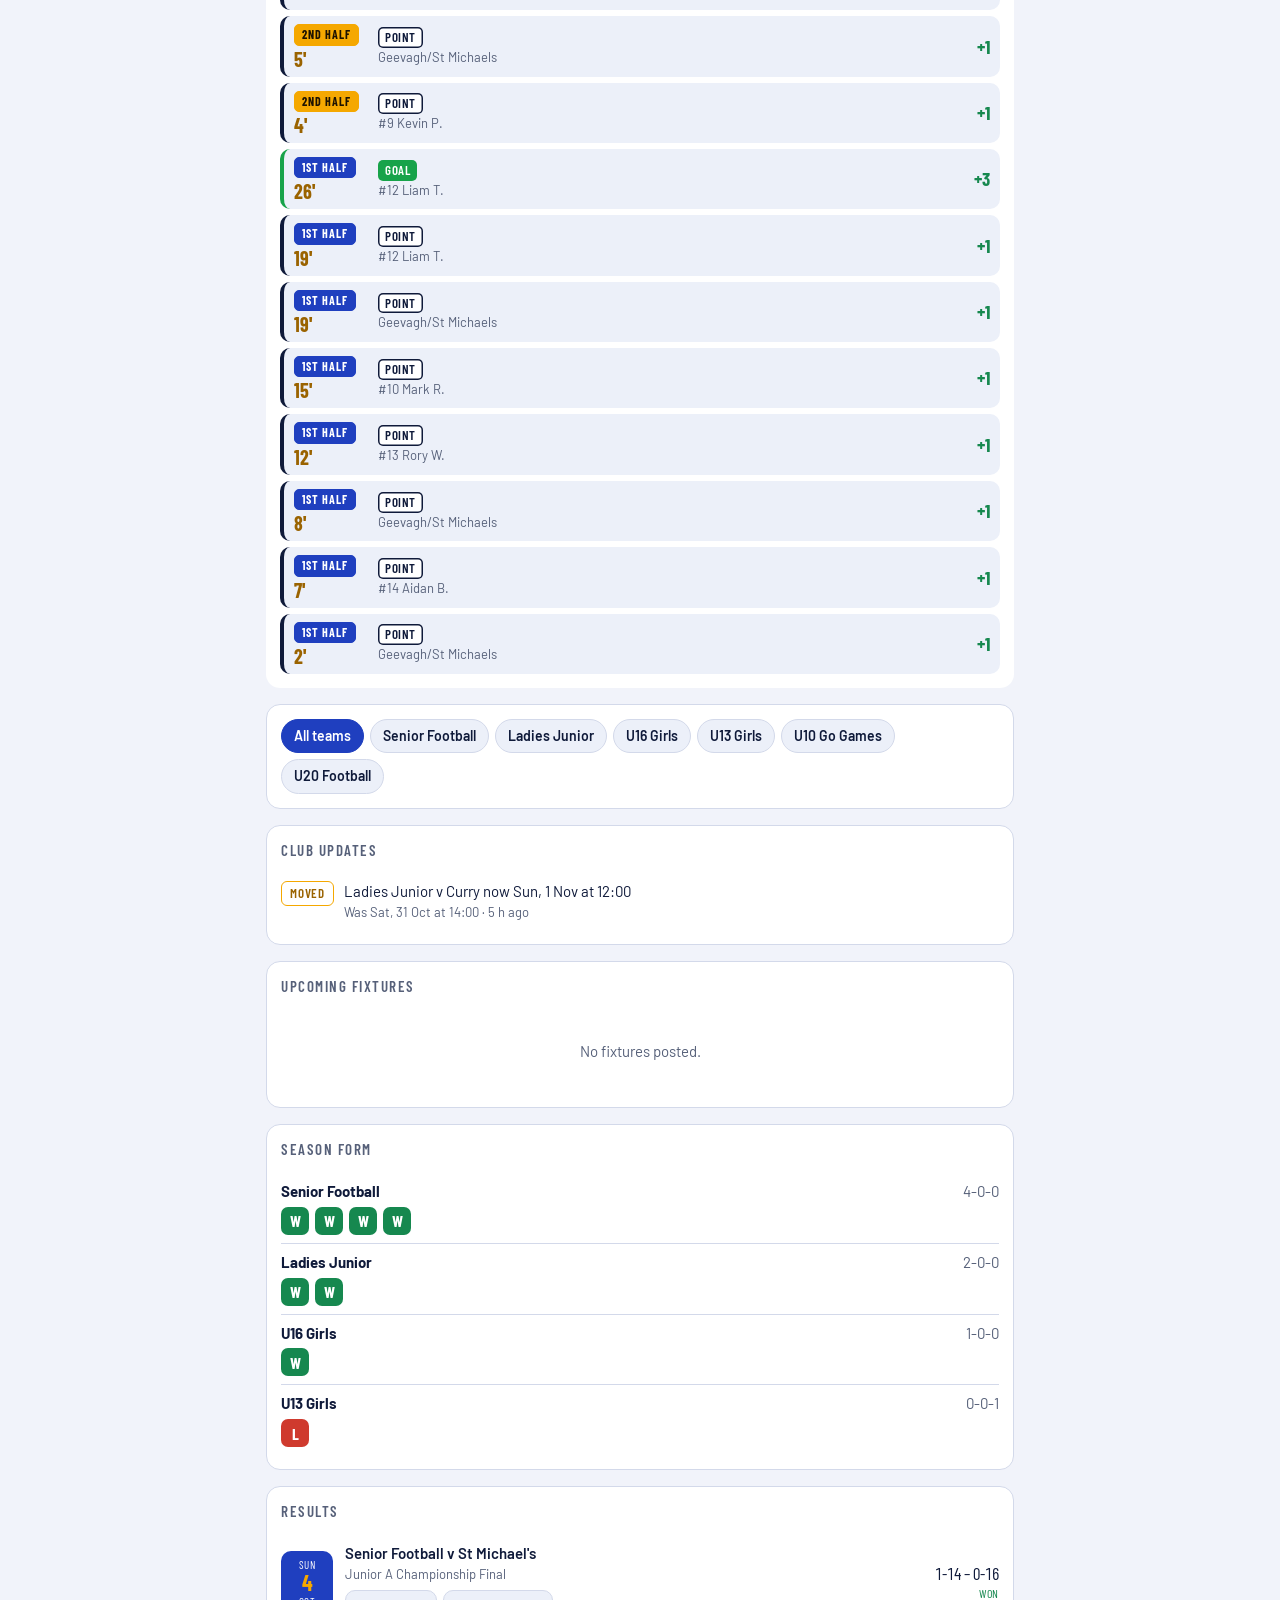
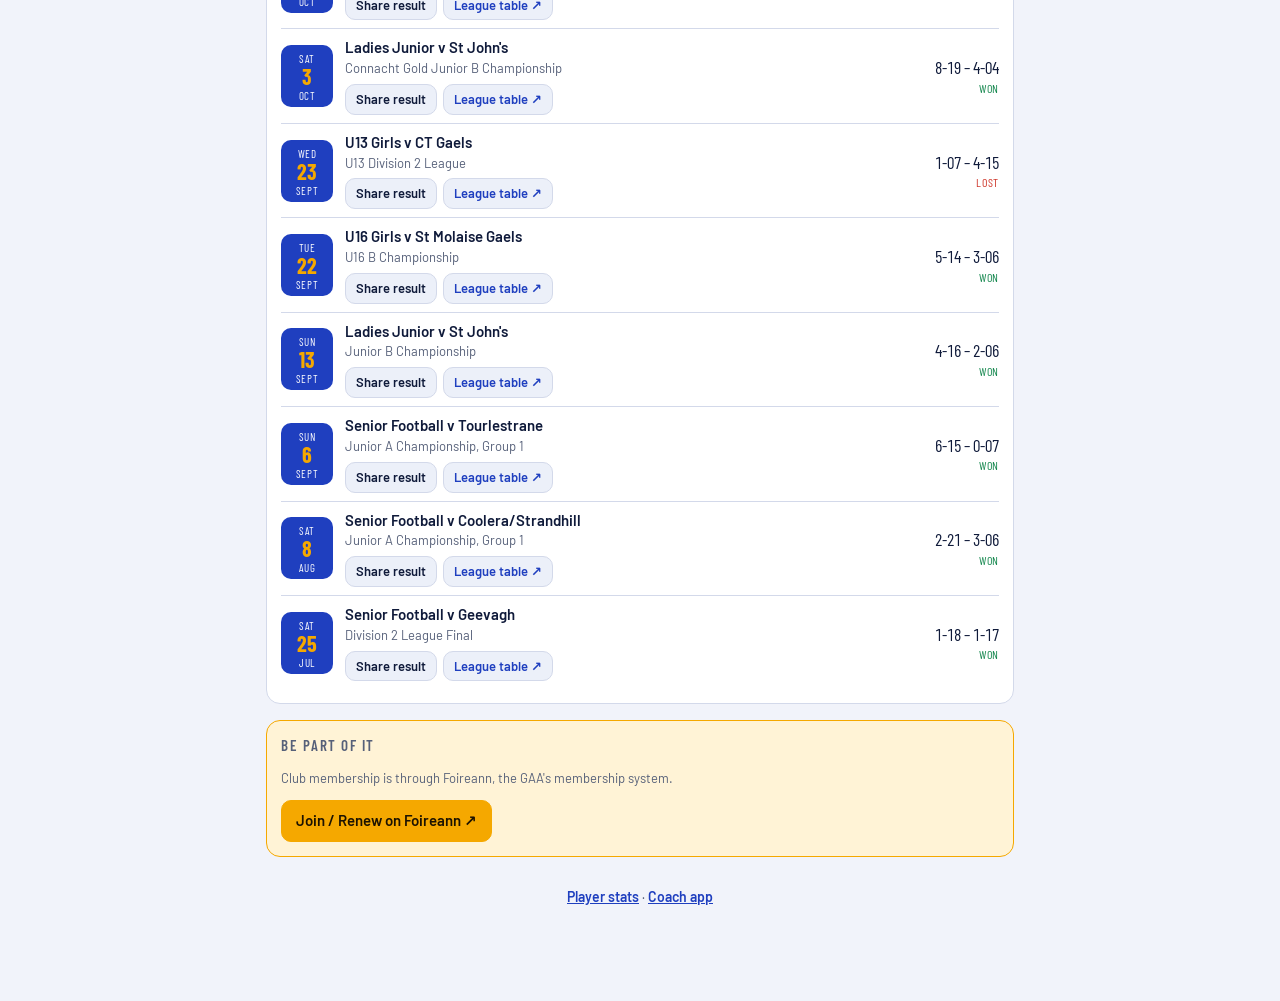
==== commit 3818a8b3: "Add files via upload" ====
--- a/public/live.html
+++ b/public/live.html
@@ -1,6 +1,6 @@
 <!doctype html><html lang="en"><head><meta charset="utf-8"><meta name="viewport" content="width=device-width,initial-scale=1,viewport-fit=cover"><meta name="theme-color" content="#132a86"><meta name="robots" content="noindex">
 <link rel="icon" type="image/png" href="favicon.png"><link rel="apple-touch-icon" href="apple-touch-icon.png"><link rel="manifest" href="manifest.webmanifest"><meta name="apple-mobile-web-app-capable" content="yes">
-<title>Owenmore Gaels Live</title>
+<title>Gaels Beo Live</title>
 <meta name="claude:viewport-fit-sides" content="cover">
 <link rel="preconnect" href="https://fonts.googleapis.com"><link rel="stylesheet" href="https://fonts.googleapis.com/css2?family=Barlow+Condensed:wght@500;600;700&family=Barlow:wght@400;500;600&display=swap">
 <style>html{-webkit-text-size-adjust:100%}body{margin:0}[hidden]{display:none!important}img{max-width:100%}:root{padding-top:env(safe-area-inset-top,0px);padding-bottom:env(safe-area-inset-bottom,0px)}
@@ -10,7 +10,7 @@
   --royal:#1f3fbf; --royal-2:#132a86; --royal-text:#1f3fbf; --royal-soft:#e3e9fb;
   --amber:#f5a800; --amber-ink:#1d1300; --amber-text:#9a6300; --amber-soft:#fff3d6;
   --them:#0d7d72; --good:#16884f; --bad:#cf3a2e; --card-y:#f2c200; --card-r:#cf3a2e; --card-b:#15171d;
-  --pitch:#e6ecfb; --pitch-line:#a8b6df; --on-band:#ffffff; --on-band-muted:rgba(255,255,255,.72);
+  --pitch:#e6ecfb; --pitch-line:#a8b6df; --goal:#17a34a; --pointc:#ffffff; --point-edge:#0f1a3a; --two:#ff7a00; --miss:#b0122c; --on-band:#ffffff; --on-band-muted:rgba(255,255,255,.72);
   --display:"Barlow Condensed","Arial Narrow",system-ui,sans-serif;
   --body:"Barlow",system-ui,-apple-system,"Segoe UI",sans-serif;
   --r:14px;
@@ -20,13 +20,13 @@
   --royal:#2f52d6; --royal-2:#14246a; --royal-text:#7e9bff; --royal-soft:#18245a;
   --amber:#ffb81f; --amber-ink:#1d1300; --amber-text:#ffc449; --amber-soft:#2e2510;
   --them:#33c4b2; --good:#3fd08a; --bad:#ff6a5e; --card-y:#ffd23f; --card-r:#ff6a5e; --card-b:#d4dae9;
-  --pitch:#0c1636; --pitch-line:#33478a; color-scheme:dark}}
+  --pitch:#0c1636; --pitch-line:#33478a; --goal:#2fc766; --pointc:#ffffff; --point-edge:#0f1a3a; --two:#ff8a1f; --miss:#ff4d78; color-scheme:dark}}
 :root[data-theme="dark"]{
   --bg:#070c1d; --surface:#0f1730; --surface2:#16203f; --line:#26335d; --fg:#e8ecf8; --muted:#98a3c4;
   --royal:#2f52d6; --royal-2:#14246a; --royal-text:#7e9bff; --royal-soft:#18245a;
   --amber:#ffb81f; --amber-ink:#1d1300; --amber-text:#ffc449; --amber-soft:#2e2510;
   --them:#33c4b2; --good:#3fd08a; --bad:#ff6a5e; --card-y:#ffd23f; --card-r:#ff6a5e; --card-b:#d4dae9;
-  --pitch:#0c1636; --pitch-line:#33478a; color-scheme:dark}
+  --pitch:#0c1636; --pitch-line:#33478a; --goal:#2fc766; --pointc:#ffffff; --point-edge:#0f1a3a; --two:#ff8a1f; --miss:#ff4d78; color-scheme:dark}
 *{box-sizing:border-box}
 body{background:var(--bg);color:var(--fg);font-family:var(--body);font-size:15px;line-height:1.45}
 body::before{content:"";position:fixed;inset:0 0 auto;height:env(safe-area-inset-top,0px);z-index:10;background:var(--royal-2)}
@@ -134,6 +134,26 @@
 .form .W{background:var(--good)} .form .L{background:var(--bad)} .form .D{background:var(--amber);color:var(--amber-ink)}
 .grid2{display:grid;grid-template-columns:repeat(auto-fit,minmax(min(100%,320px),1fr));gap:16px;align-items:start}
 .grid2>*{min-width:0}
+
+/* Score colour code: green goal, white point, orange 2-pointer, red miss */
+.pitch .dot-g{fill:var(--goal);stroke:#fff;stroke-width:2}
+.pitch .dot-s{fill:var(--pointc);stroke:var(--point-edge);stroke-width:1.8}
+.pitch .dot-2{fill:var(--two);stroke:#fff;stroke-width:1.8}
+.pitch .dot-m{fill:var(--miss);stroke:#fff;stroke-width:1.5}
+.pkey .g{background:var(--goal);border:2px solid #fff;box-shadow:0 0 0 1px var(--line)}
+.pkey .s{background:var(--pointc);border:1.5px solid var(--point-edge)}
+.pkey .two{background:var(--two);border:2px solid #fff;box-shadow:0 0 0 1px var(--line)}
+.pkey .m{background:var(--miss);border:2px solid #fff;box-shadow:0 0 0 1px var(--line)}
+.tag.goal{background:var(--goal)!important;color:#fff!important}
+.tag.point{background:var(--pointc)!important;color:#0f1a3a!important;box-shadow:inset 0 0 0 1.5px var(--point-edge)}
+.tag.two{background:var(--two)!important;color:#1d1000!important}
+.tag.wide,.tag.short,.tag.saved{background:var(--miss)!important;color:#fff!important}
+.ev.t-goal{border-left-color:var(--goal)!important}.ev.t-point{border-left-color:var(--point-edge)!important}.ev.t-two{border-left-color:var(--two)!important}.ev.t-wide,.ev.t-short,.ev.t-saved{border-left-color:var(--miss)!important}
+
+.pitch .dot-x path{stroke:var(--miss);stroke-width:3;stroke-linecap:round;fill:none;filter:drop-shadow(0 0 1px #fff)}
+.pkey .m{background:none!important;border:0!important;box-shadow:none!important;position:relative}
+.pkey .m::before,.pkey .m::after,.dotk.m::before,.dotk.m::after{content:"";position:absolute;left:50%;top:50%;width:13px;height:3px;background:var(--miss);border-radius:2px}
+.pkey .m::before,.dotk.m::before{transform:translate(-50%,-50%) rotate(45deg)} .pkey .m::after,.dotk.m::after{transform:translate(-50%,-50%) rotate(-45deg)}
 /* Parents' page */
 .top-in{padding-block:10px}
 .banner{background:var(--amber-soft);border:1px dashed var(--amber);border-radius:12px;padding:10px 12px;font-size:14px}
@@ -279,7 +299,7 @@
 /* ===== Owenmore Gaels demo: shared model + example season =====
    Real 2026 results (scorelines, dates, opponents, venues). Players, Foireann numbers and the
    events behind each score are invented examples generated to add up to the real scores. */
-const DEMO_KEY='owenmore-gaels-demo-v2', DEMO_VER=5;
+const DEMO_KEY='owenmore-gaels-demo-v2', DEMO_VER=6;
 const esc=s=>String(s??'').replace(/[&<>"']/g,c=>({'&':'&amp;','<':'&lt;','>':'&gt;','"':'&quot;',"'":'&#39;'}[c]));
 const pad=n=>String(n).padStart(2,'0');
 const mmss=s=>{s=Math.max(0,Math.floor(s));return pad(Math.floor(s/60))+':'+pad(s%60)};
@@ -287,7 +307,7 @@
 
 const OG={};
 OG.LABEL={goal:'Goal',point:'Point',two:'2-pointer',wide:'Wide',short:'Dropped short',saved:'Saved / blocked',w45:'45 won',
-  fwon:'Free won',fcon:'Free conceded',kow:'Our kick-out won',kol:'Our kick-out lost',okw:'Their kick-out won',okl:'Their kick-out lost',
+  fwon:'Free won',fcon:'Free conceded',kow:'Kick-out won',kol:'Kick-out lost',okw:'Their kick-out won',okl:'Their kick-out lost',
   tow:'Turnover won',tol:'Turnover lost',save:'Save',yellow:'Yellow card',black:'Black card',red:'Red card',sub:'Substitution',bloodret:'Blood sub return',note:'Note'};
 OG.PTS={goal:3,point:1,two:2};
 OG.SHOTS=['goal','point','two','wide','short','saved'];
@@ -373,7 +393,9 @@
 OG.tally=(r,e,m)=>{if(e.type in r)r[e.type]++;
   if(OG.SHOTS.includes(e.type)){if(e.src==='45'){r.t45++;if(OG.PTS[e.type])r.s45++}if(e.type==='two'||OG.outsideArc(e,m))r.twoAtt++}
   if(OG.PTS[e.type]){r.pts+=OG.PTS[e.type];if(e.type==='goal')r.scoreG++;else r.scoreP+=OG.PTS[e.type];if(e.src==='free')r.fromFree++;if(e.src==='45')r.from45++;if(e.src==='pen')r.fromPen++}};
-OG.summary=(m,side)=>{const r=OG.blank();for(const e of m.events)if(e.side===side)OG.tally(r,e,m);
+// A turnover won by one team is a turnover lost by the other; their kick-out lost is one we won.
+OG.cross=(r,e)=>{if(e.type==='kow')r.okl++;else if(e.type==='kol')r.okw++;else if(e.type==='tow')r.tol++;else if(e.type==='tol')r.tow++;else if(e.type==='okw')r.kol++;else if(e.type==='okl')r.kow++};
+OG.summary=(m,side)=>{const r=OG.blank();for(const e of m.events){if(e.side===side)OG.tally(r,e,m);else OG.cross(r,e)}
   return{scores:r.goal+r.point+r.two,shots:OG.SHOTS.reduce((a,t)=>a+r[t],0),wide:r.wide,tow:r.tow,tol:r.tol,kow:r.kow,kol:r.kol,okw:r.okw,okl:r.okl,fwon:r.fwon,fcon:r.fcon,y:r.yellow,b:r.black,r:r.red,save:r.save}};
 
 /* ----- match report ----- */
@@ -485,7 +507,7 @@
       const op=et?res.et.them:[res.them[0]-(hasET?res.et.them[0]:0),res.them[1]-(hasET?res.et.them[1]:0)];
       let twos=t.arc?Math.min(Math.floor(sp[1]/2),et?1:Math.floor(R()*4)):0;let ones=sp[1]-2*twos;
       for(let i=0;i<sp[0];i++){const w=pickTime(et);const pen=R()<.12;add(Object.assign({side:'us',type:'goal',src:pen?'pen':'play',pid:pen?taker(w.per,w.sec):wpick(w.per,w.sec,'att')},w,pen?{lx:40,ly:11}:loc(5,14)))}
-      for(let i=0;i<twos;i++){const w=pickTime(et);const k=R();if(k<.2&&!et){add(Object.assign({side:'us',type:'w45'},w));add(Object.assign({side:'us',type:'two',pid:t.id+'-p1',src:'45',lx:R()<.5?14:66,ly:45},w,{sec:w.sec+20}))}else add(Object.assign({side:'us',type:'two',src:k<.5||et?'free':'play'},w,{pid:k<.5||et?taker(w.per,w.sec):wpick(w.per,w.sec,'att')},loc(41,47)))}
+      for(let i=0;i<twos;i++){const w=pickTime(et);const k=R();if(k<.2&&!et){add(Object.assign({side:'us',type:'two',pid:t.id+'-p1',src:'45',lx:R()<.5?14:66,ly:45},w,{sec:w.sec+20}))}else add(Object.assign({side:'us',type:'two',src:k<.5||et?'free':'play'},w,{pid:k<.5||et?taker(w.per,w.sec):wpick(w.per,w.sec,'att')},loc(41,47)))}
       for(let i=0;i<ones;i++){const w=pickTime(et);const k=R(),src=k<.3?'free':k<.38?'mark':'play';add(Object.assign({side:'us',type:'point',src},w,{pid:src==='free'?taker(w.per,w.sec):wpick(w.per,w.sec,'att')},loc(src==='free'?18:12,src==='free'?36:38)))}
       const otwo=t.arc?Math.min(Math.floor(op[1]/2),Math.floor(R()*3)):0;
       for(let i=0;i<op[0];i++)add(Object.assign({side:'them',type:'goal'},pickTime(et)));
@@ -495,11 +517,11 @@
       for(let i=0,k=Math.round(sc*.4+R()*3);i<k;i++){const w=pickTime(et);const fr=R()<.25;add(Object.assign({side:'us',type:R()<.8?'wide':R()<.5?'short':'saved',src:fr?'free':'play'},w,{pid:fr?taker(w.per,w.sec):wpick(w.per,w.sec,'att')},loc(14,44)))}
       for(let i=0,k=Math.round((op[0]+op[1])*.5+R()*2);i<k;i++)add(Object.assign({side:'them',type:'wide'},pickTime(et)));
     }
-    const t45miss=Math.floor(R()*3);for(let i=0;i<t45miss;i++){const w=pickTime(false);add(Object.assign({side:'us',type:'w45'},w));add(Object.assign({side:'us',type:R()<.6?'wide':'short',pid:t.id+'-p1',src:'45',lx:R()<.5?14:66,ly:45},w,{sec:w.sec+20}))}
+    const t45miss=Math.floor(R()*3);for(let i=0;i<t45miss;i++){const w=pickTime(false);add(Object.assign({side:'us',type:R()<.6?'wide':'short',pid:t.id+'-p1',src:'45',lx:R()<.5?14:66,ly:45},w,{sec:w.sec+20}))}
     const many=(type,lo,hi,who)=>{for(let i=0,k=lo+Math.floor(R()*(hi-lo+1));i<k;i++){const w=pickTime(false);add(Object.assign({side:'us',type},w,who?{pid:R()<.7?wpick(w.per,w.sec,who):null}:{}))}};
-    many('tow',7,14,'any');many('tol',5,11,'any');many('fwon',7,13,'att');many('fcon',5,11,'any');
-    many('kow',9,16);many('kol',2,6);many('okw',3,8);many('okl',7,12);
-    for(let i=0,k=1+Math.floor(R()*3);i<k;i++){const w=pickTime(false);add(Object.assign({side:'us',type:'save',pid:t.id+'-p1'},w))}
+    many('tow',7,14,'any');many('tol',4,8,'any');many('kow',9,16);many('kol',2,6);
+    const them=(type,lo,hi)=>{for(let i=0,k=lo+Math.floor(R()*(hi-lo+1));i<k;i++)add(Object.assign({side:'them',type},pickTime(false)))};
+    them('kow',7,12);them('kol',3,8);them('tow',1,4);
     const rule=OG.sinbinRule(t);
     if(rule&&rule.card!=='yellow')for(let i=0,k=Math.floor(R()*2);i<k;i++){const w=pickTime(false);add(Object.assign({side:'us',type:'yellow',pid:wpick(w.per,w.sec,'any')},w))}
     if(res.sinbin&&rule){const w={per:1,sec:Math.floor(500+R()*600)};add(Object.assign({side:'us',type:rule.card,pid:wpick(w.per,w.sec,'any'),sinbin:rule.secs},w));const w2={per:2,sec:Math.floor(400+R()*600)};add(Object.assign({side:'them',type:rule.card,sinbin:rule.secs},w2))}
@@ -528,7 +550,7 @@
     if(r.edit){const e=m.events.find(x=>x.side==='us'&&x.type==='point'&&x.pid);if(e){const was=OG.fullName(t,e.pid);const other=t.players[13].id;if(other!==e.pid){e.pid=other;m.audit.push({at:e.at+3600e3,who:'Pádraig',action:`Changed scorer of point at ${OG.minOf(e.sec,t.half)} (${OG.perShort(e.per)}) from ${was} to ${OG.fullName(t,other)}`})}}}
     m.audit.push({at:Date.parse(r.date+'T'+r.time+':00Z')+(g.hasET?100:80)*60e3,who:scorer?scorer.name:'Coach',action:'Finished match'});
     fx.matchId=m.id;if(!r.gogames)fx.result={us:OG.score(m,'us'),them:OG.score(m,'them')};S.fixtures.push(fx);S.matches.push(m)});
-  DEMO_UPCOMING.forEach((u,i)=>{const f=Object.assign({id:'fx-u'+i,teamId:u.t,status:'upcoming',createdAt:Date.now()-3*86400e3},u);delete f.t;if(u.prev)f.changedAt=Date.now()-5*3600e3;S.fixtures.push(f)});
+  DEMO_UPCOMING.forEach((u,i)=>{const f=Object.assign({id:'fx-u'+i,teamId:u.t,status:'upcoming',createdAt:Date.now()-3*86400e3},u);delete f.t;if(f.scorer)f.pin=String(4821+i*1379).slice(-4);if(u.prev)f.changedAt=Date.now()-5*3600e3;S.fixtures.push(f)});
   return S;
 }
 function loadDemo(){try{const s=JSON.parse(localStorage.getItem(DEMO_KEY)||'null');if(s&&s.v===5&&s.demoVer===DEMO_VER)return s}catch(e){}return buildDemo()}
@@ -660,7 +682,7 @@
         ${row(u.y+(black?'/'+u.b:'')+'/'+u.r,'Cards Y/'+(black?'B/':'')+'R',t.y+(black?'/'+t.b:'')+'/'+t.r)}
       </div>
       <div class="ph"><h3>Match events</h3><div class="seg"><button data-mode="key" data-mid="${esc(m.id)}" aria-pressed="${show==='key'}">Key moments</button><button data-mode="all" data-mid="${esc(m.id)}" aria-pressed="${show==='all'}">All</button></div></div>
-      <div class="evs">${evs.length?evs.map(e=>`<div class="ev ${e.side}${e.pts&&e.side==='us'?' sc':''}"><div class="t">${halfTag(e.per)}<b>${isPlaying(e.per)?OG.minOf(e.sec,e.per<=2?m.half:m.etHalf):''}</b></div>
+      <div class="evs">${evs.length?evs.map(e=>`<div class="ev ${e.side} t-${esc(e.type)}${e.pts&&e.side==='us'?' sc':''}"><div class="t">${halfTag(e.per)}<b>${isPlaying(e.per)?OG.minOf(e.sec,e.per<=2?m.half:m.etHalf):''}</b></div>
         <div class="w"><span class="tag ${esc(e.type)}">${esc(e.label)}</span>${e.src?' <small>'+esc(e.src)+'</small>':''}${e.sinbin?' <small>sin-bin</small>':''}<span>${esc(e.side==='them'?m.opp:(e.who||m.club))}</span></div>
         <div class="p">${e.pts?'+'+e.pts:''}</div></div>`).join(''):'<p class="empty">Nothing yet.</p>'}</div>`}
     </div></article>`;
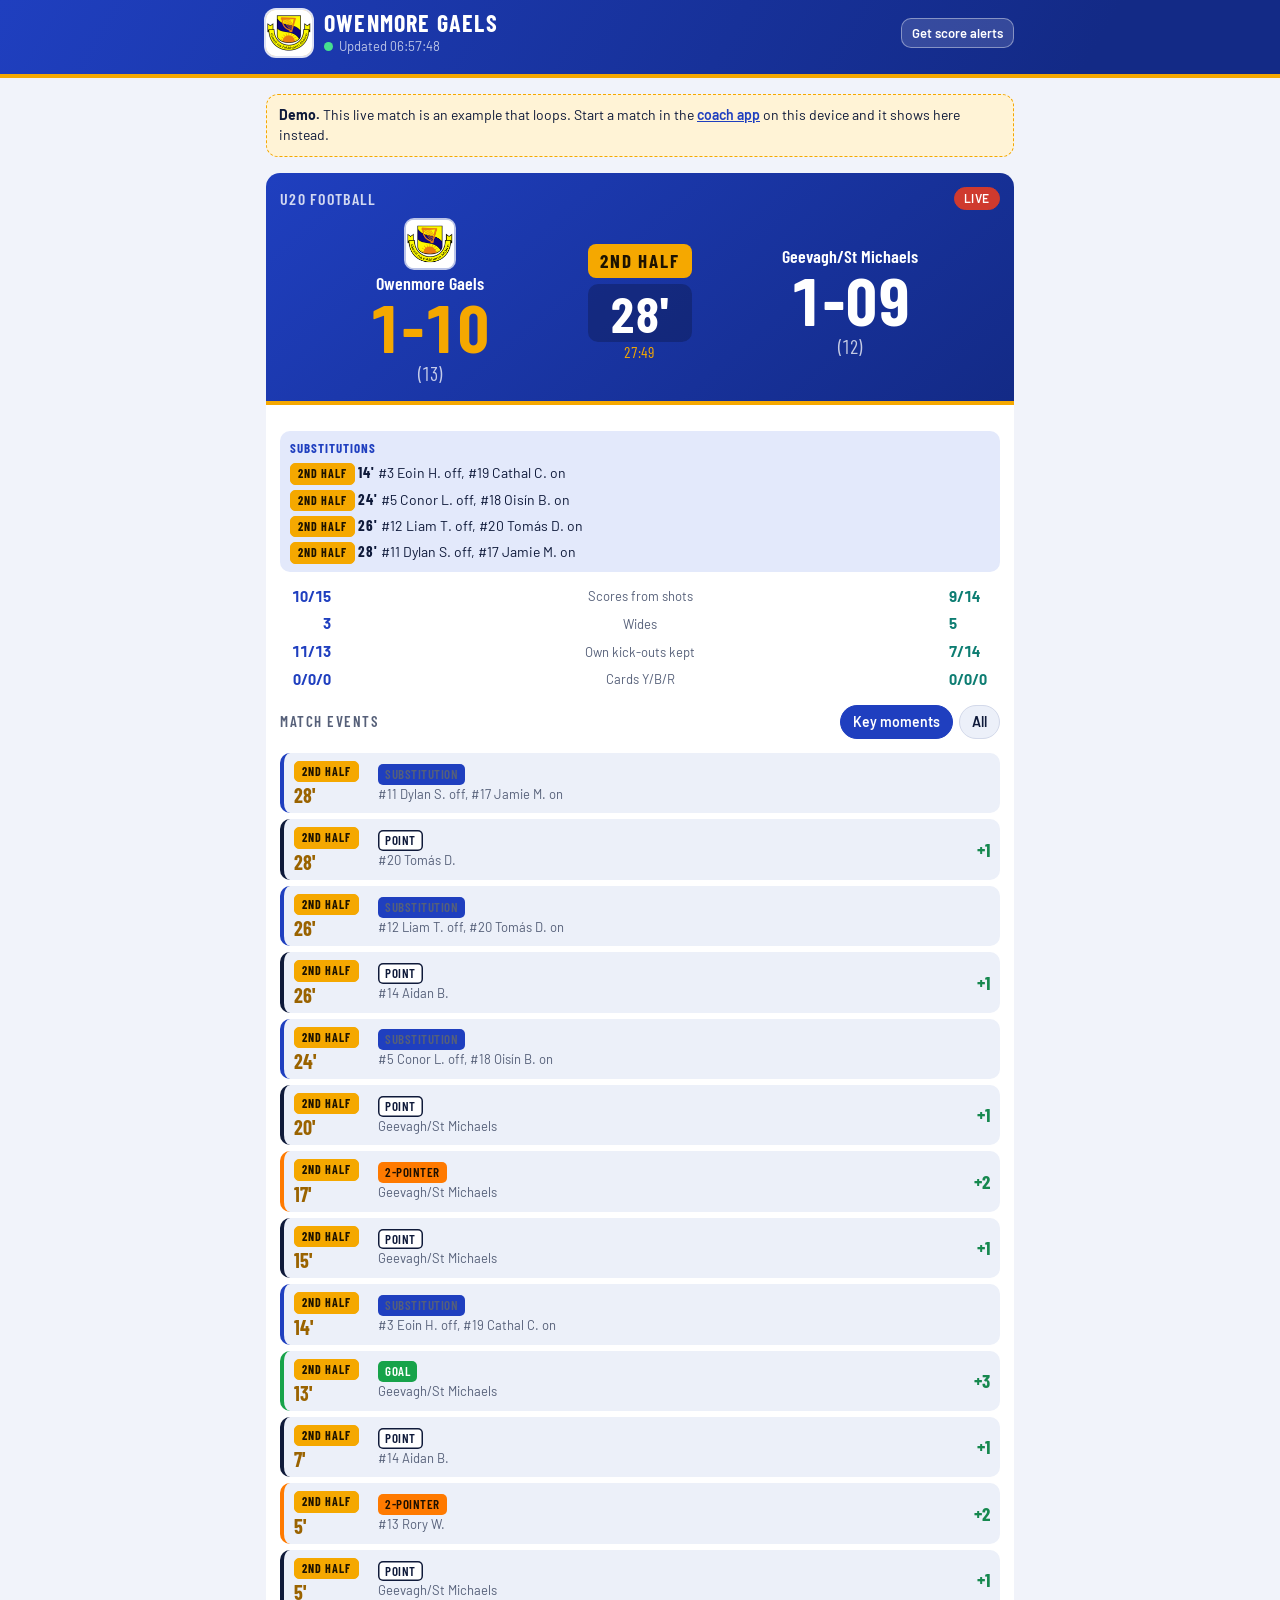
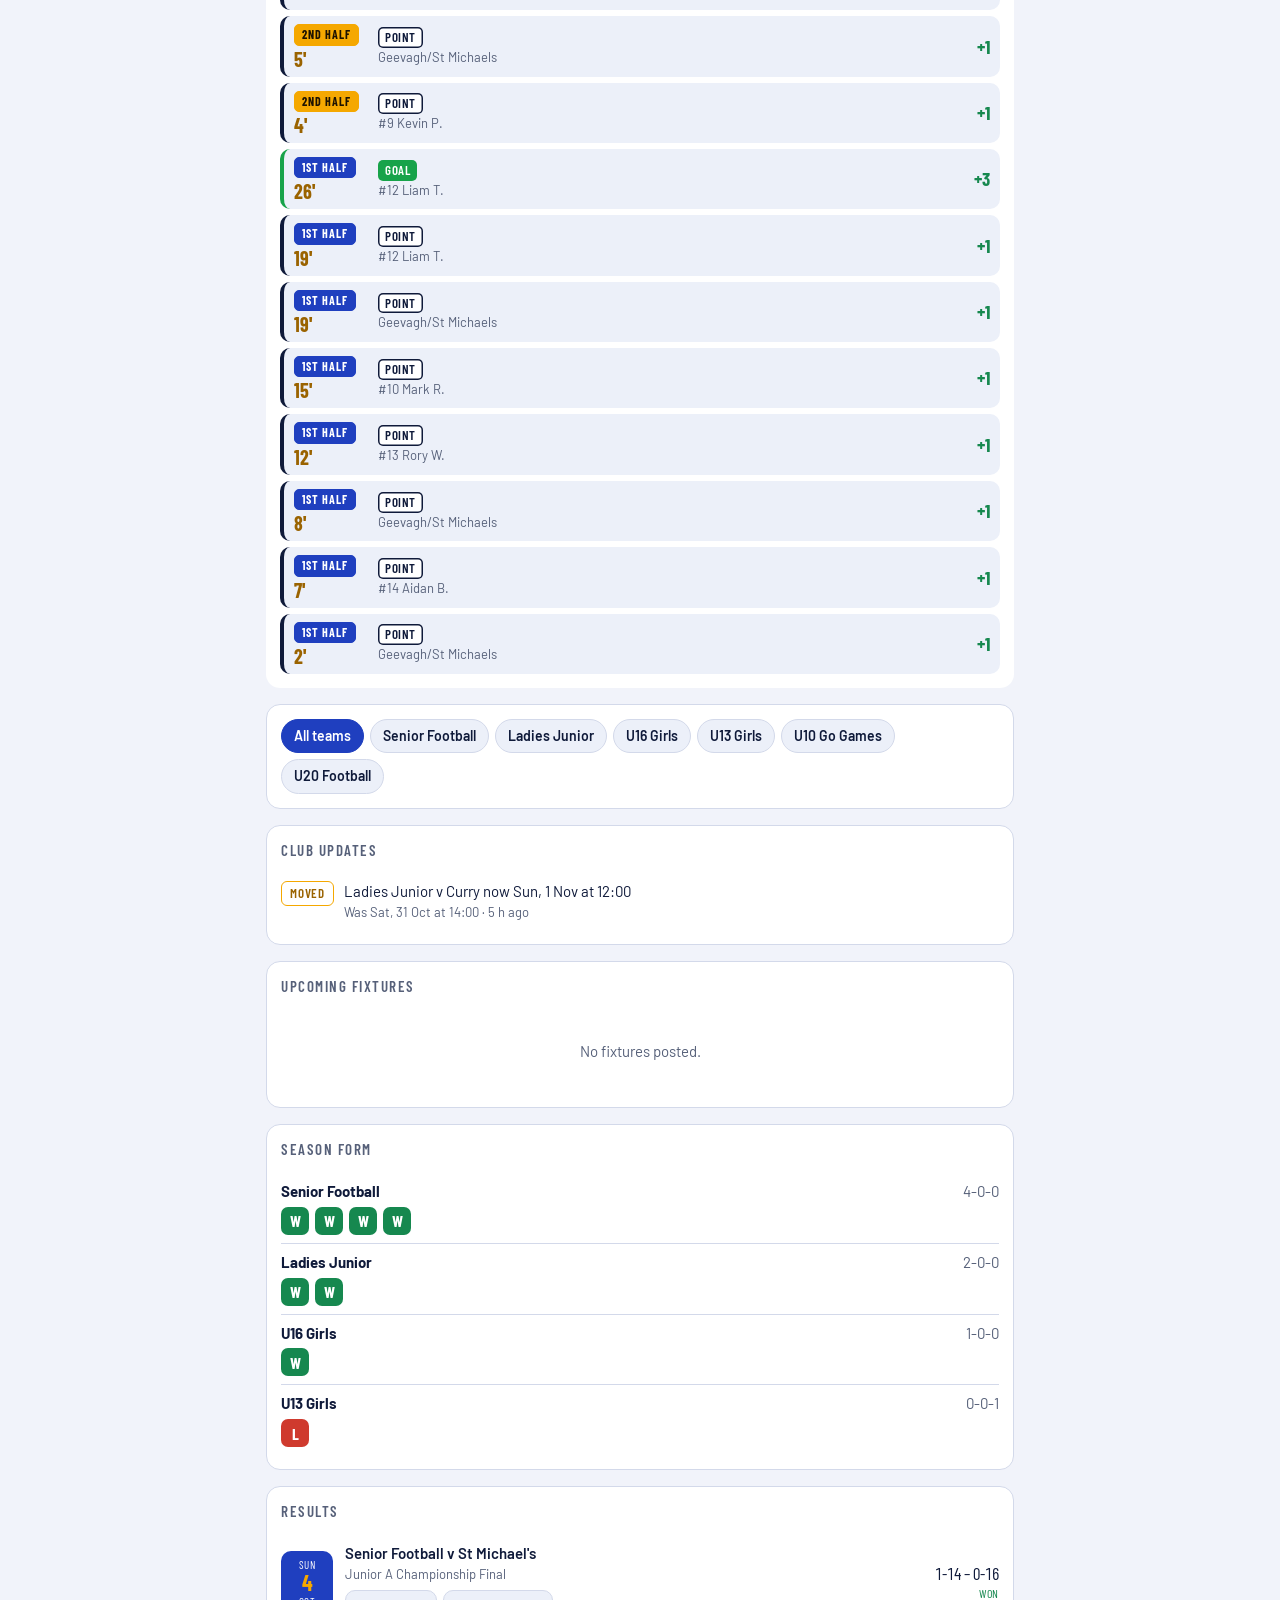
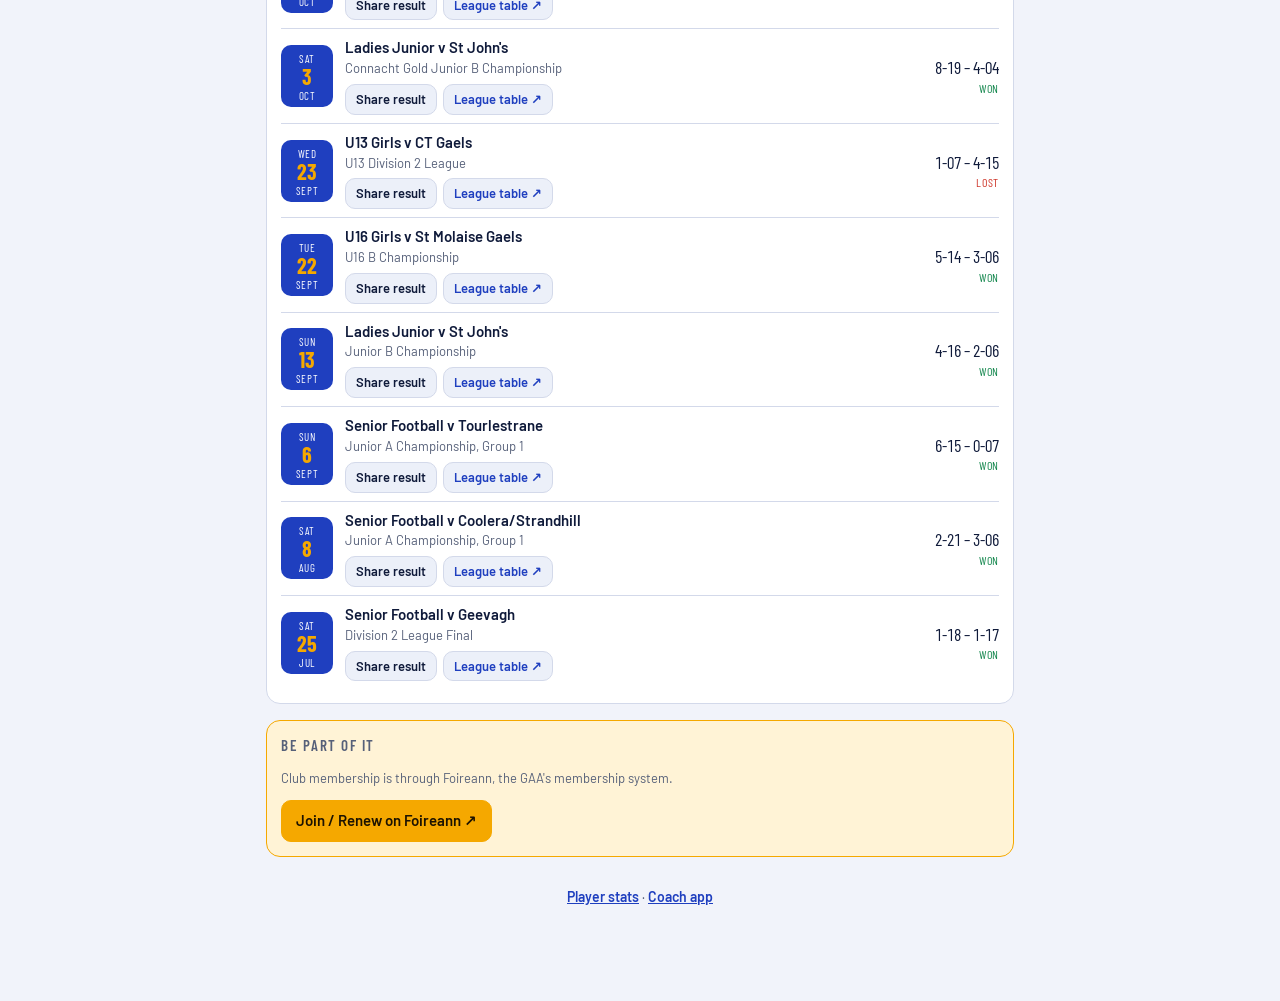
==== commit 52ab55ab: "Installable app: per-page manifests, install button, iPhone tip - Separate manifests for coach/score" ====
--- a/public/live.html
+++ b/public/live.html
@@ -1,10 +1,10 @@
 <!doctype html><html lang="en"><head><meta charset="utf-8"><meta name="viewport" content="width=device-width,initial-scale=1,viewport-fit=cover"><meta name="theme-color" content="#132a86"><meta name="robots" content="noindex">
-<link rel="icon" type="image/png" href="favicon.png"><link rel="apple-touch-icon" href="apple-touch-icon.png"><link rel="manifest" href="manifest.webmanifest"><meta name="apple-mobile-web-app-capable" content="yes">
+<link rel="icon" type="image/png" href="favicon.png"><link rel="apple-touch-icon" href="apple-touch-icon.png"><link rel="manifest" href="live.webmanifest"><meta name="apple-mobile-web-app-capable" content="yes"><meta name="mobile-web-app-capable" content="yes"><meta name="apple-mobile-web-app-status-bar-style" content="black-translucent"><meta name="apple-mobile-web-app-title" content="Gaels Beo Live">
 <title>Gaels Beo Live</title>
 <meta name="claude:viewport-fit-sides" content="cover">
 <link rel="preconnect" href="https://fonts.googleapis.com"><link rel="stylesheet" href="https://fonts.googleapis.com/css2?family=Barlow+Condensed:wght@500;600;700&family=Barlow:wght@400;500;600&display=swap">
 <style>html{-webkit-text-size-adjust:100%}body{margin:0}[hidden]{display:none!important}img{max-width:100%}:root{padding-top:env(safe-area-inset-top,0px);padding-bottom:env(safe-area-inset-bottom,0px)}
-/* Owenmore Gaels shared theme: royal blue band + amber accents. Layout: blue header band with badge, one working column of panels. */
+/* Shared theme (default club colours: royal blue band + amber accents; club colours are a setting). Layout: coloured header band with badge, one working column of panels. */
 :root{
   --bg:#f1f3fa; --surface:#ffffff; --surface2:#ecf0f9; --line:#d3d9ea; --fg:#0f1a3a; --muted:#566079;
   --royal:#1f3fbf; --royal-2:#132a86; --royal-text:#1f3fbf; --royal-soft:#e3e9fb;
@@ -154,6 +154,14 @@
 .pkey .m{background:none!important;border:0!important;box-shadow:none!important;position:relative}
 .pkey .m::before,.pkey .m::after,.dotk.m::before,.dotk.m::after{content:"";position:absolute;left:50%;top:50%;width:13px;height:3px;background:var(--miss);border-radius:2px}
 .pkey .m::before,.dotk.m::before{transform:translate(-50%,-50%) rotate(45deg)} .pkey .m::after,.dotk.m::after{transform:translate(-50%,-50%) rotate(-45deg)}
+
+/* Install app (pwa.js): header button + one-time iPhone tip */
+.instbtn{background:var(--amber)!important;border-color:var(--amber)!important;color:var(--amber-ink)!important;flex:none;margin-left:auto}
+.instbtn + .bellbtn{margin-left:0}
+.iostip{position:fixed;left:0;right:0;bottom:0;z-index:50;padding:0 max(16px,env(safe-area-inset-left,0px)) calc(12px + env(safe-area-inset-bottom,0px))}
+.iostip-in{max-width:520px;margin:0 auto;display:flex;align-items:center;gap:10px;background:var(--surface);color:var(--fg);border:1px solid var(--line);border-top:4px solid var(--amber);border-radius:var(--r);padding:12px 14px;box-shadow:0 8px 28px rgba(0,0,0,.28)}
+.iostip-in p{margin:0;flex:1;font-size:14px}
+.iostip-ic{width:26px;height:26px;flex:none;color:var(--royal-text)}
 /* Parents' page */
 .top-in{padding-block:10px}
 .banner{background:var(--amber-soft);border:1px dashed var(--amber);border-radius:12px;padding:10px 12px;font-size:14px}
@@ -236,7 +244,7 @@
 </style>
 </head><body>
 <header class="top"><div class="top-in">
-  <div class="brand"><div class="badge" id="badge" aria-hidden="true"><img src="badge.png" alt=""></div><div class="bt"><h1 id="club">Owenmore Gaels</h1><small><span id="dot" class="ldot" data-s="wait"></span><span id="upd" class="upd">Loading…</span></small></div>
+  <div class="brand"><div class="badge" id="badge" aria-hidden="true"><img src="badge.png" alt=""></div><div class="bt"><h1 id="club"></h1><small><span id="dot" class="ldot" data-s="wait"></span><span id="upd" class="upd">Loading…</span></small></div>
   <button id="notify" class="btn sm bellbtn" aria-pressed="false">Get score alerts</button></div>
 </div></header>
 <main>
@@ -789,7 +797,65 @@
 window.addEventListener('storage',e=>{if(e.key===DEMO_KEY)poll()});
 document.addEventListener('visibilitychange',()=>{if(document.visibilityState==='visible')poll()});
 setInterval(()=>{if(document.visibilityState==='visible')poll()},3000);
-try{if('serviceWorker' in navigator&&location.protocol==='https:'&&window.top===window.self)navigator.serviceWorker.register('sw.js').catch(()=>{})}catch(e){}
+
 poll();
+/* ========== installable app (PWA) ==========
+   Shared by every page. Each page links its own manifest (built by build.sh) so the scorer/coach app,
+   the public live page and the player page install separately, each opening on its own start page.
+   - Android/Chrome/Edge: an "Install app" button appears in the header when the browser offers its
+     install prompt (beforeinstallprompt), and disappears once installed.
+   - iPhone/iPad Safari: no install prompt exists, so a one-time tip says "Tap Share, then Add to Home Screen".
+   - Already running from the home screen: nothing is shown. */
+(function(){
+  const inFrame=(()=>{try{return window.top!==window.self}catch(e){return true}})();
+  const standalone=()=>{try{return matchMedia('(display-mode: standalone)').matches||matchMedia('(display-mode: fullscreen)').matches||navigator.standalone===true}catch(e){return false}};
+  const page=(location.pathname.split('/').pop()||'index').replace(/\.html$/,'')||'index';
+  const store={get(k){try{return localStorage.getItem(k)}catch(e){return null}},set(k,v){try{localStorage.setItem(k,v)}catch(e){}}};
+  const IOS_KEY='pwa-ios-tip-'+page;
+  let deferred=null;
+
+  function button(){
+    let b=document.getElementById('installbtn');
+    if(b)return b;
+    const host=document.querySelector('.top .brand');if(!host)return null;
+    b=document.createElement('button');b.id='installbtn';b.type='button';b.className='btn sm instbtn';b.hidden=true;
+    b.textContent='Install app';b.setAttribute('aria-label','Install this app on your home screen');
+    b.addEventListener('click',async()=>{
+      if(!deferred)return;
+      b.disabled=true;
+      try{deferred.prompt();await deferred.userChoice}catch(e){}
+      deferred=null;b.disabled=false;b.hidden=true; // the prompt can only be used once; Chrome fires a fresh event if offered again
+    });
+    host.appendChild(b);
+    return b;
+  }
+  function hideAll(){const b=document.getElementById('installbtn');if(b)b.hidden=true;const t=document.getElementById('iostip');if(t)t.remove()}
+
+  window.addEventListener('beforeinstallprompt',e=>{
+    e.preventDefault(); // use our own button instead of Chrome's mini-infobar
+    if(standalone()||inFrame)return;
+    deferred=e;const b=button();if(b)b.hidden=false;
+  });
+  window.addEventListener('appinstalled',()=>{deferred=null;hideAll()});
+  try{matchMedia('(display-mode: standalone)').addEventListener('change',ev=>{if(ev.matches)hideAll()})}catch(e){}
+
+  function iosTip(){
+    const ua=navigator.userAgent||'';
+    const ios=/iPhone|iPad|iPod/.test(ua)||(navigator.platform==='MacIntel'&&navigator.maxTouchPoints>1);
+    if(!ios||standalone()||inFrame||store.get(IOS_KEY))return;
+    // Only Safari can add to the home screen on older iOS; other iOS browsers get the same tip from iOS 16.4 on.
+    store.set(IOS_KEY,'1'); // one-time: never shown again on this page, even if not dismissed
+    const d=document.createElement('div');d.id='iostip';d.className='iostip';d.setAttribute('role','note');
+    d.innerHTML='<div class="iostip-in"><svg class="iostip-ic" viewBox="0 0 24 24" aria-hidden="true"><path d="M12 3v12M7.5 7.5 12 3l4.5 4.5" fill="none" stroke="currentColor" stroke-width="2" stroke-linecap="round" stroke-linejoin="round"/><path d="M6 11H5v10h14V11h-1" fill="none" stroke="currentColor" stroke-width="2" stroke-linecap="round" stroke-linejoin="round"/></svg>'+
+      '<p><b>Install this app:</b> tap <b>Share</b>, then <b>Add to Home Screen</b>.</p><button type="button" class="btn sm" aria-label="Close tip">OK</button></div>';
+    d.querySelector('button').addEventListener('click',()=>d.remove());
+    document.body.appendChild(d);
+  }
+
+  if(!standalone()&&!inFrame){
+    if(document.readyState==='loading')document.addEventListener('DOMContentLoaded',()=>{button();iosTip()});else{button();iosTip()}
+  }
+  try{if('serviceWorker' in navigator&&(location.protocol==='https:'||location.hostname==='localhost')&&!inFrame)navigator.serviceWorker.register('sw.js').catch(()=>{})}catch(e){}
+})();
 </script>
 </body></html>
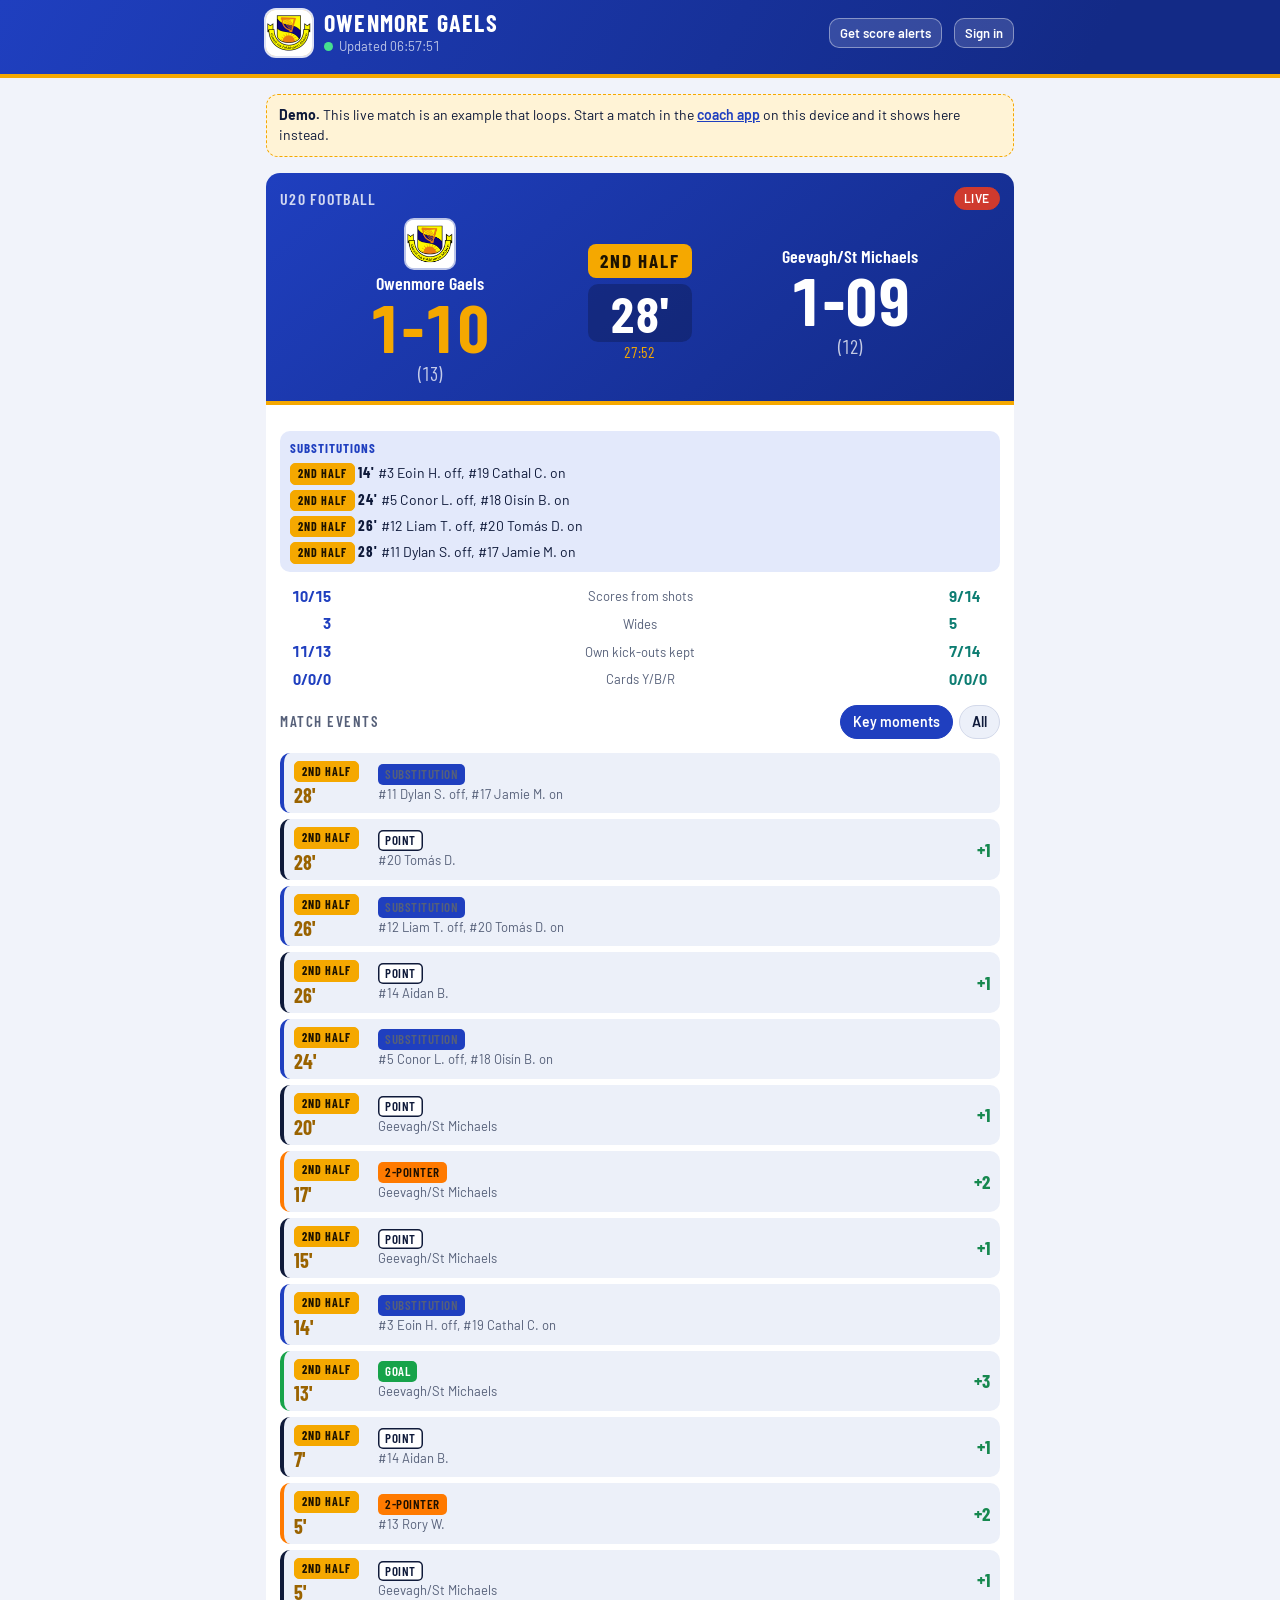
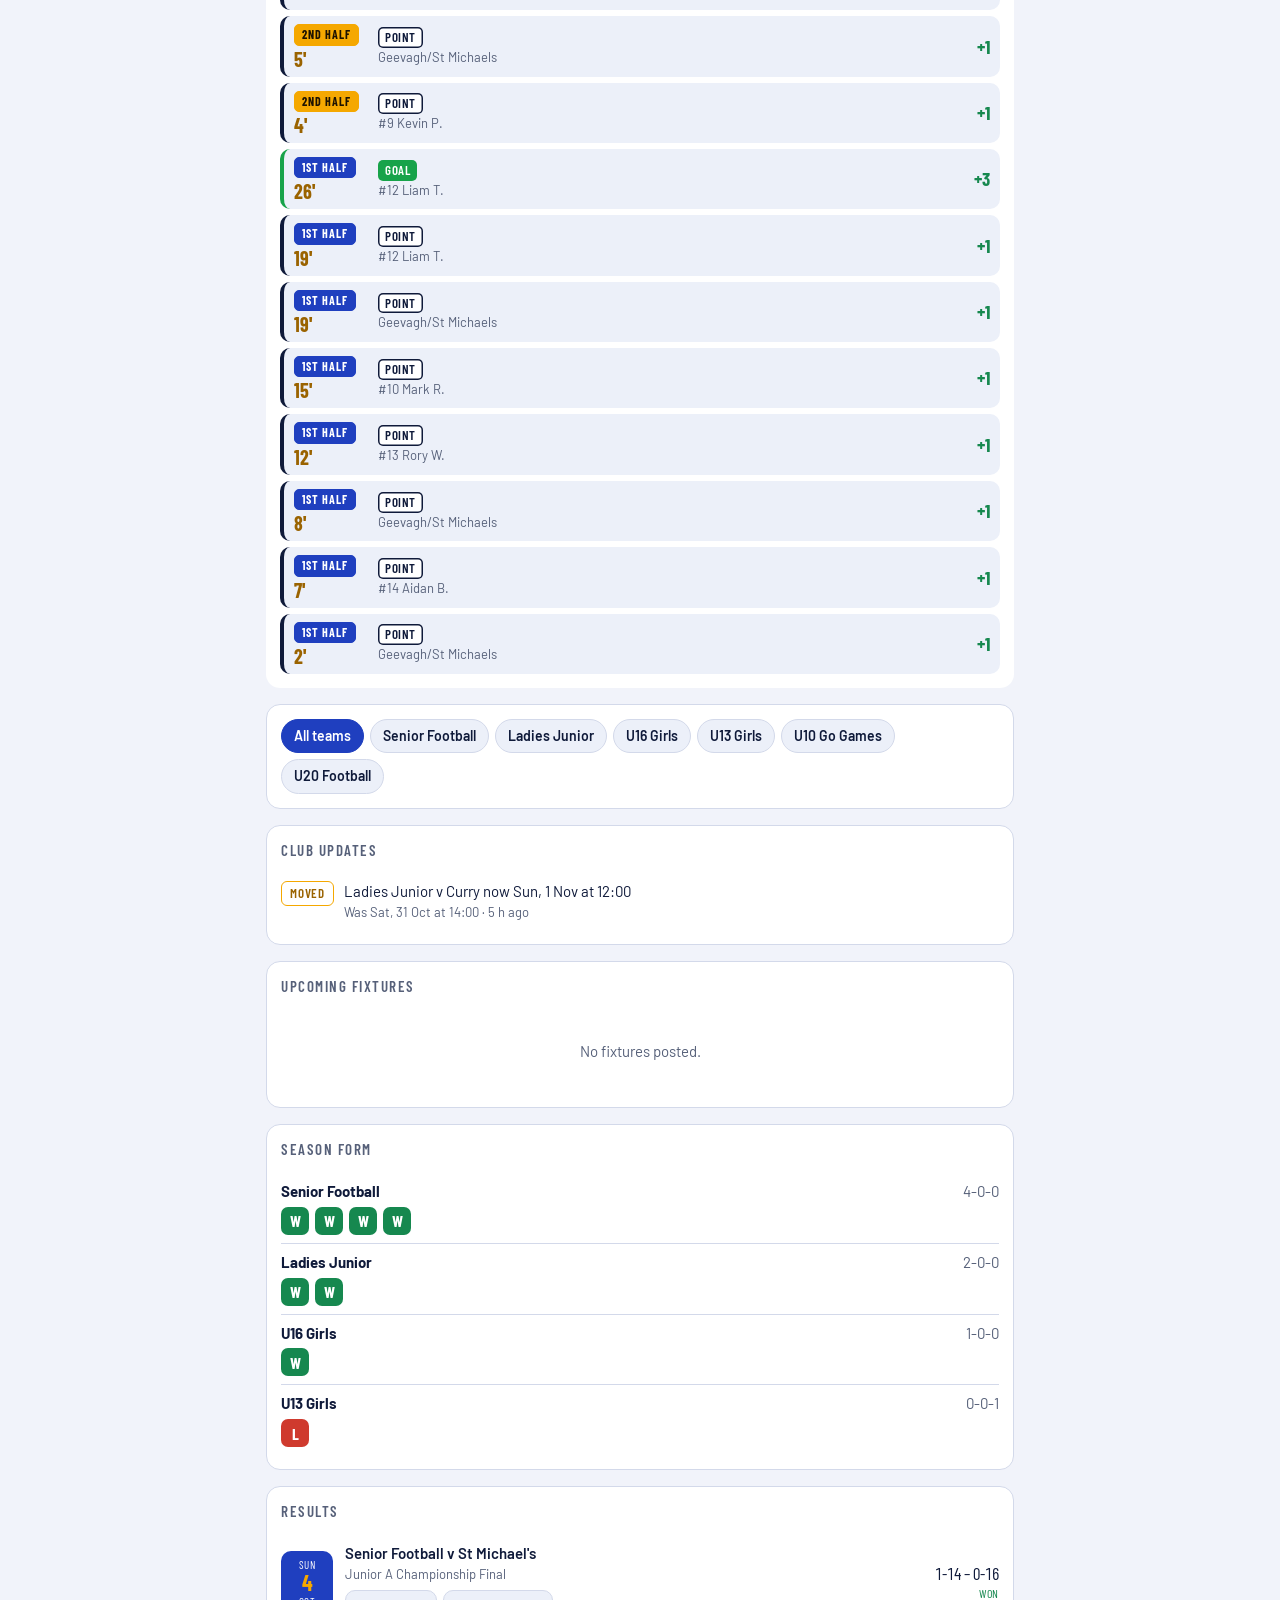
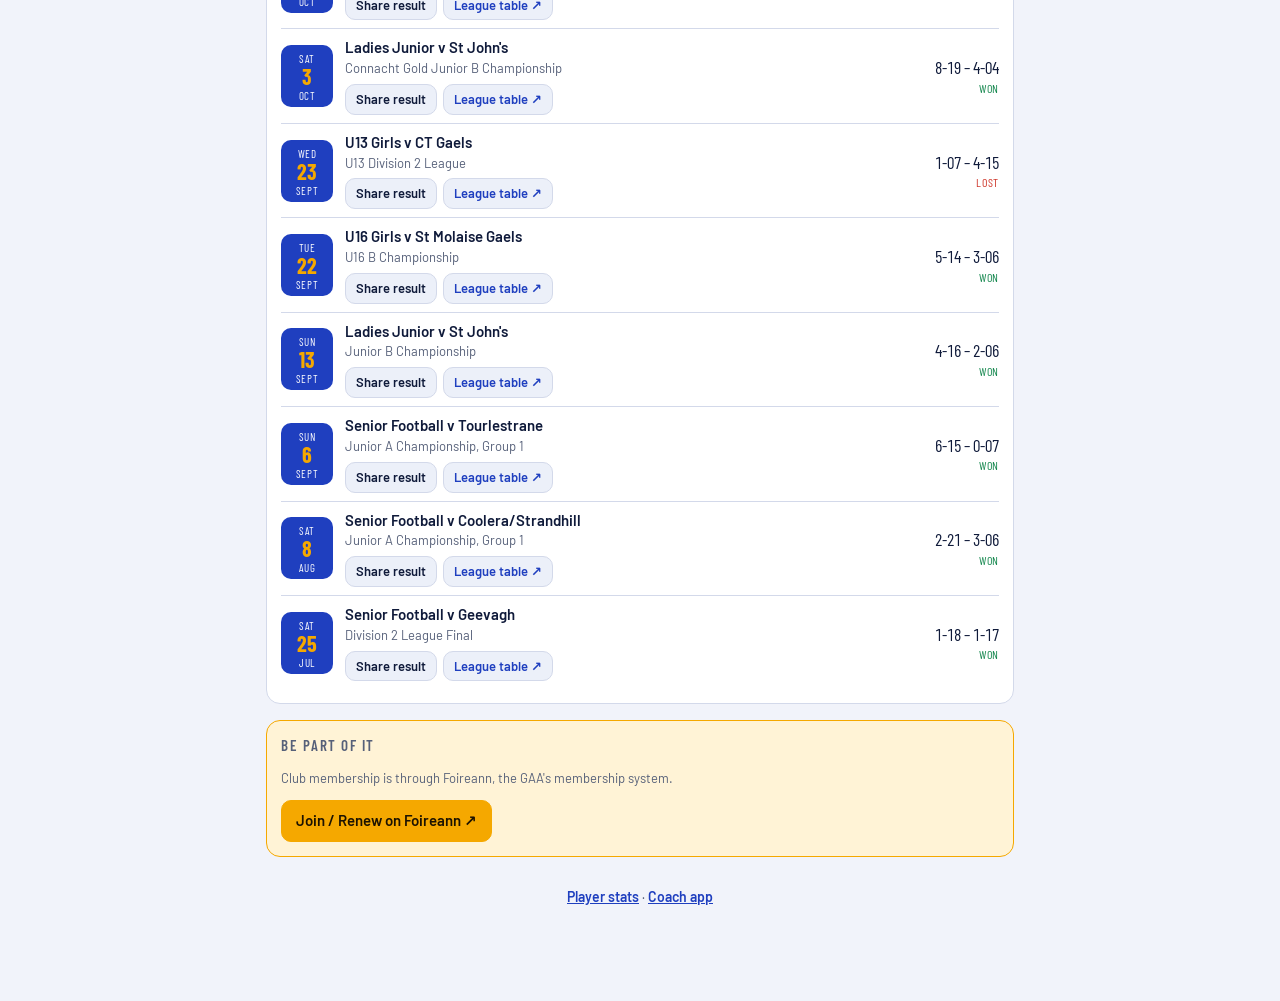
==== commit 2866933d: "One app: opens on live scores, Sign in chooses the role - Single manifest; the installed app always " ====
--- a/public/live.html
+++ b/public/live.html
@@ -1,5 +1,5 @@
 <!doctype html><html lang="en"><head><meta charset="utf-8"><meta name="viewport" content="width=device-width,initial-scale=1,viewport-fit=cover"><meta name="theme-color" content="#132a86"><meta name="robots" content="noindex">
-<link rel="icon" type="image/png" href="favicon.png"><link rel="apple-touch-icon" href="apple-touch-icon.png"><link rel="manifest" href="live.webmanifest"><meta name="apple-mobile-web-app-capable" content="yes"><meta name="mobile-web-app-capable" content="yes"><meta name="apple-mobile-web-app-status-bar-style" content="black-translucent"><meta name="apple-mobile-web-app-title" content="Gaels Beo Live">
+<link rel="icon" type="image/png" href="favicon.png"><link rel="apple-touch-icon" href="apple-touch-icon.png"><link rel="manifest" href="app.webmanifest"><meta name="apple-mobile-web-app-capable" content="yes"><meta name="mobile-web-app-capable" content="yes"><meta name="apple-mobile-web-app-status-bar-style" content="black-translucent"><meta name="apple-mobile-web-app-title" content="Gaels Beo">
 <title>Gaels Beo Live</title>
 <meta name="claude:viewport-fit-sides" content="cover">
 <link rel="preconnect" href="https://fonts.googleapis.com"><link rel="stylesheet" href="https://fonts.googleapis.com/css2?family=Barlow+Condensed:wght@500;600;700&family=Barlow:wght@400;500;600&display=swap">
@@ -162,6 +162,16 @@
 .iostip-in{max-width:520px;margin:0 auto;display:flex;align-items:center;gap:10px;background:var(--surface);color:var(--fg);border:1px solid var(--line);border-top:4px solid var(--amber);border-radius:var(--r);padding:12px 14px;box-shadow:0 8px 28px rgba(0,0,0,.28)}
 .iostip-in p{margin:0;flex:1;font-size:14px}
 .iostip-ic{width:26px;height:26px;flex:none;color:var(--royal-text)}
+
+/* Sign in (signin.js) */
+.signbtn{background:rgba(255,255,255,.14)!important;border-color:rgba(255,255,255,.4)!important;color:#fff!important;flex:none}
+.field{width:100%;padding:12px 14px;border:1px solid var(--line);border-radius:10px;background:var(--surface);font-size:16px}
+.pinin{font-family:var(--display);font-size:32px;letter-spacing:.4em;text-align:center}
+.silist{display:flex;flex-direction:column;gap:8px}
+.sirow{display:flex;flex-direction:column;align-items:flex-start;gap:2px;text-align:left;padding:12px 14px}
+.sirow span{font-weight:400;color:var(--muted);font-size:13px}
+.sierr{margin:0;color:var(--bad);font-size:14px;min-height:1em}
+.sierr:empty{display:none}
 /* Parents' page */
 .top-in{padding-block:10px}
 .banner{background:var(--amber-soft);border:1px dashed var(--amber);border-radius:12px;padding:10px 12px;font-size:14px}
@@ -644,6 +654,76 @@
 
 // Crest from the Sligo LGFA club list (hotlinked; Owenmore's own crest is built in)
 function crestTag(name,cls){const c=crestFor(name);if(!c)return '';const src=c.id===81481?OWN_BADGE:crestUrl(c);return `<img class="crest ${cls||''}" src="${src}" alt="" loading="lazy" onerror="this.remove()">`}
+/* ========== one app, one front door ==========
+   The app always opens on the public live page: no login needed to follow scores.
+   "Sign in" offers the other roles and opens the right screen:
+     Coach / manager  -> sign-in link by email or text (demo: pick the coach)  -> coach app
+     Scorer           -> match PIN                                             -> scoring screen
+     Club admin       -> sign-in link (demo: straight in)                      -> admin
+     Player / parent  -> private code                                          -> my stats
+   The last sign-in is remembered on the phone so the header button goes straight back to it. */
+const ROLE_KEY='gb-signin';
+const Role={
+  get(){try{return JSON.parse(localStorage.getItem(ROLE_KEY)||'null')}catch(e){return null}},
+  set(v){try{v?localStorage.setItem(ROLE_KEY,JSON.stringify(v)):localStorage.removeItem(ROLE_KEY)}catch(e){}},
+  go(r){Role.set(r);location.href=r.page==='me'?'me.html':'index.html?as='+encodeURIComponent(r.as)+(r.pin?'&pin='+encodeURIComponent(r.pin):'')},
+  out(){Role.set(null);location.href='live.html'}
+};
+function signinButton(){
+  const host=document.querySelector('.top .brand');if(!host||document.getElementById('signin'))return;
+  const r=Role.get();
+  const b=document.createElement('button');b.id='signin';b.type='button';b.className='btn sm signbtn';
+  b.textContent=r?(r.page==='me'?'My stats':r.label||'My app'):'Sign in';
+  b.onclick=()=>r?Role.go(r):signinSheet();
+  host.appendChild(b);
+}
+function signinSheet(step){
+  const m=document.getElementById('modal');if(!m)return;
+  const S=loadDemo();
+  const head=(t,back)=>`<div class="row" style="justify-content:space-between;align-items:center">${back?'<button class="btn sm" data-si="home">‹ Back</button>':''}<h2 style="margin:0;flex:1">${t}</h2><button class="btn sm" data-close="1">Close</button></div>`;
+  let h;
+  if(step==='coach'||step==='admin'){
+    const users=S.users.filter(u=>u.role===step);
+    h=head(step==='coach'?'Coach or manager':'Club admin',1)+
+      `<p class="legend">Enter the email or mobile number the club has for you. We’ll send a one-tap sign-in link, no password.</p>
+       <input class="field" type="email" placeholder="Email or mobile" autocomplete="email" aria-label="Email or mobile">
+       <p class="legend"><b>Demo:</b> no link is sent. Pick who you are:</p>
+       <div class="silist">${users.map(u=>`<button class="btn" data-si="pick" data-as="${u.id}">${esc(u.label)}</button>`).join('')}</div>`;
+  }else if(step==='scorer'){
+    const demo=S.fixtures.filter(f=>f.pin&&!f.pinExpired&&f.status!=='played');
+    h=head('Scorer',1)+
+      `<p class="legend">Enter the 4-digit PIN for your match. The coach or PRO gives it to you. It works for that match only and expires at full time.</p>
+       <input class="field pinin" id="si-pin" inputmode="numeric" pattern="[0-9]*" maxlength="4" placeholder="PIN" aria-label="Match PIN" autocomplete="one-time-code">
+       <p class="sierr" id="si-err" role="alert"></p>
+       <button class="btn amb" data-si="pin">Start scoring</button>
+       ${demo.length?`<p class="legend"><b>Demo PINs:</b> ${demo.slice(0,3).map(f=>`${esc(f.opp)} <b>${esc(f.pin)}</b>`).join(' · ')}</p>`:''}`;
+  }else{
+    h=head('Sign in')+
+      `<p class="legend">You don’t need to sign in to follow live scores. Sign in for your role:</p>
+       <div class="silist">
+         <button class="btn sirow" data-si="coach"><b>Coach or manager</b><span>Team sheet, minutes, stats for your team</span></button>
+         <button class="btn sirow" data-si="scorer"><b>Scorer</b><span>Score a match with its PIN</span></button>
+         <button class="btn sirow" data-si="me"><b>Player or parent</b><span>Team stats and match reports</span></button>
+         <button class="btn sirow" data-si="admin"><b>Club admin</b><span>Teams, squads and club settings</span></button>
+       </div>`;
+  }
+  m.innerHTML=`<div class="sheet-bg" id="si-bg"><div class="sheet" role="dialog" aria-modal="true" aria-label="Sign in">${h}</div></div>`;
+  m.hidden=false;
+  const pin=document.getElementById('si-pin');if(pin){pin.focus();pin.onkeydown=e=>{if(e.key==='Enter')m.querySelector('[data-si="pin"]').click()}}
+  m.onclick=e=>{
+    if(e.target.id==='si-bg'||e.target.closest('[data-close]')){m.hidden=true;m.innerHTML='';return}
+    const b=e.target.closest('[data-si]');if(!b)return;
+    const v=b.dataset.si;
+    if(v==='home'||v==='coach'||v==='admin'||v==='scorer'){signinSheet(v==='home'?null:v);return}
+    if(v==='me'){Role.go({page:'me',label:'My stats'});return}
+    if(v==='pick'){const u=S.users.find(x=>x.id===b.dataset.as);Role.go({page:'app',as:u.id,label:u.role==='admin'?'Club admin':'Coach app'});return}
+    if(v==='pin'){
+      const p=(pin.value||'').trim();const f=S.fixtures.find(x=>x.pin&&x.pin===p&&!x.pinExpired&&x.status!=='played');
+      if(!f){document.getElementById('si-err').textContent='That PIN doesn’t match an upcoming match. Check it with your coach.';return}
+      Role.go({page:'app',as:f.scorer,pin:p,label:'Scoring'});
+    }
+  };
+}
 /* ===== public / parents' page ===== */
 /* Save a file: in the Claude viewer via the downloads capability (asks the viewer first); on the live site a normal download */
 let dlNs;const dlReady=(window.claude&&window.claude.use)?window.claude.use('downloads').then(n=>dlNs=n).catch(()=>dlNs=null):Promise.resolve(null);
@@ -798,10 +878,11 @@
 document.addEventListener('visibilitychange',()=>{if(document.visibilityState==='visible')poll()});
 setInterval(()=>{if(document.visibilityState==='visible')poll()},3000);
 
+signinButton();
 poll();
 /* ========== installable app (PWA) ==========
-   Shared by every page. Each page links its own manifest (built by build.sh) so the scorer/coach app,
-   the public live page and the player page install separately, each opening on its own start page.
+   Shared by every page. One manifest for the whole app: it installs once and opens on the live page.
+
    - Android/Chrome/Edge: an "Install app" button appears in the header when the browser offers its
      install prompt (beforeinstallprompt), and disappears once installed.
    - iPhone/iPad Safari: no install prompt exists, so a one-time tip says "Tap Share, then Add to Home Screen".
@@ -857,5 +938,6 @@
   }
   try{if('serviceWorker' in navigator&&(location.protocol==='https:'||location.hostname==='localhost')&&!inFrame)navigator.serviceWorker.register('sw.js').catch(()=>{})}catch(e){}
 })();
+document.addEventListener('click',e=>{if(e.target.closest('#signout')){e.preventDefault();Role.out()}});
 </script>
 </body></html>
